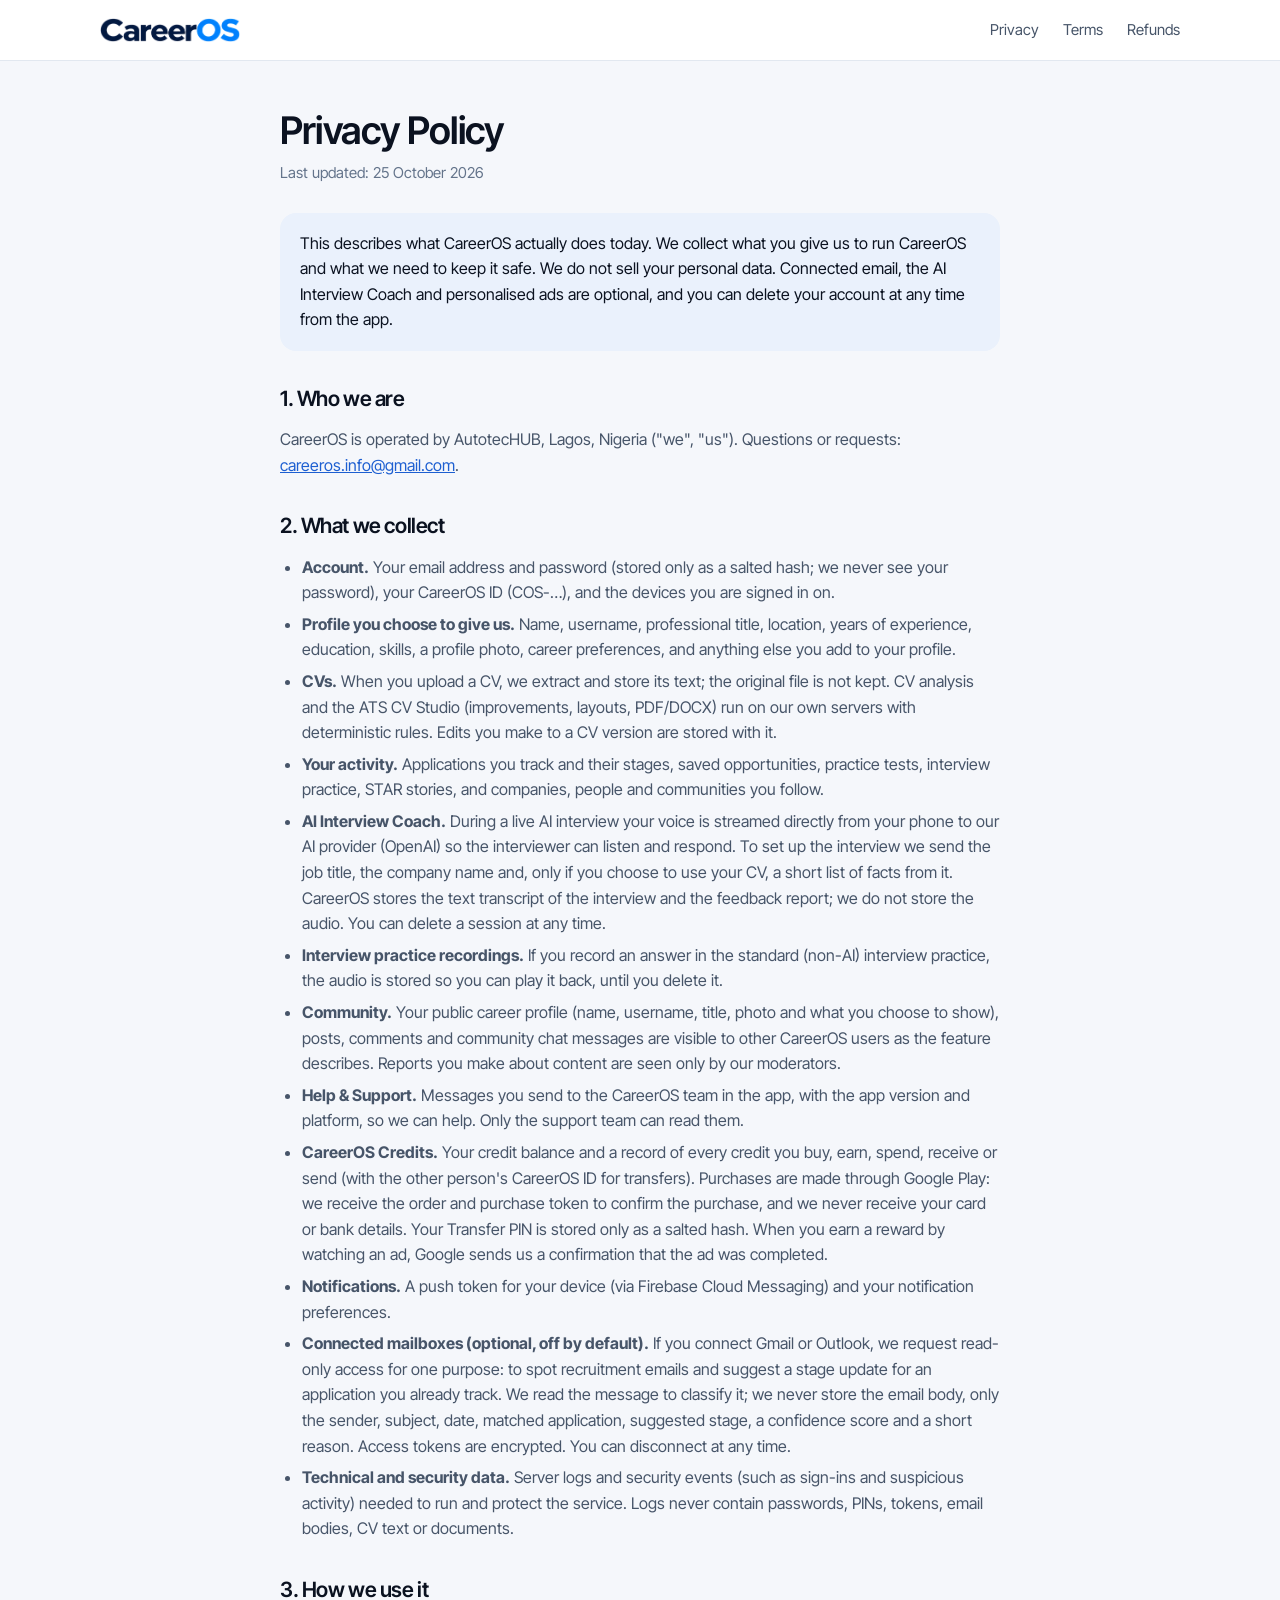
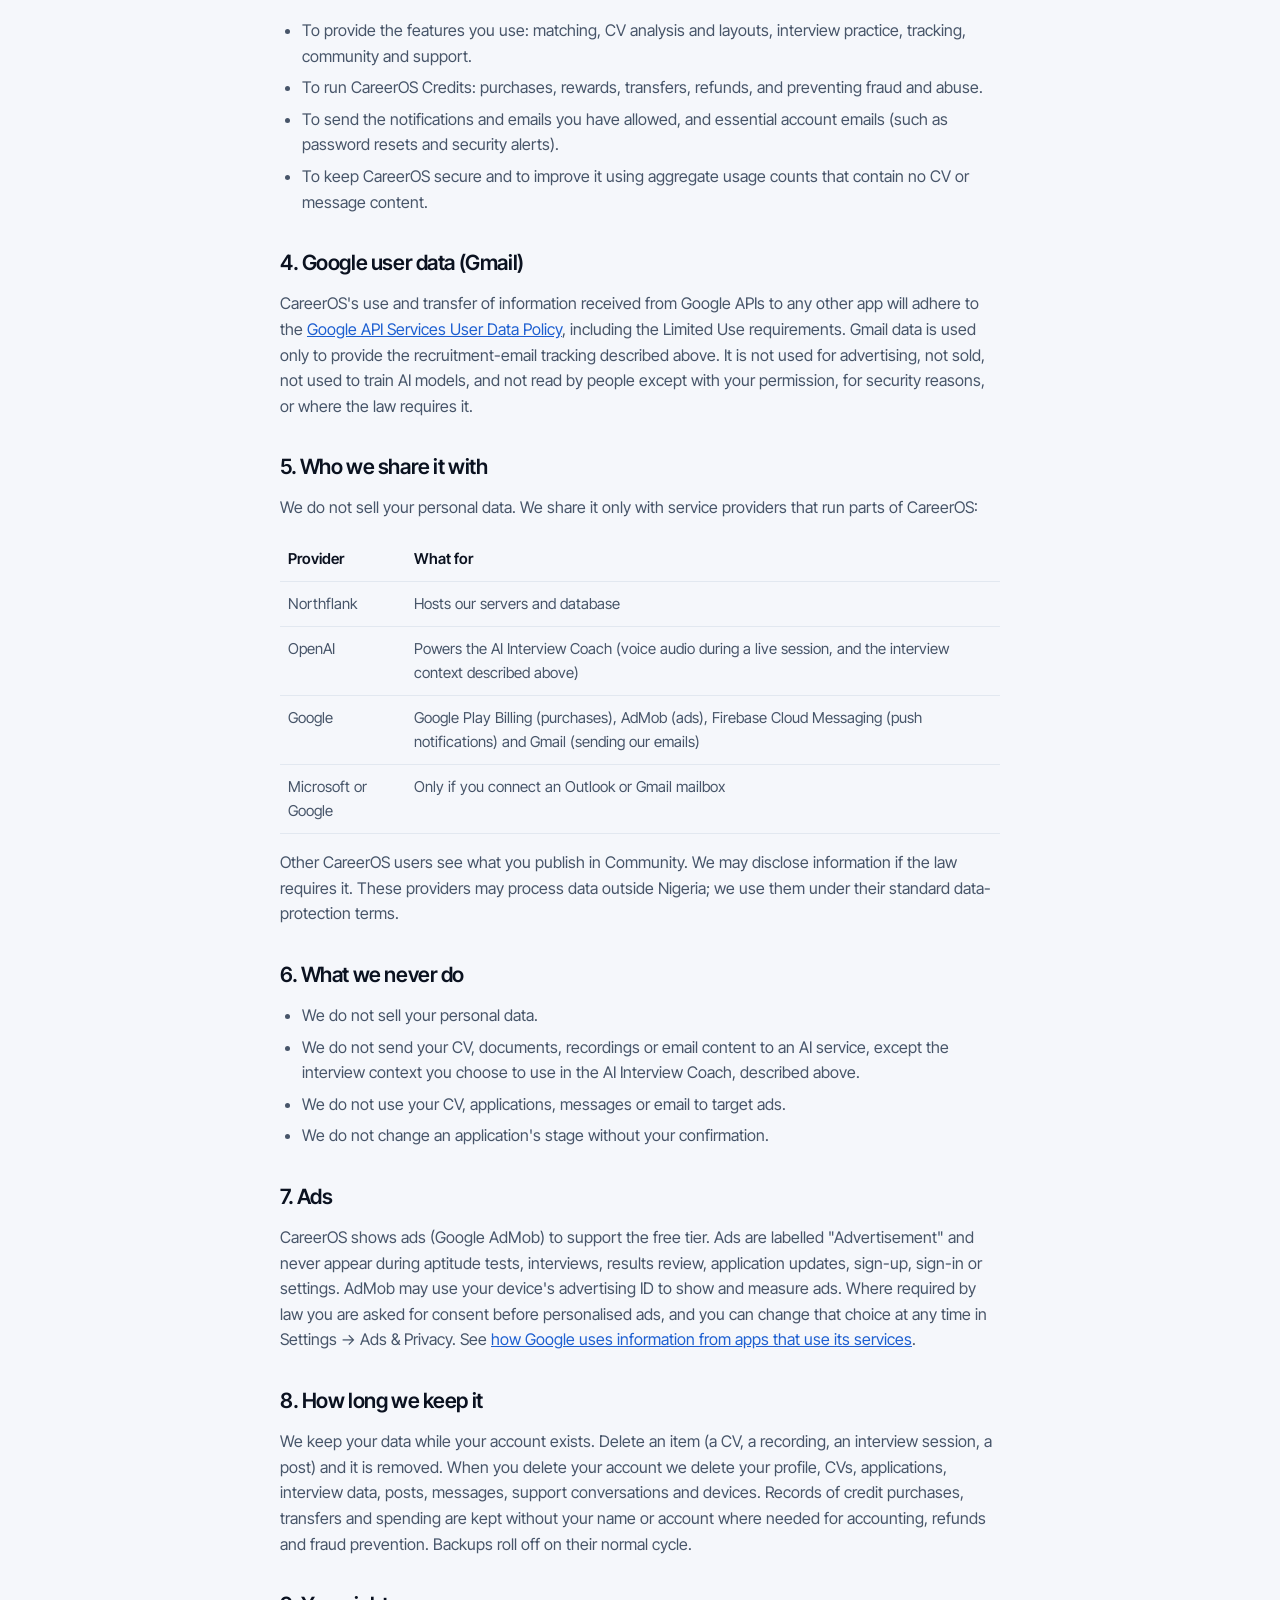
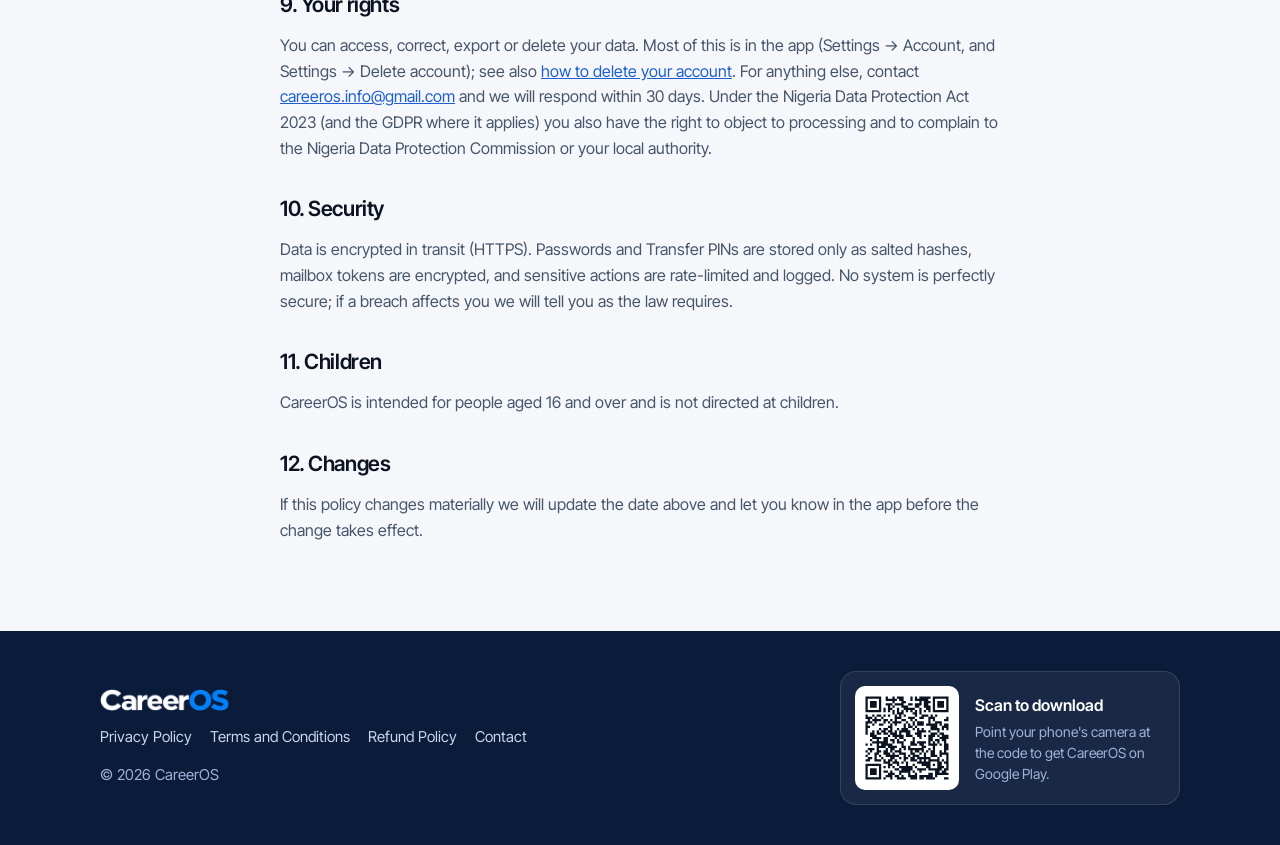
==== privacy.html @ 43f1c638 "Community, aptitude and interview prep; responsive layout; lighter images" ====
<!doctype html>
<html lang="en">
<head>
  <meta charset="utf-8">
  <meta name="viewport" content="width=device-width, initial-scale=1">
  <title>Privacy Policy | CareerOS</title>
  <meta name="description" content="How CareerOS collects, uses and protects your personal data.">
  <link rel="icon" href="assets/careeros-symbol.png">
  <link rel="preconnect" href="https://fonts.googleapis.com">
  <link rel="preconnect" href="https://fonts.gstatic.com" crossorigin>
  <link href="https://fonts.googleapis.com/css2?family=Inter+Tight:wght@400;500;600;700&display=swap" rel="stylesheet">
  <link rel="stylesheet" href="styles.css">
</head>
<body>
  <header class="site-header">
    <div class="wrap">
      <a class="brand" href="./"><img src="assets/careeros-wordmark.png" alt="CareerOS"></a>
      <nav class="nav">
        <a href="privacy.html">Privacy</a>
        <a href="terms.html">Terms</a>
        <a href="refund.html">Refunds</a>
      </nav>
    </div>
  </header>

  <main class="legal">
    <div class="wrap">
      <h1>Privacy Policy</h1>
      <p class="updated">Last updated: 25 October 2026</p>

      <div class="summary">
        <p>This describes what CareerOS actually does today. We collect what you give us to run CareerOS and what we need to keep it safe. We do not sell your personal data. Connected email, the AI Interview Coach and personalised ads are optional, and you can delete your account at any time from the app.</p>
      </div>

      <h2>1. Who we are</h2>
      <p>CareerOS is operated by AutotecHUB, Lagos, Nigeria ("we", "us"). Questions or requests: <a href="mailto:careeros.info@gmail.com">careeros.info@gmail.com</a>.</p>

      <h2>2. What we collect</h2>
      <ul>
        <li><strong>Account.</strong> Your email address and password (stored only as a salted hash; we never see your password), your CareerOS ID (COS-…), and the devices you are signed in on.</li>
        <li><strong>Profile you choose to give us.</strong> Name, username, professional title, location, years of experience, education, skills, a profile photo, career preferences, and anything else you add to your profile.</li>
        <li><strong>CVs.</strong> When you upload a CV, we extract and store its text; the original file is not kept. CV analysis and the ATS CV Studio (improvements, layouts, PDF/DOCX) run on our own servers with deterministic rules. Edits you make to a CV version are stored with it.</li>
        <li><strong>Your activity.</strong> Applications you track and their stages, saved opportunities, practice tests, interview practice, STAR stories, and companies, people and communities you follow.</li>
        <li><strong>AI Interview Coach.</strong> During a live AI interview your voice is streamed directly from your phone to our AI provider (OpenAI) so the interviewer can listen and respond. To set up the interview we send the job title, the company name and, only if you choose to use your CV, a short list of facts from it. CareerOS stores the text transcript of the interview and the feedback report; we do not store the audio. You can delete a session at any time.</li>
        <li><strong>Interview practice recordings.</strong> If you record an answer in the standard (non-AI) interview practice, the audio is stored so you can play it back, until you delete it.</li>
        <li><strong>Community.</strong> Your public career profile (name, username, title, photo and what you choose to show), posts, comments and community chat messages are visible to other CareerOS users as the feature describes. Reports you make about content are seen only by our moderators.</li>
        <li><strong>Help &amp; Support.</strong> Messages you send to the CareerOS team in the app, with the app version and platform, so we can help. Only the support team can read them.</li>
        <li><strong>CareerOS Credits.</strong> Your credit balance and a record of every credit you buy, earn, spend, receive or send (with the other person's CareerOS ID for transfers). Purchases are made through Google Play: we receive the order and purchase token to confirm the purchase, and we never receive your card or bank details. Your Transfer PIN is stored only as a salted hash. When you earn a reward by watching an ad, Google sends us a confirmation that the ad was completed.</li>
        <li><strong>Notifications.</strong> A push token for your device (via Firebase Cloud Messaging) and your notification preferences.</li>
        <li><strong>Connected mailboxes (optional, off by default).</strong> If you connect Gmail or Outlook, we request read-only access for one purpose: to spot recruitment emails and suggest a stage update for an application you already track. We read the message to classify it; we never store the email body, only the sender, subject, date, matched application, suggested stage, a confidence score and a short reason. Access tokens are encrypted. You can disconnect at any time.</li>
        <li><strong>Technical and security data.</strong> Server logs and security events (such as sign-ins and suspicious activity) needed to run and protect the service. Logs never contain passwords, PINs, tokens, email bodies, CV text or documents.</li>
      </ul>

      <h2>3. How we use it</h2>
      <ul>
        <li>To provide the features you use: matching, CV analysis and layouts, interview practice, tracking, community and support.</li>
        <li>To run CareerOS Credits: purchases, rewards, transfers, refunds, and preventing fraud and abuse.</li>
        <li>To send the notifications and emails you have allowed, and essential account emails (such as password resets and security alerts).</li>
        <li>To keep CareerOS secure and to improve it using aggregate usage counts that contain no CV or message content.</li>
      </ul>

      <h2>4. Google user data (Gmail)</h2>
      <p>CareerOS's use and transfer of information received from Google APIs to any other app will adhere to the <a href="https://developers.google.com/terms/api-services-user-data-policy">Google API Services User Data Policy</a>, including the Limited Use requirements. Gmail data is used only to provide the recruitment-email tracking described above. It is not used for advertising, not sold, not used to train AI models, and not read by people except with your permission, for security reasons, or where the law requires it.</p>

      <h2>5. Who we share it with</h2>
      <p>We do not sell your personal data. We share it only with service providers that run parts of CareerOS:</p>
      <table>
        <tr><th>Provider</th><th>What for</th></tr>
        <tr><td>Northflank</td><td>Hosts our servers and database</td></tr>
        <tr><td>OpenAI</td><td>Powers the AI Interview Coach (voice audio during a live session, and the interview context described above)</td></tr>
        <tr><td>Google</td><td>Google Play Billing (purchases), AdMob (ads), Firebase Cloud Messaging (push notifications) and Gmail (sending our emails)</td></tr>
        <tr><td>Microsoft or Google</td><td>Only if you connect an Outlook or Gmail mailbox</td></tr>
      </table>
      <p>Other CareerOS users see what you publish in Community. We may disclose information if the law requires it. These providers may process data outside Nigeria; we use them under their standard data-protection terms.</p>

      <h2>6. What we never do</h2>
      <ul>
        <li>We do not sell your personal data.</li>
        <li>We do not send your CV, documents, recordings or email content to an AI service, except the interview context you choose to use in the AI Interview Coach, described above.</li>
        <li>We do not use your CV, applications, messages or email to target ads.</li>
        <li>We do not change an application's stage without your confirmation.</li>
      </ul>

      <h2>7. Ads</h2>
      <p>CareerOS shows ads (Google AdMob) to support the free tier. Ads are labelled "Advertisement" and never appear during aptitude tests, interviews, results review, application updates, sign-up, sign-in or settings. AdMob may use your device's advertising ID to show and measure ads. Where required by law you are asked for consent before personalised ads, and you can change that choice at any time in Settings → Ads &amp; Privacy. See <a href="https://policies.google.com/technologies/partner-sites">how Google uses information from apps that use its services</a>.</p>

      <h2>8. How long we keep it</h2>
      <p>We keep your data while your account exists. Delete an item (a CV, a recording, an interview session, a post) and it is removed. When you delete your account we delete your profile, CVs, applications, interview data, posts, messages, support conversations and devices. Records of credit purchases, transfers and spending are kept without your name or account where needed for accounting, refunds and fraud prevention. Backups roll off on their normal cycle.</p>

      <h2>9. Your rights</h2>
      <p>You can access, correct, export or delete your data. Most of this is in the app (Settings → Account, and Settings → Delete account); see also <a href="https://p01--careeros-admin--szyhwlzghlw2.code.run/delete-account">how to delete your account</a>. For anything else, contact <a href="mailto:careeros.info@gmail.com">careeros.info@gmail.com</a> and we will respond within 30 days. Under the Nigeria Data Protection Act 2023 (and the GDPR where it applies) you also have the right to object to processing and to complain to the Nigeria Data Protection Commission or your local authority.</p>

      <h2>10. Security</h2>
      <p>Data is encrypted in transit (HTTPS). Passwords and Transfer PINs are stored only as salted hashes, mailbox tokens are encrypted, and sensitive actions are rate-limited and logged. No system is perfectly secure; if a breach affects you we will tell you as the law requires.</p>

      <h2>11. Children</h2>
      <p>CareerOS is intended for people aged 16 and over and is not directed at children.</p>

      <h2>12. Changes</h2>
      <p>If this policy changes materially we will update the date above and let you know in the app before the change takes effect.</p>
    </div>
  </main>

  <footer class="site-footer">
    <div class="wrap">
      <div class="footer-main">
        <img class="footer-logo" src="assets/careeros-wordmark-on-dark.png" alt="CareerOS">
        <nav>
          <a href="privacy.html">Privacy Policy</a>
          <a href="terms.html">Terms and Conditions</a>
          <a href="refund.html">Refund Policy</a>
          <a href="mailto:careeros.info@gmail.com">Contact</a>
        </nav>
        <span>&copy; 2026 CareerOS</span>
      </div>
      <a class="qr-panel" href="https://play.google.com/store/apps/details?id=com.careeros.careeros">
        <img src="assets/qr-google-play.svg" alt="QR code linking to CareerOS on Google Play" width="112" height="112">
        <span><strong>Scan to download</strong>Point your phone's camera at the code to get CareerOS on Google Play.</span>
      </a>
    </div>
  </footer>
</body>
</html>
---- styles.css ----
:root {
  --ink: #0B1220;
  --body: #475569;
  --muted: #64748B;
  --line: #E2E8F0;
  --surface: #FFFFFF;
  --bg: #F5F7FB;
  --blue: #1D5FD1;
  --navy: #0B1B3A;
  --tint: #EAF1FC;
  --radius: 16px;
  --phone-overhang: 64px;
}

* { box-sizing: border-box; }

html { -webkit-text-size-adjust: 100%; scroll-behavior: smooth; }

body {
  margin: 0;
  font-family: "Inter Tight", "Inter", system-ui, -apple-system, "Segoe UI", sans-serif;
  background: var(--bg);
  color: var(--body);
  font-size: 16px;
  line-height: 1.6;
}

img { max-width: 100%; height: auto; display: block; }

a { color: var(--blue); }

h1, h2, h3 { color: var(--ink); font-weight: 600; letter-spacing: -0.02em; line-height: 1.15; margin: 0; }

.wrap { max-width: 1120px; margin: 0 auto; padding: 0 20px; }

/* Header */
.site-header { background: rgba(255, 255, 255, 0.92); backdrop-filter: blur(8px); border-bottom: 1px solid var(--line); position: sticky; top: 0; z-index: 10; }
.site-header .wrap { display: flex; align-items: center; justify-content: space-between; height: 60px; gap: 16px; }
.brand img { height: 24px; width: auto; }
.nav { display: flex; gap: 24px; font-size: 15px; }
.nav a { color: var(--body); text-decoration: none; }
.nav a:hover { color: var(--ink); }

/* Official Google Play badge. The image carries its own transparent margin, so it is pulled left
   to line up with the text above it. */
.play-badge { display: inline-block; margin-left: -10px; line-height: 0; }
.play-badge img { height: 68px; width: auto; }

/* Hero */
.hero { background: linear-gradient(135deg, var(--navy) 0%, #12306B 55%, var(--blue) 100%); color: #fff; position: relative; z-index: 1; padding: 0; }
.hero .wrap { display: grid; grid-template-columns: 1.15fr 0.85fr; align-items: center; gap: 40px; padding-top: 72px; }
.hero h1 { color: #fff; font-size: clamp(34px, 4.6vw, 52px); max-width: 15ch; }
.hero p { color: #C9D6EE; font-size: 18px; margin: 16px 0 24px; max-width: 34ch; }
.hero-shot { align-self: end; justify-self: center; width: min(300px, 100%); margin-bottom: calc(-1 * var(--phone-overhang)); }
.hero + section { padding-top: calc(72px + var(--phone-overhang)); }

/* Phone frames */
.phone { overflow: hidden; background: #fff; aspect-ratio: 390 / 844; border-radius: 34px; border: 8px solid #0F1B33; }
.phone img { width: 100%; height: 100%; object-fit: cover; object-position: top; }
.hero-shot .phone { border-radius: 38px; border-width: 9px; box-shadow: 0 36px 72px rgba(4, 12, 32, 0.35), 0 0 0 1px rgba(255, 255, 255, 0.06); }
.phone.full { box-shadow: 0 16px 36px rgba(11, 18, 32, 0.12); }

/* Sections */
section { padding: 72px 0; }
.eyebrow { color: var(--blue); font-size: 13px; font-weight: 600; letter-spacing: 0.08em; text-transform: uppercase; margin: 0 0 8px; }
.section-title { font-size: clamp(26px, 3.2vw, 36px); max-width: 24ch; }
.section-lead { font-size: 17px; margin: 10px 0 0; }

.features { display: grid; grid-template-columns: repeat(3, 1fr); gap: 16px; margin-top: 32px; }
.feature { background: var(--surface); border: 1px solid var(--line); border-radius: var(--radius); padding: 22px; }
.feature h3 { font-size: 17px; margin-bottom: 6px; }
.feature p { margin: 0; font-size: 15px; }
.feature .icon { width: 40px; height: 40px; border-radius: 12px; background: var(--tint); display: grid; place-items: center; margin-bottom: 14px; }
.feature .icon svg { width: 22px; height: 22px; fill: none; stroke: var(--blue); stroke-width: 1.8; stroke-linecap: round; stroke-linejoin: round; }

/* App screens: a row on wide screens, a swipeable strip on phones. */
.showcase { background: var(--surface); border-top: 1px solid var(--line); border-bottom: 1px solid var(--line); }
.screens { display: grid; grid-template-columns: repeat(5, 1fr); gap: 20px; max-width: 1120px; margin: 36px auto 0; padding: 0 20px 8px; }
.screens figure { margin: 0; }
.screens figcaption { margin-top: 12px; text-align: center; font-size: 14px; font-weight: 500; color: var(--ink); }

.cta { text-align: center; }
.cta .section-title { margin: 0 auto; }
.cta .section-lead { margin: 10px auto 18px; }
.cta .play-badge { margin-left: 0; }

/* Footer */
.site-footer { background: var(--navy); color: #9FB3D9; padding: 40px 0; font-size: 15px; }
.site-footer .wrap { display: flex; flex-wrap: wrap; justify-content: space-between; gap: 28px; align-items: center; }
.footer-main { display: flex; flex-direction: column; gap: 14px; }
.footer-logo { height: 22px; width: auto; align-self: flex-start; }
.site-footer nav { display: flex; flex-wrap: wrap; gap: 8px 18px; }
.site-footer a { color: #C9D6EE; text-decoration: none; }
.site-footer a:hover { color: #fff; }

.qr-panel { display: flex; align-items: center; gap: 16px; background: rgba(255, 255, 255, 0.06); border: 1px solid rgba(255, 255, 255, 0.12); border-radius: var(--radius); padding: 14px 18px 14px 14px; max-width: 340px; }
.qr-panel img { width: 104px; height: 104px; background: #fff; border-radius: 10px; padding: 6px; flex: none; }
.qr-panel span { font-size: 14px; line-height: 1.5; color: #9FB3D9; }
.qr-panel strong { display: block; color: #fff; font-size: 16px; font-weight: 600; margin-bottom: 4px; }
.site-footer a.qr-panel:hover { border-color: rgba(255, 255, 255, 0.28); }

/* Legal pages */
.legal { padding: 48px 0 72px; }
.legal .wrap { max-width: 760px; }
.legal h1 { font-size: clamp(28px, 4vw, 38px); }
.legal .updated { color: var(--muted); font-size: 15px; margin: 8px 0 28px; }
.legal h2 { font-size: 21px; margin: 36px 0 10px; }
.legal h3 { font-size: 17px; margin: 22px 0 6px; }
.legal p, .legal li { color: var(--body); }
.legal ul { padding-left: 22px; }
.legal li { margin: 6px 0; }
.legal .summary { background: var(--tint); border-radius: var(--radius); padding: 18px 20px; }
.legal .summary p { color: var(--ink); margin: 0; }
.legal table { width: 100%; border-collapse: collapse; margin: 12px 0; font-size: 15px; }
.legal th, .legal td { text-align: left; vertical-align: top; border-bottom: 1px solid var(--line); padding: 10px 8px; }
.legal th { color: var(--ink); font-weight: 600; }

@media (max-width: 960px) {
  .features { grid-template-columns: repeat(2, 1fr); }
  .screens { display: flex; overflow-x: auto; scroll-snap-type: x mandatory; scroll-padding: 0 20px; gap: 16px; -webkit-overflow-scrolling: touch; scrollbar-width: none; }
  .screens::-webkit-scrollbar { display: none; }
  .screens figure { flex: 0 0 200px; scroll-snap-align: start; }
}

@media (max-width: 700px) {
  :root { --phone-overhang: 48px; }
  body { font-size: 15px; }
  .nav { display: none; }
  section { padding: 52px 0; }
  .hero .wrap { grid-template-columns: 1fr; padding-top: 40px; gap: 28px; text-align: center; }
  .hero h1 { font-size: 32px; margin: 0 auto; }
  .hero p { font-size: 16px; margin: 12px auto 20px; }
  .hero .play-badge { margin-left: 0; }
  .play-badge img { height: 58px; }
  .hero-shot { width: 210px; }
  .hero-shot .phone { border-radius: 30px; border-width: 7px; }
  .hero + section { padding-top: calc(48px + var(--phone-overhang)); }
  .features { grid-template-columns: 1fr; gap: 12px; margin-top: 24px; }
  .feature { display: grid; grid-template-columns: 40px 1fr; column-gap: 14px; padding: 16px; }
  .feature .icon { grid-row: span 2; margin: 0; }
  .feature h3 { margin: 0 0 2px; font-size: 16px; }
  .feature p { font-size: 14px; }
  .screens { margin-top: 28px; }
  .screens figure { flex-basis: 168px; }
  .phone { border-radius: 26px; border-width: 6px; }
  .site-footer .wrap { flex-direction: column; align-items: stretch; }
  .qr-panel { max-width: none; }
}
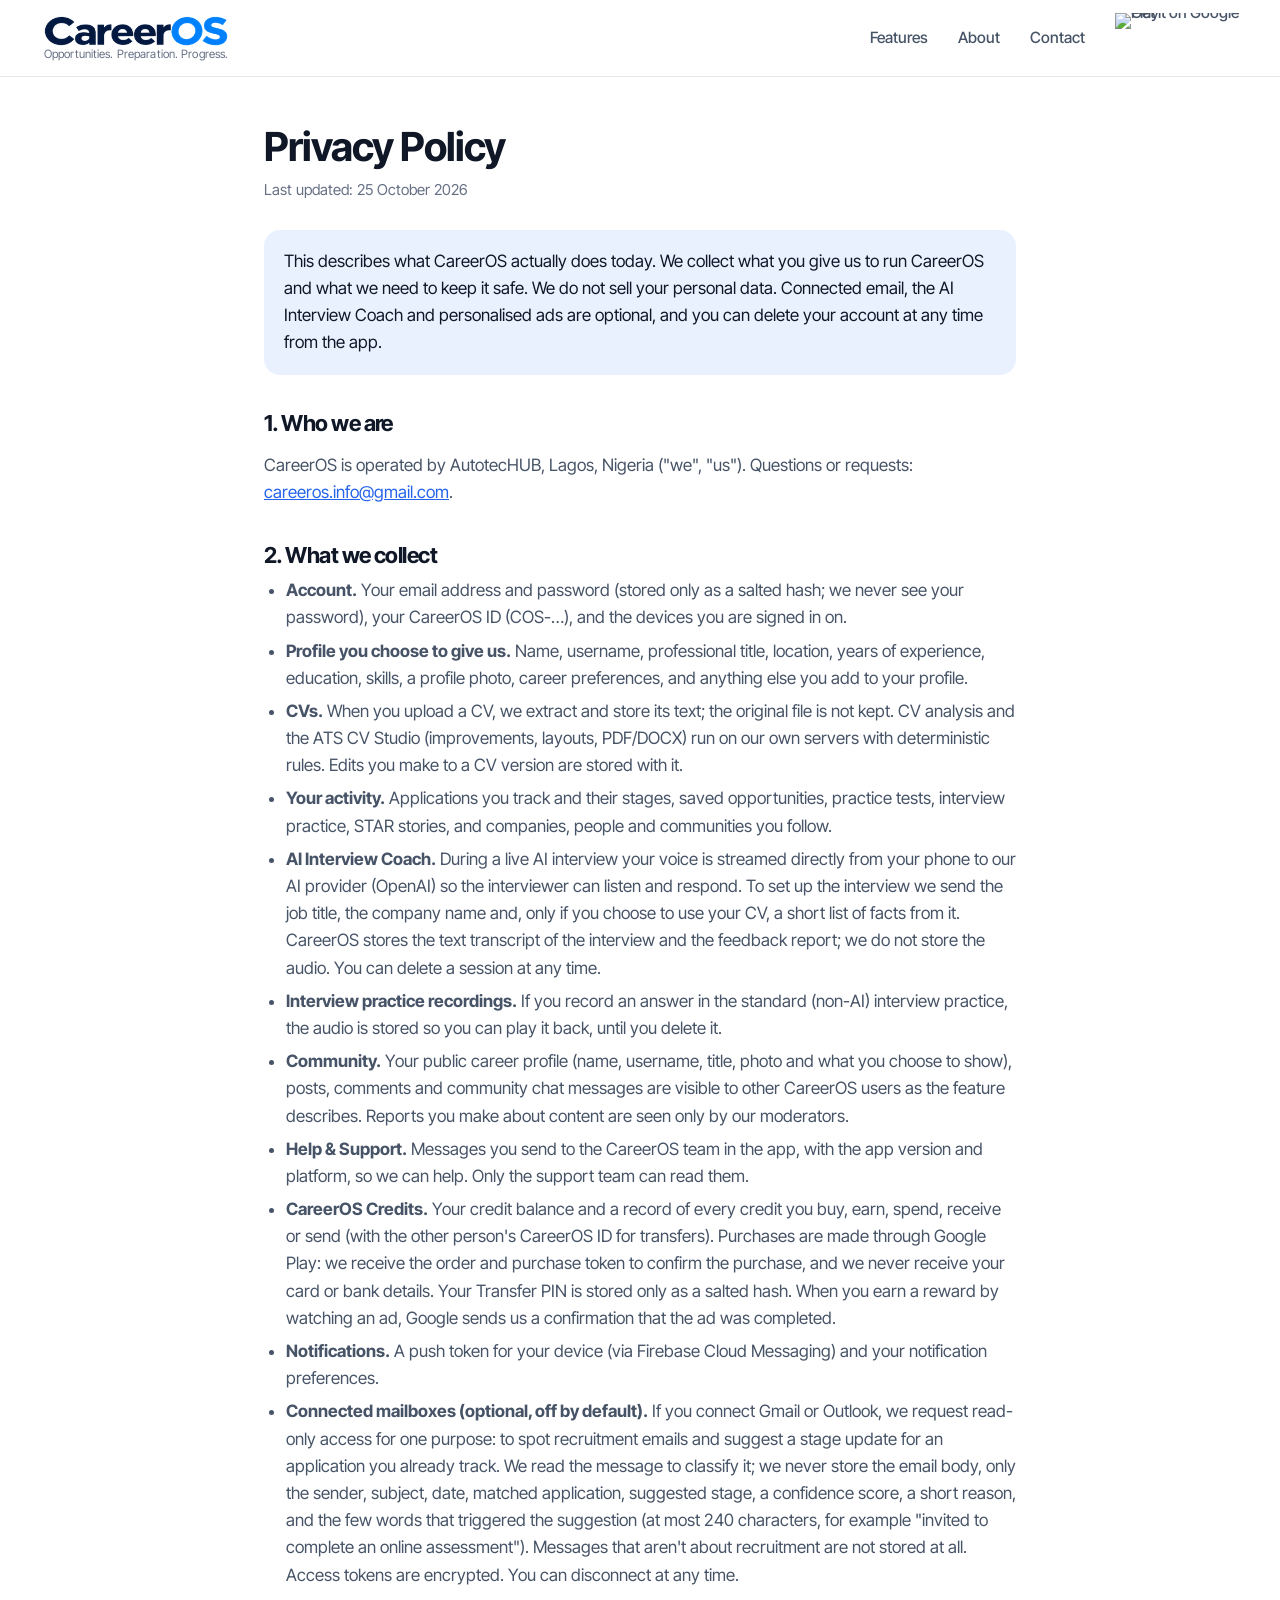
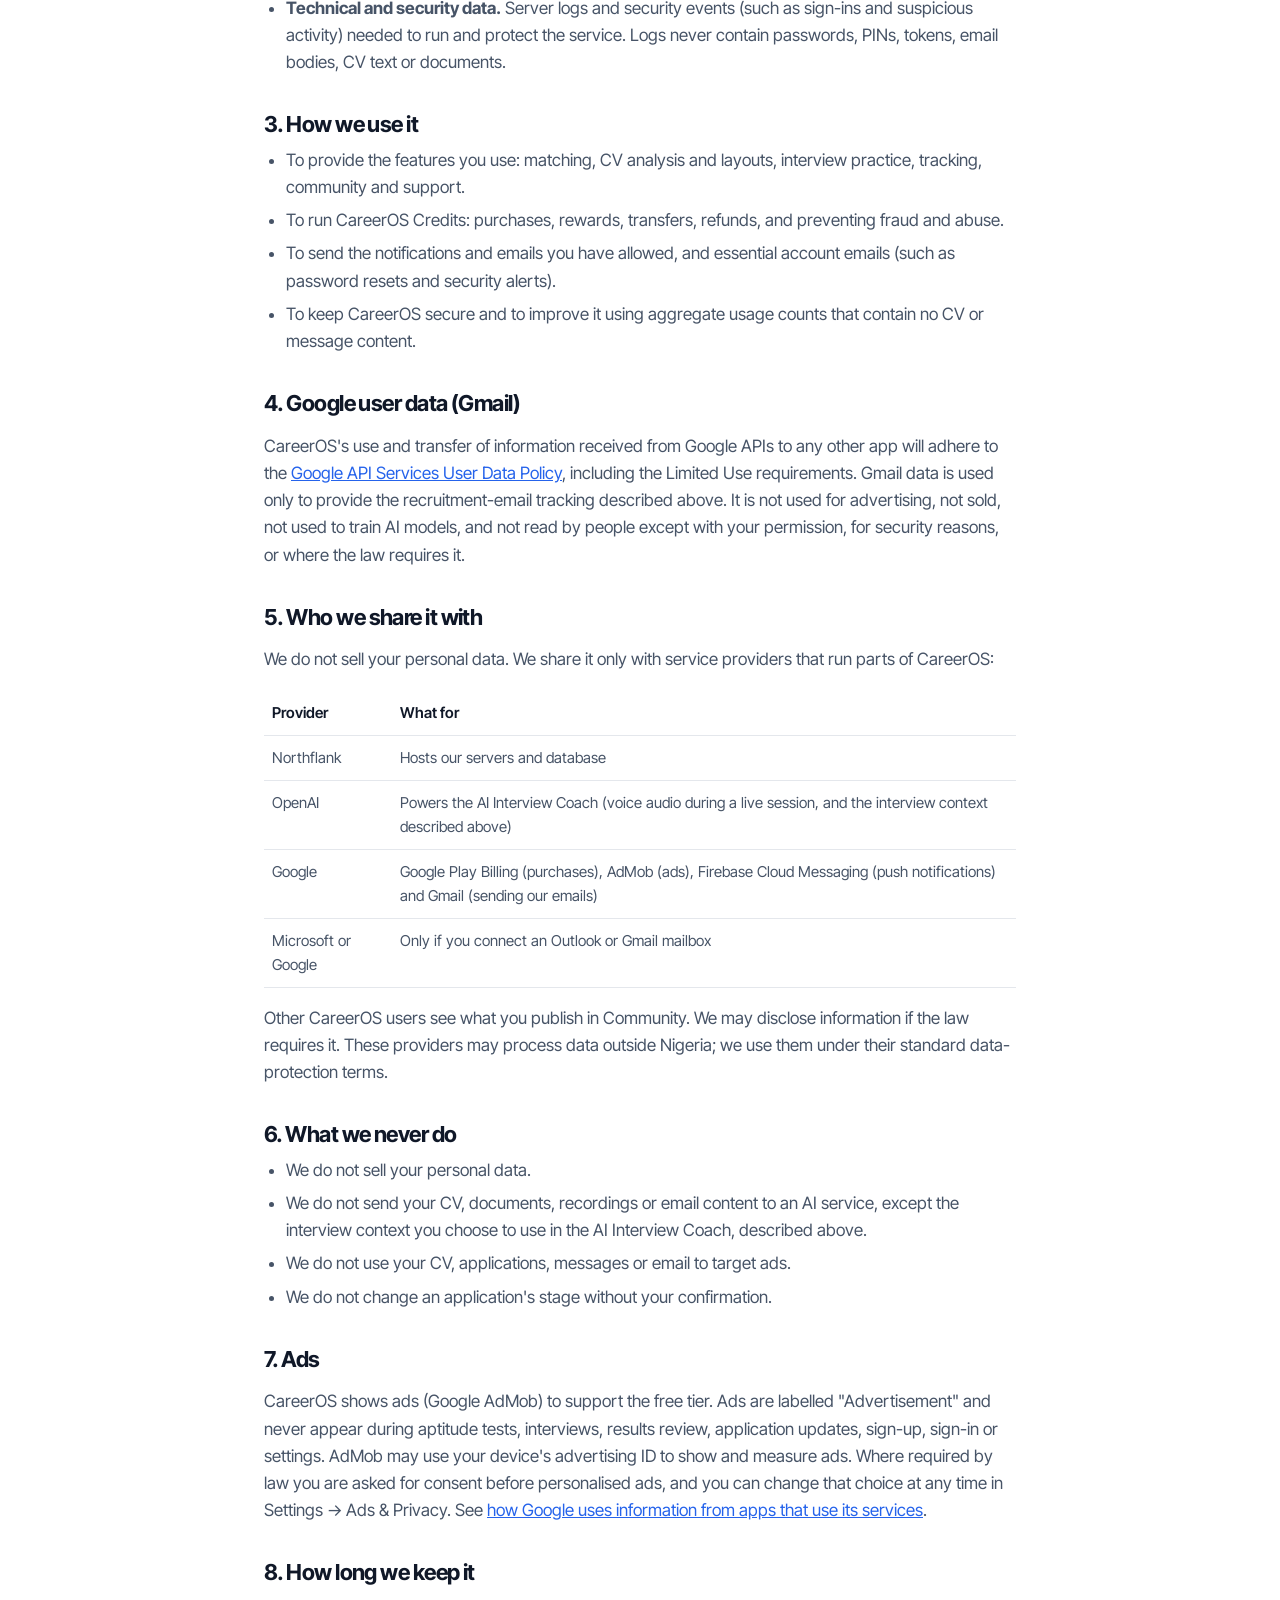
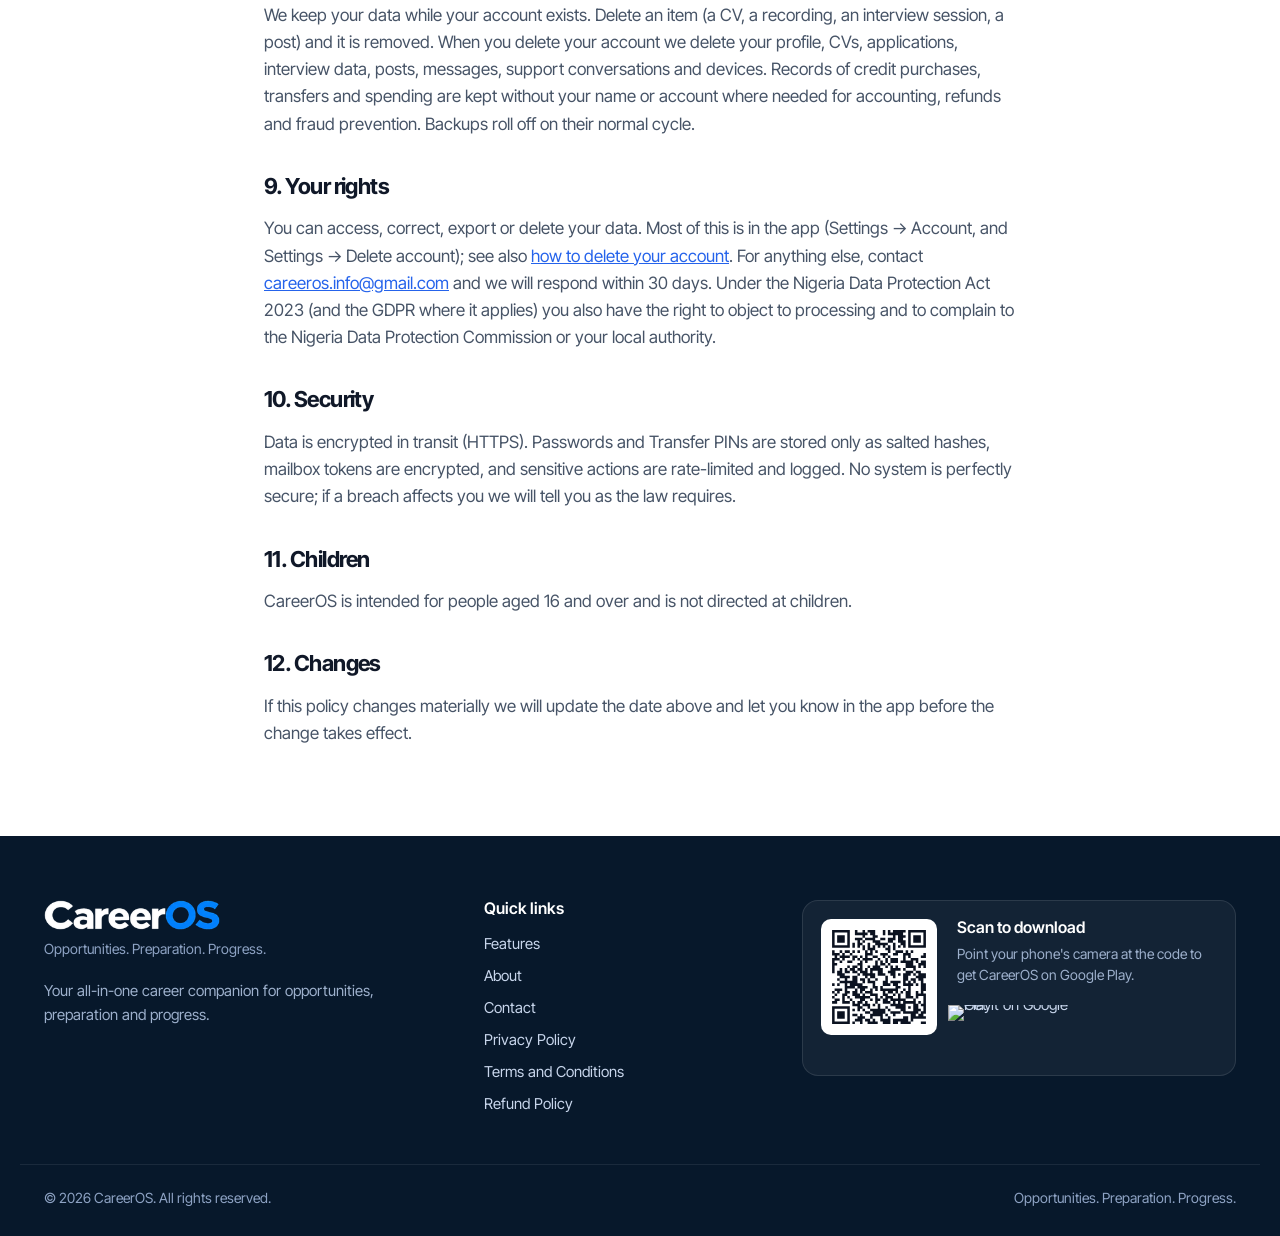
==== commit ea74bb1b: "Redesign the landing page to the approved reference Blue-field hero with the real Home screen, six-f" ====
--- a/privacy.html
+++ b/privacy.html
@@ -8,22 +8,31 @@
   <link rel="icon" href="assets/careeros-symbol.png">
   <link rel="preconnect" href="https://fonts.googleapis.com">
   <link rel="preconnect" href="https://fonts.gstatic.com" crossorigin>
-  <link href="https://fonts.googleapis.com/css2?family=Inter+Tight:wght@400;500;600;700&display=swap" rel="stylesheet">
+  <link href="https://fonts.googleapis.com/css2?family=Inter+Tight:wght@400;500;600;700;800&display=swap" rel="stylesheet">
   <link rel="stylesheet" href="styles.css">
 </head>
 <body>
-  <header class="site-header">
+  <a class="skip-link" href="#main">Skip to content</a>
+
+  <header class="site-header" data-nav>
     <div class="wrap">
-      <a class="brand" href="./"><img src="assets/careeros-wordmark.png" alt="CareerOS"></a>
-      <nav class="nav">
-        <a href="privacy.html">Privacy</a>
-        <a href="terms.html">Terms</a>
-        <a href="refund.html">Refunds</a>
+      <a class="brand" href="./" aria-label="CareerOS home">
+        <img src="assets/careeros-wordmark.png" alt="CareerOS" width="328" height="56">
+        <span class="brand-tagline">Opportunities. Preparation. Progress.</span>
+      </a>
+      <button class="nav-toggle" type="button" aria-expanded="false" aria-controls="site-nav" aria-label="Open menu">
+        <span></span><span></span><span></span>
+      </button>
+      <nav class="nav" id="site-nav" aria-label="Main">
+        <a href="./#features">Features</a>
+        <a href="./#about">About</a>
+        <a href="mailto:careeros.info@gmail.com">Contact</a>
+        <a class="nav-badge" href="https://play.google.com/store/apps/details?id=com.careeros.careeros"><img src="https://play.google.com/intl/en_us/badges/static/images/badges/en_badge_web_generic.png" alt="Get it on Google Play" width="646" height="250"></a>
       </nav>
     </div>
   </header>
 
-  <main class="legal">
+  <main class="legal" id="main">
     <div class="wrap">
       <h1>Privacy Policy</h1>
       <p class="updated">Last updated: 25 October 2026</p>
@@ -47,7 +56,7 @@
         <li><strong>Help &amp; Support.</strong> Messages you send to the CareerOS team in the app, with the app version and platform, so we can help. Only the support team can read them.</li>
         <li><strong>CareerOS Credits.</strong> Your credit balance and a record of every credit you buy, earn, spend, receive or send (with the other person's CareerOS ID for transfers). Purchases are made through Google Play: we receive the order and purchase token to confirm the purchase, and we never receive your card or bank details. Your Transfer PIN is stored only as a salted hash. When you earn a reward by watching an ad, Google sends us a confirmation that the ad was completed.</li>
         <li><strong>Notifications.</strong> A push token for your device (via Firebase Cloud Messaging) and your notification preferences.</li>
-        <li><strong>Connected mailboxes (optional, off by default).</strong> If you connect Gmail or Outlook, we request read-only access for one purpose: to spot recruitment emails and suggest a stage update for an application you already track. We read the message to classify it; we never store the email body, only the sender, subject, date, matched application, suggested stage, a confidence score and a short reason. Access tokens are encrypted. You can disconnect at any time.</li>
+        <li><strong>Connected mailboxes (optional, off by default).</strong> If you connect Gmail or Outlook, we request read-only access for one purpose: to spot recruitment emails and suggest a stage update for an application you already track. We read the message to classify it; we never store the email body, only the sender, subject, date, matched application, suggested stage, a confidence score, a short reason, and the few words that triggered the suggestion (at most 240 characters, for example "invited to complete an online assessment"). Messages that aren't about recruitment are not stored at all. Access tokens are encrypted. You can disconnect at any time.</li>
         <li><strong>Technical and security data.</strong> Server logs and security events (such as sign-ins and suspicious activity) needed to run and protect the service. Logs never contain passwords, PINs, tokens, email bodies, CV text or documents.</li>
       </ul>
 
@@ -102,22 +111,36 @@
   </main>
 
   <footer class="site-footer">
-    <div class="wrap">
-      <div class="footer-main">
-        <img class="footer-logo" src="assets/careeros-wordmark-on-dark.png" alt="CareerOS">
-        <nav>
-          <a href="privacy.html">Privacy Policy</a>
-          <a href="terms.html">Terms and Conditions</a>
-          <a href="refund.html">Refund Policy</a>
-          <a href="mailto:careeros.info@gmail.com">Contact</a>
-        </nav>
-        <span>&copy; 2026 CareerOS</span>
+    <div class="wrap footer-grid">
+      <div class="footer-brand">
+        <img class="footer-logo" src="assets/careeros-wordmark-on-dark.png" alt="CareerOS" width="281" height="48">
+        <p class="footer-tagline">Opportunities. Preparation. Progress.</p>
+        <p>Your all-in-one career companion for opportunities, preparation and progress.</p>
       </div>
-      <a class="qr-panel" href="https://play.google.com/store/apps/details?id=com.careeros.careeros">
-        <img src="assets/qr-google-play.svg" alt="QR code linking to CareerOS on Google Play" width="112" height="112">
-        <span><strong>Scan to download</strong>Point your phone's camera at the code to get CareerOS on Google Play.</span>
-      </a>
+      <nav class="footer-links" aria-label="Quick links">
+        <h2>Quick links</h2>
+        <a href="./#features">Features</a>
+        <a href="./#about">About</a>
+        <a href="mailto:careeros.info@gmail.com">Contact</a>
+        <a href="privacy.html">Privacy Policy</a>
+        <a href="terms.html">Terms and Conditions</a>
+        <a href="refund.html">Refund Policy</a>
+      </nav>
+      <div class="qr-card">
+        <a class="qr-code" href="https://play.google.com/store/apps/details?id=com.careeros.careeros"><img src="assets/qr-google-play.svg" alt="QR code linking to CareerOS on Google Play" width="112" height="112" loading="lazy"></a>
+        <div>
+          <h2>Scan to download</h2>
+          <p>Point your phone's camera at the code to get CareerOS on Google Play.</p>
+          <a class="play-badge" href="https://play.google.com/store/apps/details?id=com.careeros.careeros"><img src="https://play.google.com/intl/en_us/badges/static/images/badges/en_badge_web_generic.png" alt="Get it on Google Play" width="646" height="250" loading="lazy"></a>
+        </div>
+      </div>
+    </div>
+    <div class="wrap footer-bottom">
+      <span>&copy; <span data-year>2026</span> CareerOS. All rights reserved.</span>
+      <span>Opportunities. Preparation. Progress.</span>
     </div>
   </footer>
+
+  <script src="site.js" defer></script>
 </body>
 </html>
--- a/styles.css
+++ b/styles.css
@@ -1,15 +1,29 @@
 :root {
-  --ink: #0B1220;
-  --body: #475569;
-  --muted: #64748B;
-  --line: #E2E8F0;
+  --navy: #0B1F33;
+  --navy-deep: #07182B;
+  --blue: #2563EB;
+  --blue-tech: #0B74E5;
+  --bg: #F7F9FC;
   --surface: #FFFFFF;
-  --bg: #F5F7FB;
-  --blue: #1D5FD1;
-  --navy: #0B1B3A;
-  --tint: #EAF1FC;
+  --ink: #101828;
+  --body: #475467;
+  --muted: #667085;
+  --line: #E4E7EC;
+  --tint: #EAF1FE;
+
+  --c-blue: #2563EB;
+  --c-green: #16A34A;
+  --c-violet: #7C5CF0;
+  --c-orange: #F08A24;
+  --c-coral: #EF5B4C;
+  --c-cyan: #0EA5C6;
+
   --radius: 16px;
-  --phone-overhang: 64px;
+  --radius-sm: 12px;
+  --shadow-sm: 0 1px 2px rgba(16, 24, 40, 0.04), 0 2px 8px rgba(16, 24, 40, 0.04);
+  --shadow-md: 0 4px 10px rgba(16, 24, 40, 0.06), 0 14px 32px rgba(16, 24, 40, 0.08);
+  --wrap: 1240px;
+  --gutter: 24px;
 }
 
 * { box-sizing: border-box; }
@@ -21,93 +35,172 @@
   font-family: "Inter Tight", "Inter", system-ui, -apple-system, "Segoe UI", sans-serif;
   background: var(--bg);
   color: var(--body);
-  font-size: 16px;
+  font-size: 17px;
   line-height: 1.6;
+  overflow-x: hidden;
 }
 
 img { max-width: 100%; height: auto; display: block; }
-
 a { color: var(--blue); }
-
-h1, h2, h3 { color: var(--ink); font-weight: 600; letter-spacing: -0.02em; line-height: 1.15; margin: 0; }
-
-.wrap { max-width: 1120px; margin: 0 auto; padding: 0 20px; }
-
-/* Header */
-.site-header { background: rgba(255, 255, 255, 0.92); backdrop-filter: blur(8px); border-bottom: 1px solid var(--line); position: sticky; top: 0; z-index: 10; }
-.site-header .wrap { display: flex; align-items: center; justify-content: space-between; height: 60px; gap: 16px; }
-.brand img { height: 24px; width: auto; }
-.nav { display: flex; gap: 24px; font-size: 15px; }
+ul { list-style: none; margin: 0; padding: 0; }
+
+h1, h2, h3 { color: var(--ink); font-weight: 700; letter-spacing: -0.025em; line-height: 1.12; margin: 0; }
+
+:focus-visible { outline: 3px solid var(--blue-tech); outline-offset: 3px; border-radius: 6px; }
+
+.wrap { max-width: var(--wrap); margin: 0 auto; padding: 0 var(--gutter); }
+
+.skip-link { position: absolute; left: 12px; top: -48px; z-index: 50; background: var(--navy); color: #fff; padding: 10px 14px; border-radius: 10px; text-decoration: none; }
+.skip-link:focus { top: 12px; }
+
+/* Official Google Play badge. The image carries its own transparent margin. */
+.play-badge { display: inline-block; line-height: 0; margin-left: -9px; border-radius: 12px; }
+.play-badge img { height: 66px; width: auto; }
+
+/* ---------------------------------------------------------------- Header */
+.site-header { position: relative; z-index: 20; background: var(--surface); border-bottom: 1px solid var(--line); }
+.site-header .wrap { display: flex; align-items: center; justify-content: space-between; gap: 20px; min-height: 76px; }
+.brand { display: flex; flex-direction: column; gap: 3px; text-decoration: none; }
+.brand img { height: 30px; width: auto; }
+.brand-tagline { font-size: 11.5px; color: var(--muted); letter-spacing: 0.01em; line-height: 1; }
+.nav { display: flex; align-items: center; gap: 30px; font-size: 15.5px; font-weight: 500; }
 .nav a { color: var(--body); text-decoration: none; }
 .nav a:hover { color: var(--ink); }
-
-/* Official Google Play badge. The image carries its own transparent margin, so it is pulled left
-   to line up with the text above it. */
-.play-badge { display: inline-block; margin-left: -10px; line-height: 0; }
-.play-badge img { height: 68px; width: auto; }
-
-/* Hero */
-.hero { background: linear-gradient(135deg, var(--navy) 0%, #12306B 55%, var(--blue) 100%); color: #fff; position: relative; z-index: 1; padding: 0; }
-.hero .wrap { display: grid; grid-template-columns: 1.15fr 0.85fr; align-items: center; gap: 40px; padding-top: 72px; }
-.hero h1 { color: #fff; font-size: clamp(34px, 4.6vw, 52px); max-width: 15ch; }
-.hero p { color: #C9D6EE; font-size: 18px; margin: 16px 0 24px; max-width: 34ch; }
-.hero-shot { align-self: end; justify-self: center; width: min(300px, 100%); margin-bottom: calc(-1 * var(--phone-overhang)); }
-.hero + section { padding-top: calc(72px + var(--phone-overhang)); }
-
-/* Phone frames */
-.phone { overflow: hidden; background: #fff; aspect-ratio: 390 / 844; border-radius: 34px; border: 8px solid #0F1B33; }
+.nav-badge { line-height: 0; margin-right: -8px; }
+.nav-badge img { height: 50px; width: auto; }
+.nav-toggle { display: none; }
+
+/* On the landing page the header sits on the hero, its links over the blue field. */
+.home .site-header { position: absolute; inset: 0 0 auto 0; background: transparent; border: 0; }
+.home .nav a:not(.nav-badge) { color: #fff; }
+.home .nav a:not(.nav-badge):hover { color: #DCE8FF; }
+
+/* ---------------------------------------------------------------- Hero */
+.hero { position: relative; overflow: hidden; background: linear-gradient(180deg, #F3F7FE 0%, var(--bg) 100%); padding: 128px 0 120px; }
+.hero-field { position: absolute; top: 0; right: 0; width: 100%; height: 100%; }
+.hero-grid { position: relative; display: grid; grid-template-columns: minmax(0, 1.02fr) minmax(0, 1fr); align-items: center; gap: 32px; }
+
+.eyebrow-pill { display: inline-block; margin: 0 0 22px; padding: 6px 14px; border-radius: 999px; background: var(--tint); color: var(--blue); font-size: 13px; font-weight: 700; letter-spacing: 0.06em; text-transform: uppercase; }
+.hero h1 { font-size: clamp(40px, 5.6vw, 76px); font-weight: 800; letter-spacing: -0.035em; line-height: 1.02; color: var(--navy); }
+.hero h1 span { display: block; }
+.hero h1 .accent { color: var(--blue); position: relative; width: max-content; max-width: 100%; }
+.swoosh { position: absolute; left: 0; bottom: -0.2em; width: 92%; height: 0.24em; overflow: visible; }
+.swoosh path { fill: none; stroke: var(--blue); stroke-width: 5; stroke-linecap: round; }
+.swoosh path + path { stroke-width: 3; opacity: 0.55; }
+.hero-lead { font-size: clamp(17px, 1.5vw, 20px); color: var(--body); margin: 34px 0 28px; max-width: 26em; }
+
+.proof { display: flex; align-items: center; gap: 14px; margin-top: 26px; }
+.proof p { margin: 0; font-size: 15px; line-height: 1.45; color: var(--body); }
+.proof p span { display: block; }
+.proof-icons { display: flex; }
+.pi { width: 40px; height: 40px; border-radius: 50%; border: 3px solid #fff; display: grid; place-items: center; box-shadow: var(--shadow-sm); }
+.pi + .pi { margin-left: -10px; }
+.pi svg { width: 18px; height: 18px; fill: none; stroke: #fff; stroke-width: 2; stroke-linecap: round; stroke-linejoin: round; }
+
+.blue { background: var(--c-blue); }
+.green { background: var(--c-green); }
+.violet { background: var(--c-violet); }
+.orange { background: var(--c-orange); }
+.coral { background: var(--c-coral); }
+.cyan { background: var(--c-cyan); }
+
+/* Hero visual: the tilted phone with the benefit cards beside it. */
+.hero-visual { position: relative; display: flex; align-items: center; justify-content: center; gap: 28px; min-height: 560px; }
+.phone { position: relative; overflow: hidden; background: #fff; aspect-ratio: 390 / 844; border-radius: 40px; border: 9px solid #0E1726; box-shadow: 0 0 0 1px rgba(255, 255, 255, 0.08), 0 30px 60px rgba(7, 24, 43, 0.28); }
 .phone img { width: 100%; height: 100%; object-fit: cover; object-position: top; }
-.hero-shot .phone { border-radius: 38px; border-width: 9px; box-shadow: 0 36px 72px rgba(4, 12, 32, 0.35), 0 0 0 1px rgba(255, 255, 255, 0.06); }
-.phone.full { box-shadow: 0 16px 36px rgba(11, 18, 32, 0.12); }
-
-/* Sections */
-section { padding: 72px 0; }
-.eyebrow { color: var(--blue); font-size: 13px; font-weight: 600; letter-spacing: 0.08em; text-transform: uppercase; margin: 0 0 8px; }
-.section-title { font-size: clamp(26px, 3.2vw, 36px); max-width: 24ch; }
-.section-lead { font-size: 17px; margin: 10px 0 0; }
-
-.features { display: grid; grid-template-columns: repeat(3, 1fr); gap: 16px; margin-top: 32px; }
-.feature { background: var(--surface); border: 1px solid var(--line); border-radius: var(--radius); padding: 22px; }
-.feature h3 { font-size: 17px; margin-bottom: 6px; }
-.feature p { margin: 0; font-size: 15px; }
-.feature .icon { width: 40px; height: 40px; border-radius: 12px; background: var(--tint); display: grid; place-items: center; margin-bottom: 14px; }
-.feature .icon svg { width: 22px; height: 22px; fill: none; stroke: var(--blue); stroke-width: 1.8; stroke-linecap: round; stroke-linejoin: round; }
-
-/* App screens: a row on wide screens, a swipeable strip on phones. */
-.showcase { background: var(--surface); border-top: 1px solid var(--line); border-bottom: 1px solid var(--line); }
-.screens { display: grid; grid-template-columns: repeat(5, 1fr); gap: 20px; max-width: 1120px; margin: 36px auto 0; padding: 0 20px 8px; }
-.screens figure { margin: 0; }
-.screens figcaption { margin-top: 12px; text-align: center; font-size: 14px; font-weight: 500; color: var(--ink); }
-
-.cta { text-align: center; }
-.cta .section-title { margin: 0 auto; }
-.cta .section-lead { margin: 10px auto 18px; }
-.cta .play-badge { margin-left: 0; }
-
-/* Footer */
-.site-footer { background: var(--navy); color: #9FB3D9; padding: 40px 0; font-size: 15px; }
-.site-footer .wrap { display: flex; flex-wrap: wrap; justify-content: space-between; gap: 28px; align-items: center; }
-.footer-main { display: flex; flex-direction: column; gap: 14px; }
-.footer-logo { height: 22px; width: auto; align-self: flex-start; }
-.site-footer nav { display: flex; flex-wrap: wrap; gap: 8px 18px; }
-.site-footer a { color: #C9D6EE; text-decoration: none; }
+.hero-phone { width: min(318px, 100%); transform: rotate(7deg); border-width: 11px; border-radius: 46px; box-shadow: 0 0 0 1px rgba(255, 255, 255, 0.1), 0 40px 80px rgba(4, 16, 40, 0.45); flex: none; }
+
+.float-cards { display: flex; flex-direction: column; gap: 18px; }
+.float-card { display: flex; align-items: center; gap: 12px; background: var(--surface); border-radius: 14px; padding: 14px 18px 14px 14px; box-shadow: 0 12px 30px rgba(7, 24, 43, 0.22); font-size: 15px; font-weight: 600; line-height: 1.25; color: var(--navy); }
+.hero .float-card:nth-child(2) { margin-left: 22px; }
+.fc-icon { width: 40px; height: 40px; border-radius: 10px; display: grid; place-items: center; flex: none; }
+.fc-icon svg { width: 21px; height: 21px; fill: none; stroke: #fff; stroke-width: 2; stroke-linecap: round; stroke-linejoin: round; }
+
+.spark { position: absolute; width: 40px; height: 40px; }
+.spark path { fill: none; stroke: #8BC2FF; stroke-width: 3; stroke-linecap: round; }
+.spark-a { top: 2%; left: 4%; }
+.hero-arrow { position: absolute; right: 2%; bottom: -2%; width: 110px; height: 74px; }
+.hero-arrow path { fill: none; stroke: #fff; stroke-width: 3; stroke-linecap: round; stroke-linejoin: round; opacity: 0.85; }
+
+@media (prefers-reduced-motion: no-preference) {
+  .hero .float-card { animation: float 7s ease-in-out infinite; }
+  .hero .float-card:nth-child(2) { animation-delay: -2.3s; }
+  .hero .float-card:nth-child(3) { animation-delay: -4.6s; }
+}
+@keyframes float { 0%, 100% { transform: translateY(0); } 50% { transform: translateY(-6px); } }
+
+/* ---------------------------------------------------------------- Sections */
+.section-head { display: flex; align-items: flex-end; justify-content: space-between; gap: 32px; margin-bottom: 40px; }
+.eyebrow { color: var(--blue); font-size: 14px; font-weight: 700; letter-spacing: 0.08em; text-transform: uppercase; margin: 0 0 10px; }
+.section-title { font-size: clamp(30px, 3.6vw, 46px); }
+.section-lead { margin: 0; font-size: 17px; max-width: 30em; }
+
+/* Features: a white sheet that rises over the hero. */
+.features { position: relative; z-index: 2; margin-top: -40px; background: var(--surface); border-radius: 36px 36px 0 0; padding: 80px 0 104px; }
+.script-note { margin: 0 4% 6px 0; font-family: "Caveat", cursive; font-weight: 600; font-size: 27px; line-height: 1.05; color: var(--blue); transform: rotate(-7deg); text-align: center; }
+.feature-grid { display: grid; grid-template-columns: repeat(3, 1fr); gap: 22px; }
+.feature { background: var(--surface); border: 1px solid var(--line); border-radius: var(--radius); padding: 26px 26px 28px; box-shadow: var(--shadow-sm); transition: transform 0.2s ease, box-shadow 0.2s ease; }
+.feature h3 { font-size: 20px; margin: 18px 0 8px; }
+.feature p { margin: 0; font-size: 16px; }
+.f-icon { width: 48px; height: 48px; border-radius: var(--radius-sm); display: grid; place-items: center; }
+.f-icon svg { width: 24px; height: 24px; fill: none; stroke: #fff; stroke-width: 1.9; stroke-linecap: round; stroke-linejoin: round; }
+@media (hover: hover) and (prefers-reduced-motion: no-preference) {
+  .feature:hover { transform: translateY(-3px); box-shadow: var(--shadow-md); }
+}
+
+/* App showcase */
+.showcase { padding: 96px 0 104px; background: var(--bg); }
+.screens { display: grid; grid-template-columns: repeat(4, 1fr); gap: 32px; max-width: var(--wrap); margin: 0 auto; padding: 0 var(--gutter); }
+.screen { text-align: center; }
+.screen-stage { position: relative; padding: 0 12%; }
+.screen-stage::before { content: ""; position: absolute; inset: 9% 0 -2% 0; border-radius: 28px; opacity: 0.16; }
+.stage-green::before { background: var(--c-green); }
+.stage-blue::before { background: var(--c-blue); }
+.stage-cyan::before { background: var(--c-cyan); }
+.stage-violet::before { background: var(--c-violet); }
+.screen .phone { border-width: 8px; border-radius: 34px; box-shadow: 0 20px 40px rgba(7, 24, 43, 0.18); }
+.screen h3 { font-size: 19px; margin: 26px 0 6px; }
+.screen p { margin: 0 auto; font-size: 15.5px; max-width: 24ch; }
+
+/* Final call to action */
+.cta { padding: 0 0 96px; background: var(--bg); }
+.cta-panel { position: relative; overflow: hidden; display: grid; grid-template-columns: minmax(0, 1fr) minmax(0, 1fr); align-items: center; gap: 24px; min-height: 340px; padding: 56px 64px; border-radius: 28px; background: radial-gradient(120% 140% at 100% 0%, #3B82F6 0%, rgba(59, 130, 246, 0) 55%), linear-gradient(115deg, var(--navy) 0%, #12357F 45%, var(--blue) 100%); color: #DCE8FF; }
+.cta-copy h2 { color: #fff; font-size: clamp(30px, 3.4vw, 44px); }
+.cta-copy p { margin: 12px 0 26px; font-size: 19px; color: #DCE8FF; }
+.cta-visual { position: relative; align-self: stretch; display: flex; align-items: center; justify-content: center; gap: 22px; min-height: 260px; }
+.cta-phone { width: 210px; transform: rotate(-6deg) translateY(30%); margin: -56px 0 -56px; flex: none; }
+.cta-cards { gap: 14px; }
+.cta-cards .float-card { padding: 10px 16px 10px 10px; font-size: 14.5px; box-shadow: 0 10px 26px rgba(4, 16, 40, 0.3); }
+.cta-cards .fc-icon { width: 34px; height: 34px; border-radius: 9px; }
+.cta-cards .fc-icon svg { width: 18px; height: 18px; }
+.cta-cards .float-card:nth-child(2) { margin-left: 20px; }
+
+/* ---------------------------------------------------------------- Footer */
+.site-footer { background: var(--navy-deep); color: #9DB0CC; font-size: 15px; padding: 64px 0 0; }
+.site-footer a { color: #C8D6EC; text-decoration: none; }
 .site-footer a:hover { color: #fff; }
-
-.qr-panel { display: flex; align-items: center; gap: 16px; background: rgba(255, 255, 255, 0.06); border: 1px solid rgba(255, 255, 255, 0.12); border-radius: var(--radius); padding: 14px 18px 14px 14px; max-width: 340px; }
-.qr-panel img { width: 104px; height: 104px; background: #fff; border-radius: 10px; padding: 6px; flex: none; }
-.qr-panel span { font-size: 14px; line-height: 1.5; color: #9FB3D9; }
-.qr-panel strong { display: block; color: #fff; font-size: 16px; font-weight: 600; margin-bottom: 4px; }
-.site-footer a.qr-panel:hover { border-color: rgba(255, 255, 255, 0.28); }
-
-/* Legal pages */
-.legal { padding: 48px 0 72px; }
-.legal .wrap { max-width: 760px; }
-.legal h1 { font-size: clamp(28px, 4vw, 38px); }
+.footer-grid { display: grid; grid-template-columns: 1.15fr 0.8fr 1.25fr; gap: 40px; align-items: start; }
+.footer-logo { height: 30px; width: auto; }
+.footer-brand p { margin: 0; max-width: 30em; }
+.footer-brand .footer-tagline { margin: 8px 0 18px; color: #8EA3C4; font-size: 14px; }
+.footer-links { display: flex; flex-direction: column; gap: 8px; }
+.site-footer h2 { color: #fff; font-size: 16px; font-weight: 600; letter-spacing: 0; margin: 0 0 6px; }
+.qr-card { display: flex; gap: 20px; align-items: flex-start; background: rgba(255, 255, 255, 0.05); border: 1px solid rgba(255, 255, 255, 0.1); border-radius: var(--radius); padding: 18px; }
+.qr-code { flex: none; line-height: 0; }
+.qr-code img { width: 116px; height: 116px; background: #fff; border-radius: 10px; padding: 6px; }
+.qr-card p { margin: 0 0 8px; font-size: 14px; line-height: 1.5; }
+.qr-card .play-badge img { height: 52px; }
+.footer-bottom { display: flex; flex-wrap: wrap; justify-content: space-between; gap: 8px 24px; margin-top: 48px; padding-top: 22px; padding-bottom: 26px; border-top: 1px solid rgba(255, 255, 255, 0.08); font-size: 14px; color: #8EA3C4; }
+
+/* ---------------------------------------------------------------- Legal pages */
+.legal { padding: 48px 0 72px; background: var(--surface); }
+.legal .wrap { max-width: 800px; }
+.legal h1 { font-size: clamp(30px, 4vw, 40px); }
 .legal .updated { color: var(--muted); font-size: 15px; margin: 8px 0 28px; }
-.legal h2 { font-size: 21px; margin: 36px 0 10px; }
-.legal h3 { font-size: 17px; margin: 22px 0 6px; }
+.legal h2 { font-size: 22px; margin: 36px 0 10px; }
+.legal h3 { font-size: 18px; margin: 22px 0 6px; }
 .legal p, .legal li { color: var(--body); }
-.legal ul { padding-left: 22px; }
+.legal ul { list-style: disc; padding-left: 22px; }
 .legal li { margin: 6px 0; }
 .legal .summary { background: var(--tint); border-radius: var(--radius); padding: 18px 20px; }
 .legal .summary p { color: var(--ink); margin: 0; }
@@ -115,34 +208,107 @@
 .legal th, .legal td { text-align: left; vertical-align: top; border-bottom: 1px solid var(--line); padding: 10px 8px; }
 .legal th { color: var(--ink); font-weight: 600; }
 
-@media (max-width: 960px) {
-  .features { grid-template-columns: repeat(2, 1fr); }
-  .screens { display: flex; overflow-x: auto; scroll-snap-type: x mandatory; scroll-padding: 0 20px; gap: 16px; -webkit-overflow-scrolling: touch; scrollbar-width: none; }
+/* ---------------------------------------------------------------- Responsive */
+@media (max-width: 1180px) {
+  .hero-grid { grid-template-columns: minmax(0, 1fr) minmax(0, 1fr); }
+  .hero-phone { width: 260px; }
+  .float-card { font-size: 14px; padding: 12px 14px 12px 12px; }
+  .screens { gap: 22px; }
+  .screen-stage { padding: 0 8%; }
+  .cta-panel { padding: 48px; }
+  .cta-cards { display: none; }
+}
+
+@media (max-width: 1024px) {
+  .hero { padding: 120px 0 104px; }
+  .hero-visual { flex-direction: column; gap: 22px; min-height: 0; }
+  .hero-phone { width: 250px; }
+  .float-cards { flex-direction: row; flex-wrap: wrap; justify-content: center; gap: 10px; }
+  .hero .float-card:nth-child(2) { margin-left: 0; }
+  .hero-arrow, .spark-a { display: none; }
+  .feature-grid { grid-template-columns: repeat(2, 1fr); }
+  .screens { display: flex; overflow-x: auto; scroll-snap-type: x mandatory; scroll-padding: 0 var(--gutter); gap: 20px; padding-bottom: 12px; scrollbar-width: none; }
   .screens::-webkit-scrollbar { display: none; }
-  .screens figure { flex: 0 0 200px; scroll-snap-align: start; }
-}
-
-@media (max-width: 700px) {
-  :root { --phone-overhang: 48px; }
-  body { font-size: 15px; }
-  .nav { display: none; }
-  section { padding: 52px 0; }
-  .hero .wrap { grid-template-columns: 1fr; padding-top: 40px; gap: 28px; text-align: center; }
-  .hero h1 { font-size: 32px; margin: 0 auto; }
-  .hero p { font-size: 16px; margin: 12px auto 20px; }
-  .hero .play-badge { margin-left: 0; }
+  .screen { flex: 0 0 248px; scroll-snap-align: start; }
+  .footer-grid { grid-template-columns: 1fr 1fr; }
+  .qr-card { grid-column: 1 / -1; max-width: 520px; }
+}
+
+/* Phones and small tablets: hamburger menu, stacked hero, the blue field moves behind the phone. */
+@media (max-width: 860px) {
+  :root { --gutter: 16px; }
+  body { font-size: 16px; }
+  .site-header .wrap { min-height: 64px; }
+  .brand img { height: 26px; }
+  .brand-tagline { font-size: 10.5px; }
+
+  .nav-toggle { display: inline-flex; flex-direction: column; justify-content: center; gap: 5px; width: 44px; height: 44px; padding: 0 11px; border: 1px solid var(--line); border-radius: 12px; background: var(--surface); cursor: pointer; }
+  .nav-toggle span { display: block; height: 2px; background: var(--navy); border-radius: 2px; transition: transform 0.2s ease, opacity 0.2s ease; }
+  .nav-open .nav-toggle span:nth-child(1) { transform: translateY(7px) rotate(45deg); }
+  .nav-open .nav-toggle span:nth-child(2) { opacity: 0; }
+  .nav-open .nav-toggle span:nth-child(3) { transform: translateY(-7px) rotate(-45deg); }
+
+  .nav { display: none; position: absolute; top: calc(100% - 4px); left: var(--gutter); right: var(--gutter); flex-direction: column; align-items: stretch; gap: 0; padding: 8px; background: var(--surface); border: 1px solid var(--line); border-radius: var(--radius); box-shadow: var(--shadow-md); }
+  .nav-open .nav { display: flex; }
+  .nav a, .home .nav a:not(.nav-badge) { color: var(--ink); padding: 12px 12px; border-radius: 10px; font-size: 16px; }
+  .nav a:hover, .home .nav a:not(.nav-badge):hover { background: var(--bg); color: var(--ink); }
+  .nav .nav-badge { padding: 4px 0 0; margin: 0; align-self: flex-start; }
+  .nav .nav-badge:hover { background: none; }
+
+  .hero { padding: 92px 0 0; background: var(--bg); }
+  .hero-field { display: none; }
+  .hero-grid { grid-template-columns: 1fr; gap: 36px; }
+  .eyebrow-pill { font-size: 12px; margin-bottom: 18px; }
+  .hero h1 { font-size: clamp(38px, 10.5vw, 56px); }
+  .hero-lead { margin: 28px 0 22px; }
+  .proof { margin-top: 18px; }
+  .pi { width: 36px; height: 36px; }
+
+  .hero-visual { margin: 0 calc(-1 * var(--gutter)); padding: 44px var(--gutter) 88px; background: radial-gradient(90% 60% at 80% 10%, #3B82F6 0%, rgba(59, 130, 246, 0) 70%), linear-gradient(160deg, var(--blue-tech) 0%, var(--blue) 50%, #1739A6 100%); border-radius: 60% 40% 0 0 / 44px 44px 0 0; }
+  .hero-phone { width: min(250px, 66vw); transform: rotate(4deg); }
+
+  .features { margin-top: -40px; border-radius: 28px 28px 0 0; padding: 56px 0 64px; }
+  .section-head { flex-direction: column; align-items: flex-start; gap: 14px; margin-bottom: 28px; }
+  .script-note { display: none; }
+  .feature-grid { gap: 14px; }
+  .feature { padding: 20px; }
+  .feature h3 { margin: 14px 0 6px; font-size: 18px; }
+  .feature p { font-size: 15px; }
+
+  .showcase { padding: 56px 0 64px; }
+  .br-wide { display: none; }
+  .screen { flex-basis: 72%; max-width: 280px; }
+  .screen h3 { margin-top: 20px; font-size: 18px; }
+
+  .cta { padding-bottom: 56px; }
+  .cta-panel { grid-template-columns: 1fr; padding: 40px 24px 0; border-radius: 22px; text-align: left; }
+  .cta-copy p { font-size: 17px; }
+  .cta-visual { min-height: 0; height: 210px; overflow: hidden; margin: 0 -24px; }
+  .cta-phone { width: 200px; transform: rotate(-5deg); margin: 0; align-self: flex-start; }
+
+  .site-footer { padding-top: 48px; }
+  .footer-grid { grid-template-columns: 1fr; gap: 32px; }
+  .qr-card { max-width: none; }
+  .footer-bottom { flex-direction: column; margin-top: 36px; }
+}
+
+@media (max-width: 640px) {
+  .feature-grid { grid-template-columns: 1fr; }
+  .feature { display: grid; grid-template-columns: 48px 1fr; column-gap: 16px; padding: 18px; }
+  .feature .f-icon { grid-row: span 2; }
+  .feature h3 { margin: 0 0 4px; }
+}
+
+@media (max-width: 400px) {
+  .proof p span { display: inline; }
+  .float-card { font-size: 13px; padding: 10px 12px 10px 10px; gap: 9px; }
+  .fc-icon { width: 32px; height: 32px; border-radius: 9px; }
+  .fc-icon svg { width: 17px; height: 17px; }
   .play-badge img { height: 58px; }
-  .hero-shot { width: 210px; }
-  .hero-shot .phone { border-radius: 30px; border-width: 7px; }
-  .hero + section { padding-top: calc(48px + var(--phone-overhang)); }
-  .features { grid-template-columns: 1fr; gap: 12px; margin-top: 24px; }
-  .feature { display: grid; grid-template-columns: 40px 1fr; column-gap: 14px; padding: 16px; }
-  .feature .icon { grid-row: span 2; margin: 0; }
-  .feature h3 { margin: 0 0 2px; font-size: 16px; }
-  .feature p { font-size: 14px; }
-  .screens { margin-top: 28px; }
-  .screens figure { flex-basis: 168px; }
-  .phone { border-radius: 26px; border-width: 6px; }
-  .site-footer .wrap { flex-direction: column; align-items: stretch; }
-  .qr-panel { max-width: none; }
-}
+  .qr-card { flex-direction: column; }
+}
+
+@media (prefers-reduced-motion: reduce) {
+  html { scroll-behavior: auto; }
+  * { transition: none !important; animation: none !important; }
+}
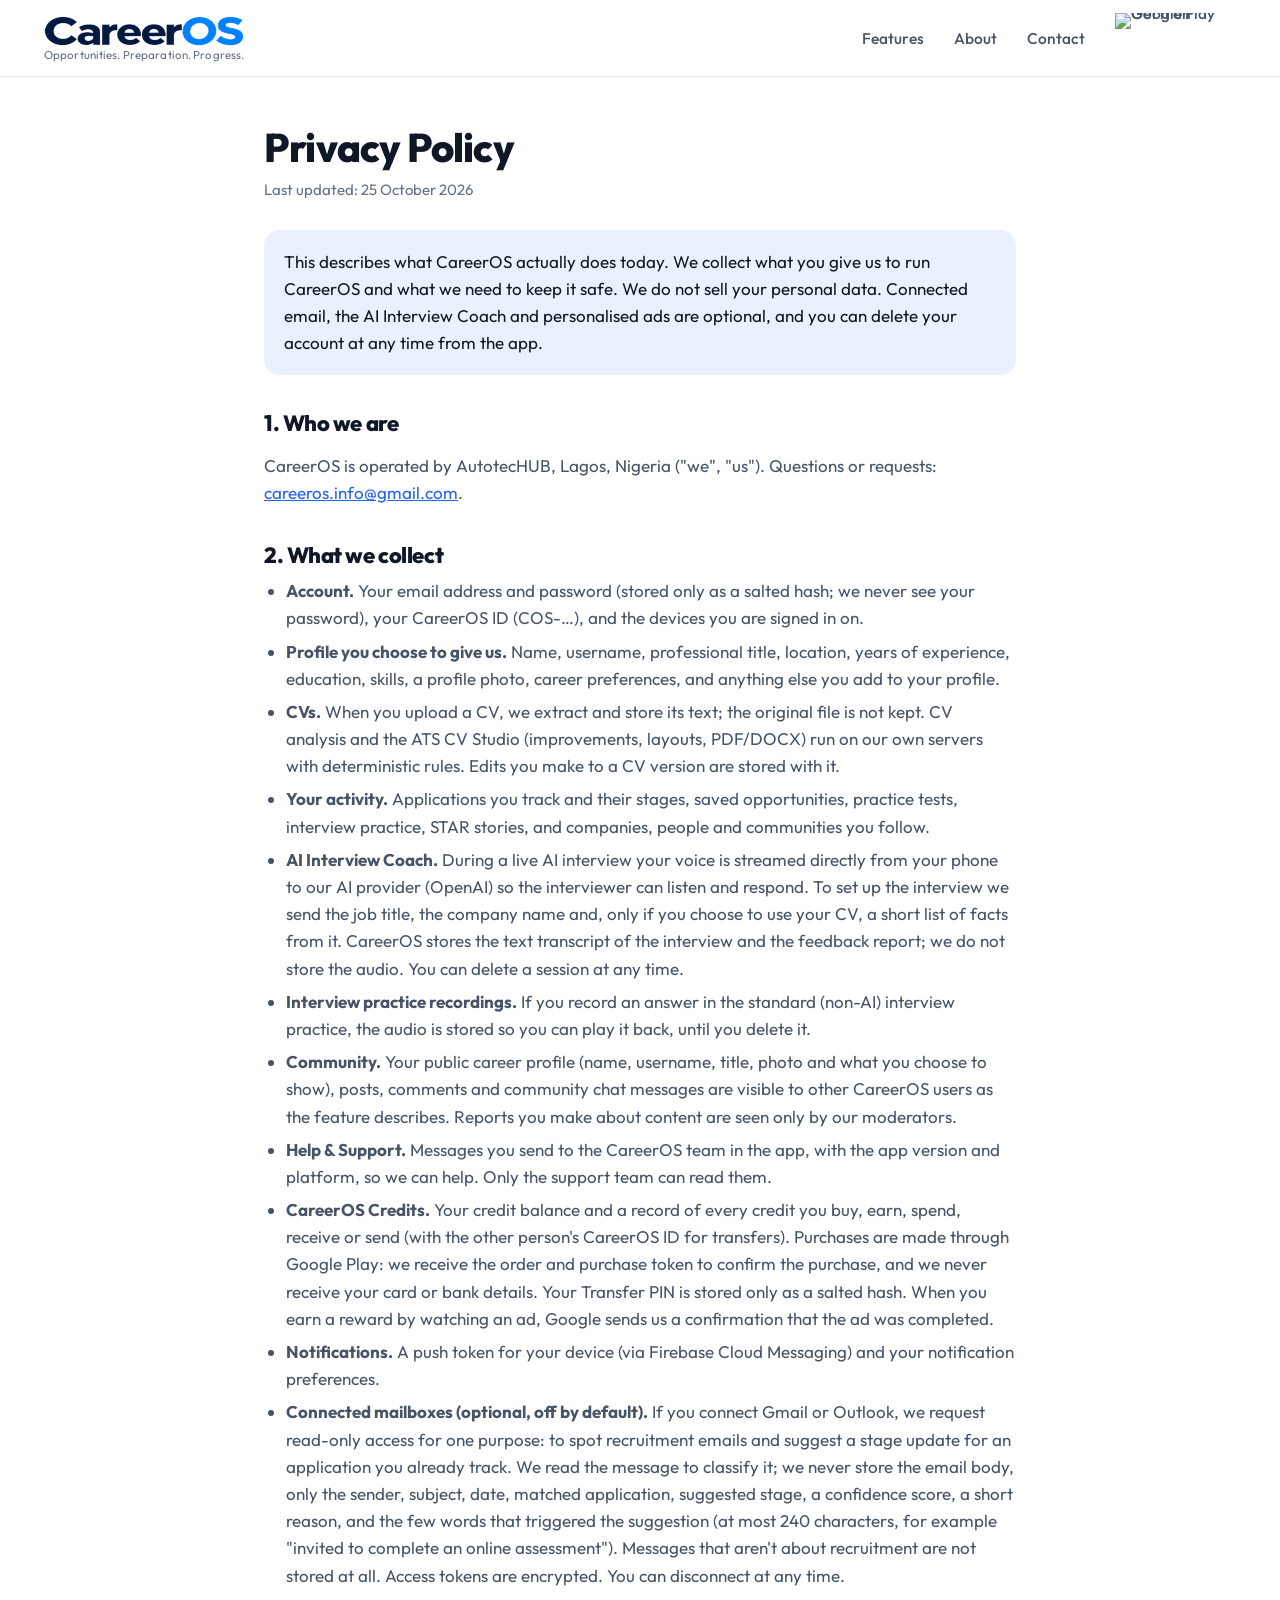
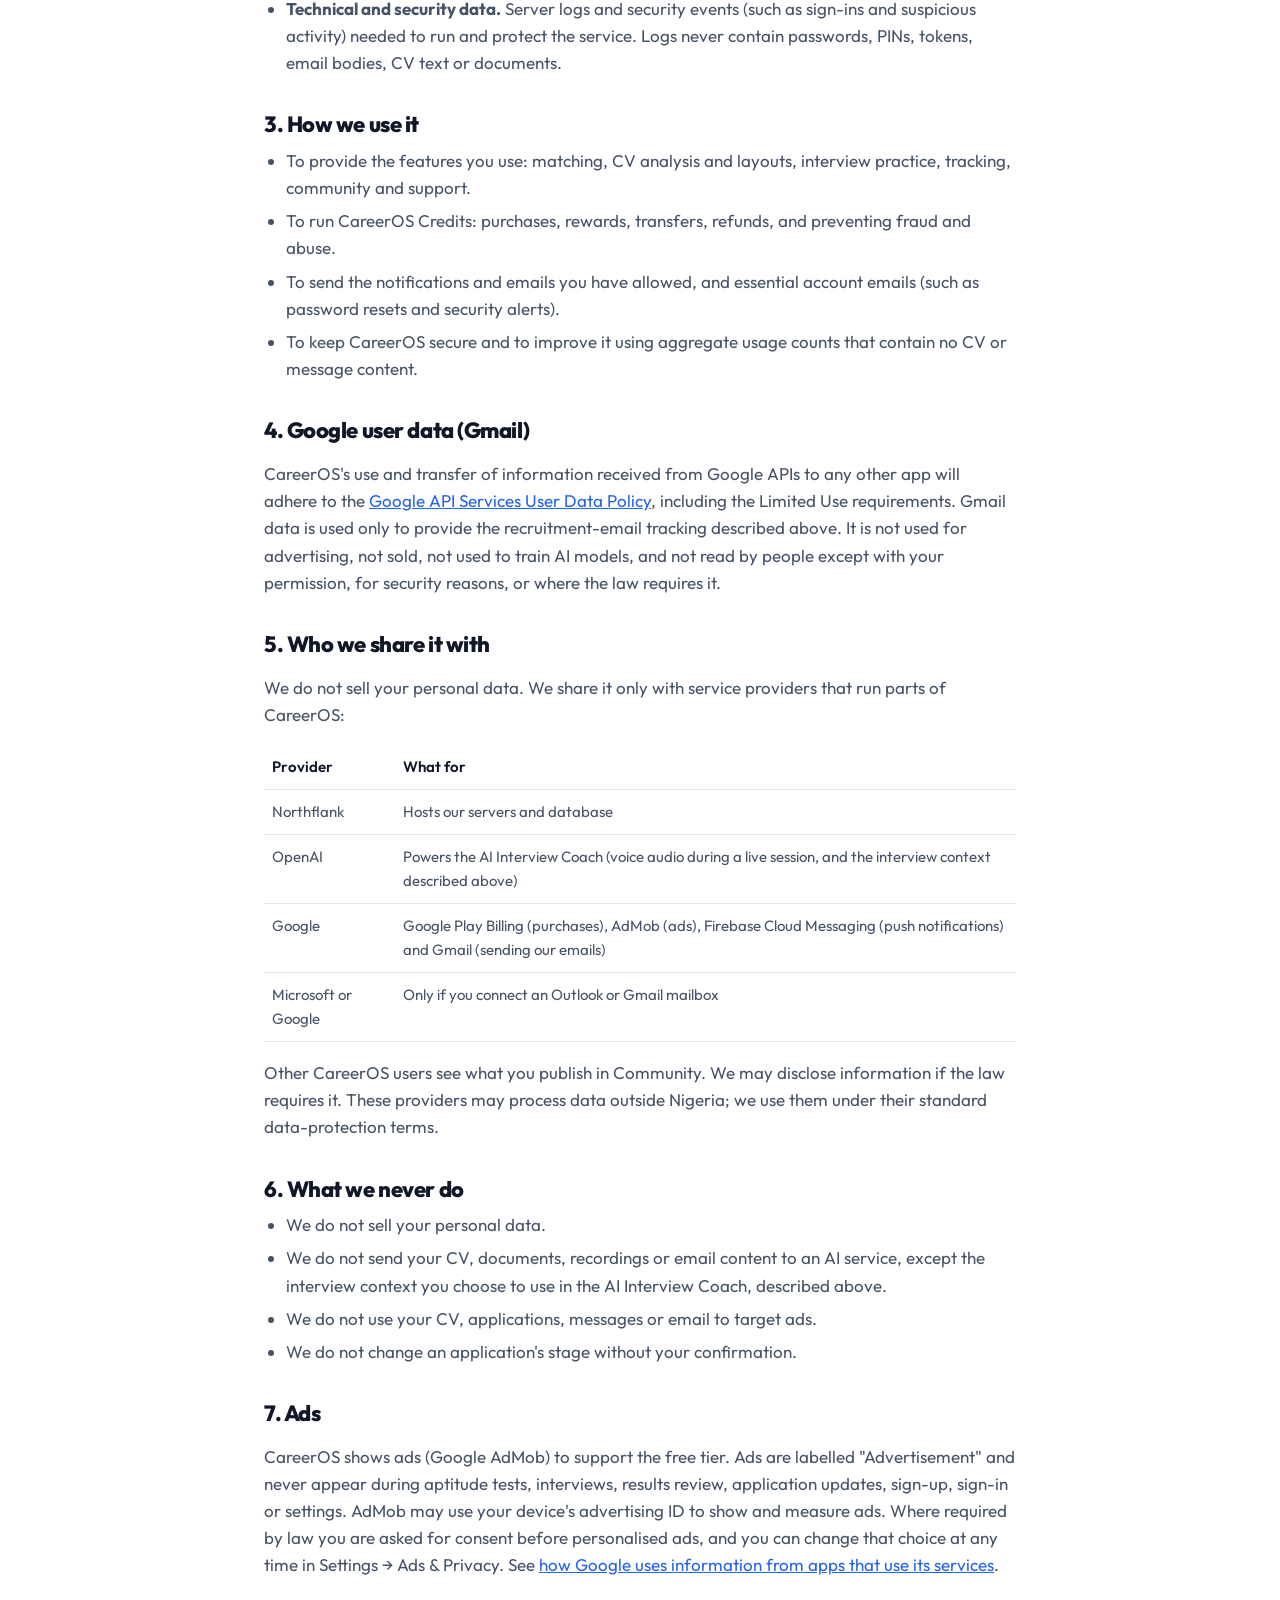
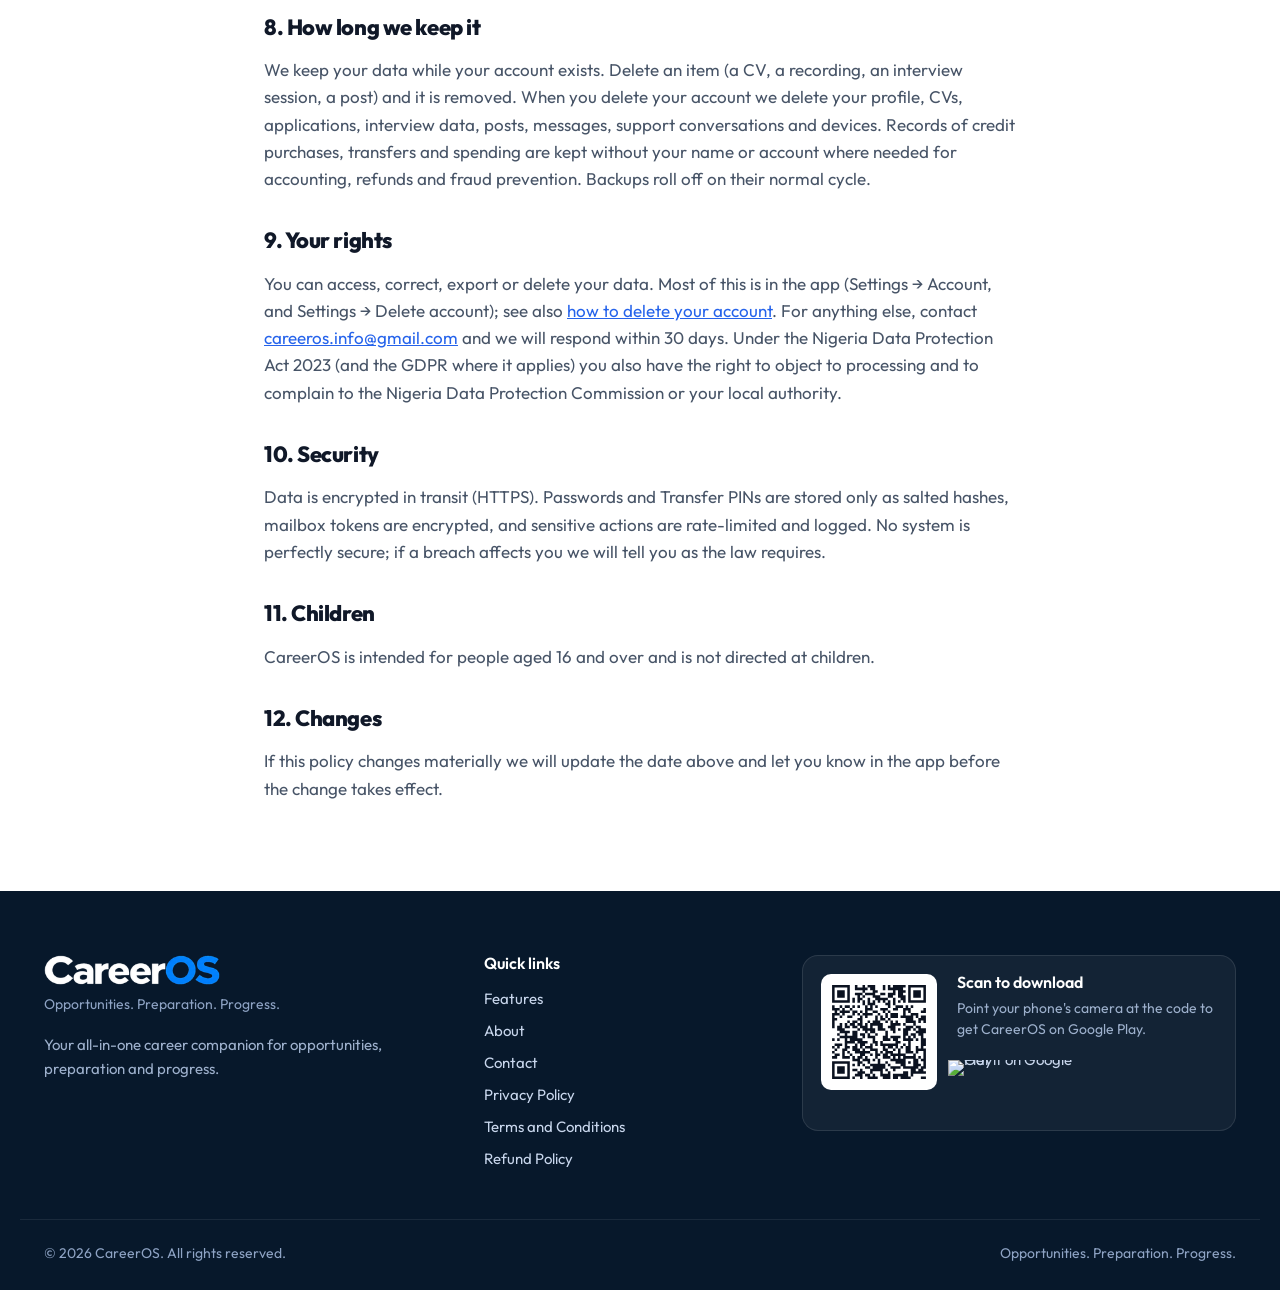
==== commit 1435e73b: "Outfit typography + redesigned SEO pages" ====
--- a/privacy.html
+++ b/privacy.html
@@ -8,7 +8,7 @@
   <link rel="icon" href="assets/careeros-symbol.png">
   <link rel="preconnect" href="https://fonts.googleapis.com">
   <link rel="preconnect" href="https://fonts.gstatic.com" crossorigin>
-  <link href="https://fonts.googleapis.com/css2?family=Inter+Tight:wght@400;500;600;700;800&display=swap" rel="stylesheet">
+  <link href="https://fonts.googleapis.com/css2?family=Outfit:wght@300..800&display=swap" rel="stylesheet">
   <link rel="stylesheet" href="styles.css">
 </head>
 <body>
--- a/styles.css
+++ b/styles.css
@@ -32,7 +32,7 @@
 
 body {
   margin: 0;
-  font-family: "Inter Tight", "Inter", system-ui, -apple-system, "Segoe UI", sans-serif;
+  font-family: "Outfit", system-ui, -apple-system, "Segoe UI", sans-serif;
   background: var(--bg);
   color: var(--body);
   font-size: 17px;
@@ -44,7 +44,7 @@
 a { color: var(--blue); }
 ul { list-style: none; margin: 0; padding: 0; }
 
-h1, h2, h3 { color: var(--ink); font-weight: 700; letter-spacing: -0.025em; line-height: 1.12; margin: 0; }
+h1, h2, h3 { color: var(--ink); font-weight: 800; letter-spacing: -0.02em; line-height: 1.12; margin: 0; }
 
 :focus-visible { outline: 3px solid var(--blue-tech); outline-offset: 3px; border-radius: 6px; }
 
@@ -80,7 +80,7 @@
 .hero-field { position: absolute; top: 0; right: 0; width: 100%; height: 100%; }
 .hero-grid { position: relative; display: grid; grid-template-columns: minmax(0, 1.02fr) minmax(0, 1fr); align-items: center; gap: 32px; }
 
-.eyebrow-pill { display: inline-block; margin: 0 0 22px; padding: 6px 14px; border-radius: 999px; background: var(--tint); color: var(--blue); font-size: 13px; font-weight: 700; letter-spacing: 0.06em; text-transform: uppercase; }
+.eyebrow-pill { display: inline-block; margin: 0 0 22px; padding: 6px 14px; border-radius: 999px; background: var(--tint); color: var(--blue); font-size: 12.5px; font-weight: 700; letter-spacing: 0.12em; text-transform: uppercase; }
 .hero h1 { font-size: clamp(40px, 5.6vw, 76px); font-weight: 800; letter-spacing: -0.035em; line-height: 1.02; color: var(--navy); }
 .hero h1 span { display: block; }
 .hero h1 .accent { color: var(--blue); position: relative; width: max-content; max-width: 100%; }
@@ -131,7 +131,7 @@
 
 /* ---------------------------------------------------------------- Sections */
 .section-head { display: flex; align-items: flex-end; justify-content: space-between; gap: 32px; margin-bottom: 40px; }
-.eyebrow { color: var(--blue); font-size: 14px; font-weight: 700; letter-spacing: 0.08em; text-transform: uppercase; margin: 0 0 10px; }
+.eyebrow { color: var(--blue); font-size: 12.5px; font-weight: 700; letter-spacing: 0.12em; text-transform: uppercase; margin: 0 0 10px; }
 .section-title { font-size: clamp(30px, 3.6vw, 46px); }
 .section-lead { margin: 0; font-size: 17px; max-width: 30em; }
 
@@ -312,3 +312,75 @@
   html { scroll-behavior: auto; }
   * { transition: none !important; animation: none !important; }
 }
+
+/* ---------------------------------------------------------------- FAQ */
+.faq { padding: 96px 0 24px; }
+.faq-list { display: grid; gap: 12px; max-width: 880px; }
+.faq-item { background: var(--surface); border: 1px solid var(--line); border-radius: var(--radius-sm); box-shadow: var(--shadow-sm); }
+.faq-item summary { cursor: pointer; list-style: none; padding: 18px 52px 18px 20px; position: relative; color: var(--ink); font-weight: 600; font-size: 17px; }
+.faq-item summary::-webkit-details-marker { display: none; }
+.faq-item summary::after { content: "+"; position: absolute; right: 20px; top: 50%; transform: translateY(-50%); color: var(--blue); font-size: 22px; font-weight: 500; }
+.faq-item[open] summary::after { content: "2"; }
+.faq-item p { margin: 0; padding: 0 20px 18px; line-height: 1.6; }
+@media (max-width: 640px) { .faq { padding: 64px 0 8px; } .faq-item summary { font-size: 16px; } }
+
+/* ---------------------------------------------------------------- Listing & guide pages */
+.sub .site-header .wrap { display: flex; align-items: center; justify-content: space-between; gap: 16px; padding-top: 14px; padding-bottom: 14px; }
+.sub .brand img { height: 34px; width: auto; }
+.sub-nav { display: flex; align-items: center; gap: 22px; font-weight: 600; font-size: 15px; }
+.sub-nav .nav-badge img { height: 40px; width: auto; }
+.listing-main { padding: 28px 0 72px; }
+.crumbs { font-size: 13.5px; color: var(--muted); margin-bottom: 18px; display: flex; flex-wrap: wrap; gap: 6px; }
+.crumbs a { color: var(--muted); text-decoration: none; }
+.crumbs a:hover { color: var(--blue); text-decoration: underline; }
+.listing, .hub-head, .guide { max-width: 860px; }
+.listing { background: var(--surface); border: 1px solid var(--line); border-radius: var(--radius); box-shadow: var(--shadow-sm); padding: 28px; }
+.listing .eyebrow, .guide .eyebrow { margin: 0 0 6px; }
+.listing h1, .hub-head h1, .guide h1 { font-size: clamp(26px, 3.4vw, 38px); color: var(--navy); }
+.listing-sub { margin: 8px 0 0; font-size: 17px; color: var(--body); }
+.listing-cta { margin-top: 18px; }
+.btn { display: inline-flex; align-items: center; justify-content: center; min-height: 44px; padding: 10px 18px; border-radius: 12px; font-weight: 700; text-decoration: none; border: 1px solid var(--line); color: var(--ink); background: var(--surface); }
+.btn-primary { background: var(--blue); border-color: var(--blue); color: #fff; }
+.btn-primary:hover { background: #1D4FD8; }
+.facts { display: grid; grid-template-columns: repeat(auto-fill, minmax(180px, 1fr)); gap: 12px 20px; margin: 24px 0; padding: 18px 0; border-top: 1px solid var(--line); border-bottom: 1px solid var(--line); }
+.facts dt { font-size: 12.5px; text-transform: uppercase; letter-spacing: 0.06em; color: var(--muted); font-weight: 700; }
+.facts dd { margin: 4px 0 0; color: var(--ink); font-weight: 600; }
+.prose { line-height: 1.7; color: var(--body); overflow-wrap: anywhere; }
+.prose h2 { font-size: 21px; margin: 28px 0 10px; color: var(--navy); }
+.prose h3 { font-size: 17px; margin: 20px 0 8px; }
+.prose ul, .prose ol { padding-left: 22px; margin: 10px 0 14px; }
+.prose ul { list-style: disc; }
+.prose ol { list-style: decimal; }
+.prose li { margin: 4px 0; }
+.prose .lead { font-size: 18px; color: var(--ink); }
+.source { margin: 24px 0 0; font-size: 13.5px; color: var(--muted); }
+.app-box { max-width: 860px; margin-top: 24px; display: flex; gap: 16px; align-items: flex-start; background: var(--tint); border-radius: var(--radius); padding: 22px; }
+.app-box h2 { font-size: 19px; color: var(--navy); }
+.app-box p { margin: 6px 0 0; }
+.app-actions { display: flex; flex-wrap: wrap; align-items: center; gap: 12px; margin-top: 12px !important; }
+.app-actions .play-badge img { height: 46px; width: auto; }
+.hub-head p { font-size: 17px; }
+.hub-title { font-size: 20px; margin: 32px 0 14px; color: var(--navy); }
+.chips { list-style: none; padding: 0; margin: 0; display: flex; flex-wrap: wrap; gap: 10px; }
+.chips li { background: var(--surface); border: 1px solid var(--line); border-radius: 999px; padding: 8px 14px; }
+.chips a { text-decoration: none; font-weight: 600; }
+.chips span { color: var(--muted); font-size: 13px; margin-left: 4px; }
+.cards { list-style: none; padding: 0; margin: 0; display: grid; grid-template-columns: repeat(auto-fill, minmax(280px, 1fr)); gap: 14px; }
+.card a { display: block; height: 100%; background: var(--surface); border: 1px solid var(--line); border-radius: var(--radius-sm); padding: 16px 18px; text-decoration: none; box-shadow: var(--shadow-sm); }
+.card a:hover { border-color: var(--blue); }
+.card h3 { font-size: 16.5px; color: var(--ink); line-height: 1.3; }
+.card p { margin: 6px 0 0; font-size: 14px; color: var(--body); }
+.card .due { color: var(--c-orange); font-weight: 600; font-size: 13px; }
+.guide { padding-bottom: 8px; }
+.guide .prose { font-size: 17px; }
+.guide-meta { color: var(--muted); font-size: 14px; margin: 10px 0 24px; }
+.note { background: var(--surface); border-left: 4px solid var(--blue); padding: 12px 16px; border-radius: 8px; margin: 20px 0; }
+@media (max-width: 720px) {
+  .sub .sub-nav { position: static; display: flex; flex-direction: row; align-items: center; gap: 14px; padding: 0; background: none; border: 0; box-shadow: none; }
+  .sub .sub-nav a { padding: 6px 0; font-size: 14px; font-weight: 600; }
+  .sub .sub-nav a:hover { background: none; color: var(--blue); }
+  .sub .sub-nav .nav-badge { display: none; }
+  .sub .brand img { height: 28px; }
+  .listing { padding: 20px 16px; }
+  .app-box { flex-direction: column; }
+}
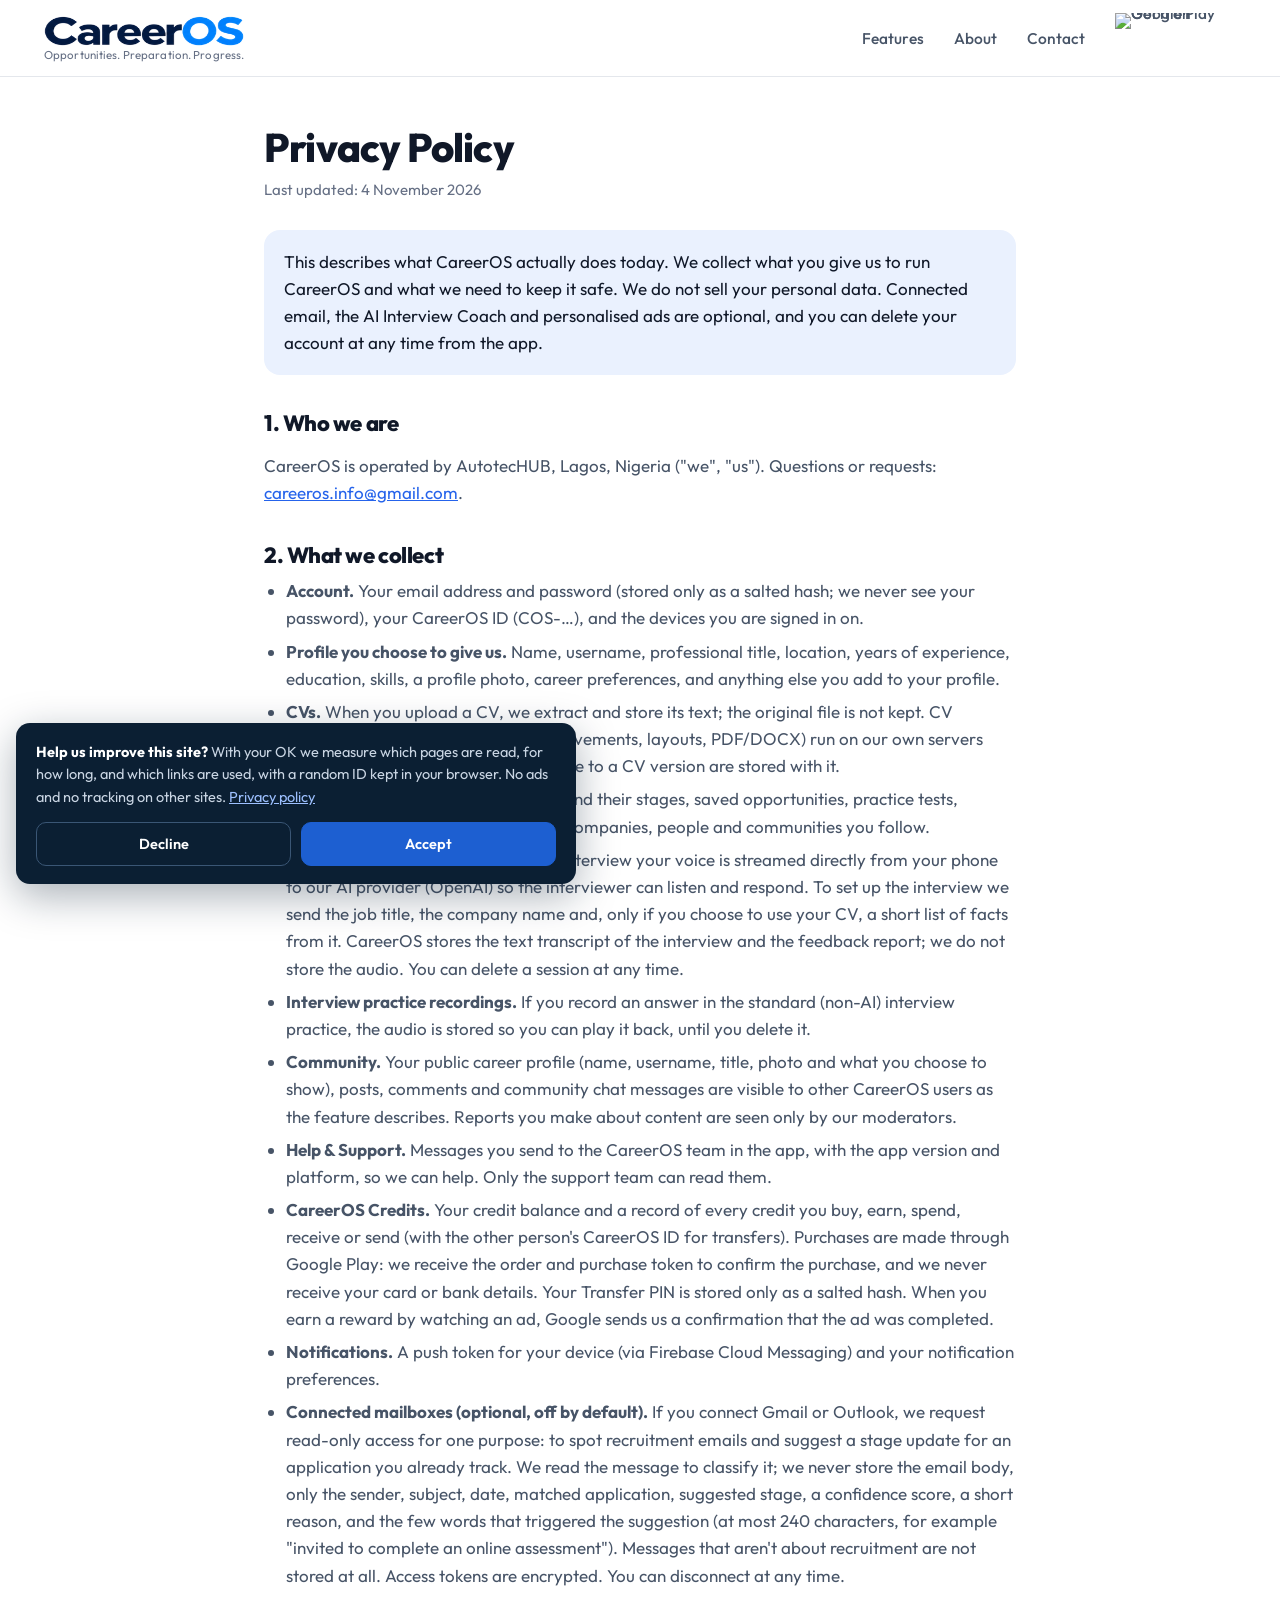
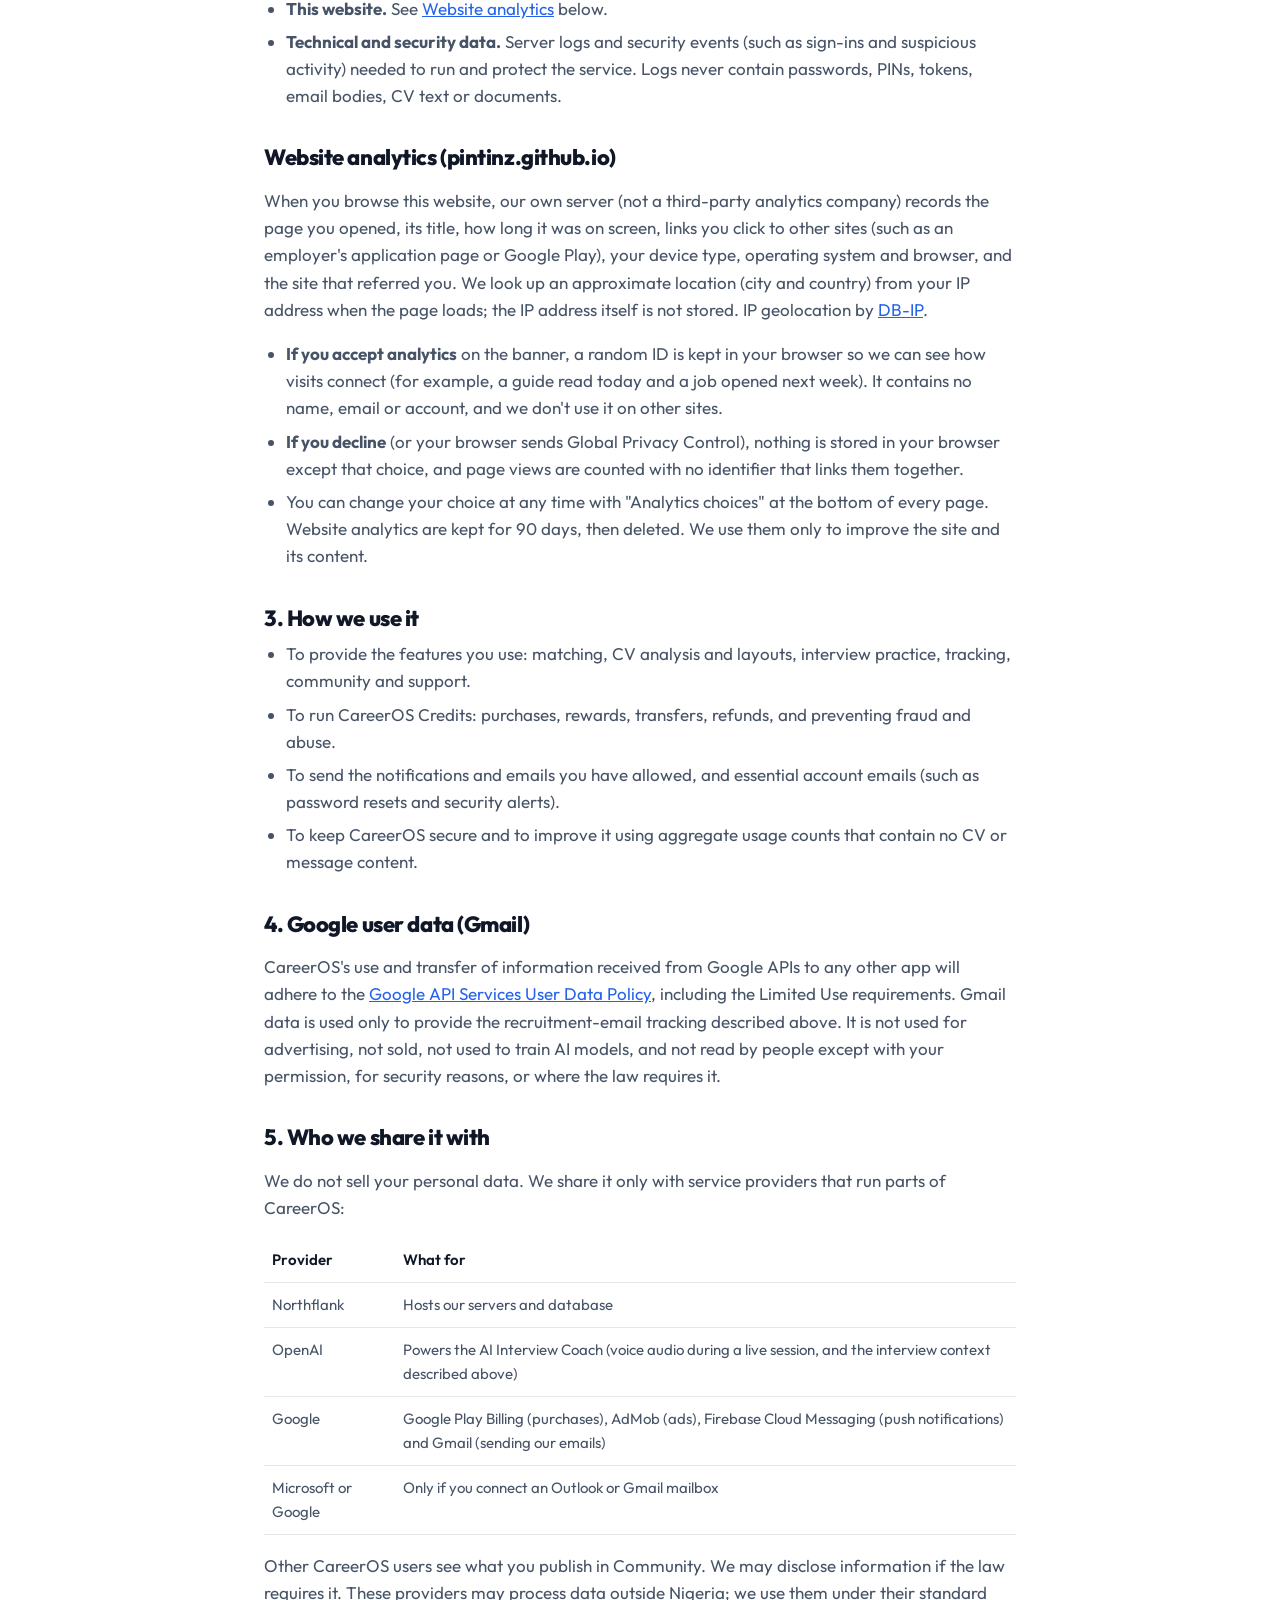
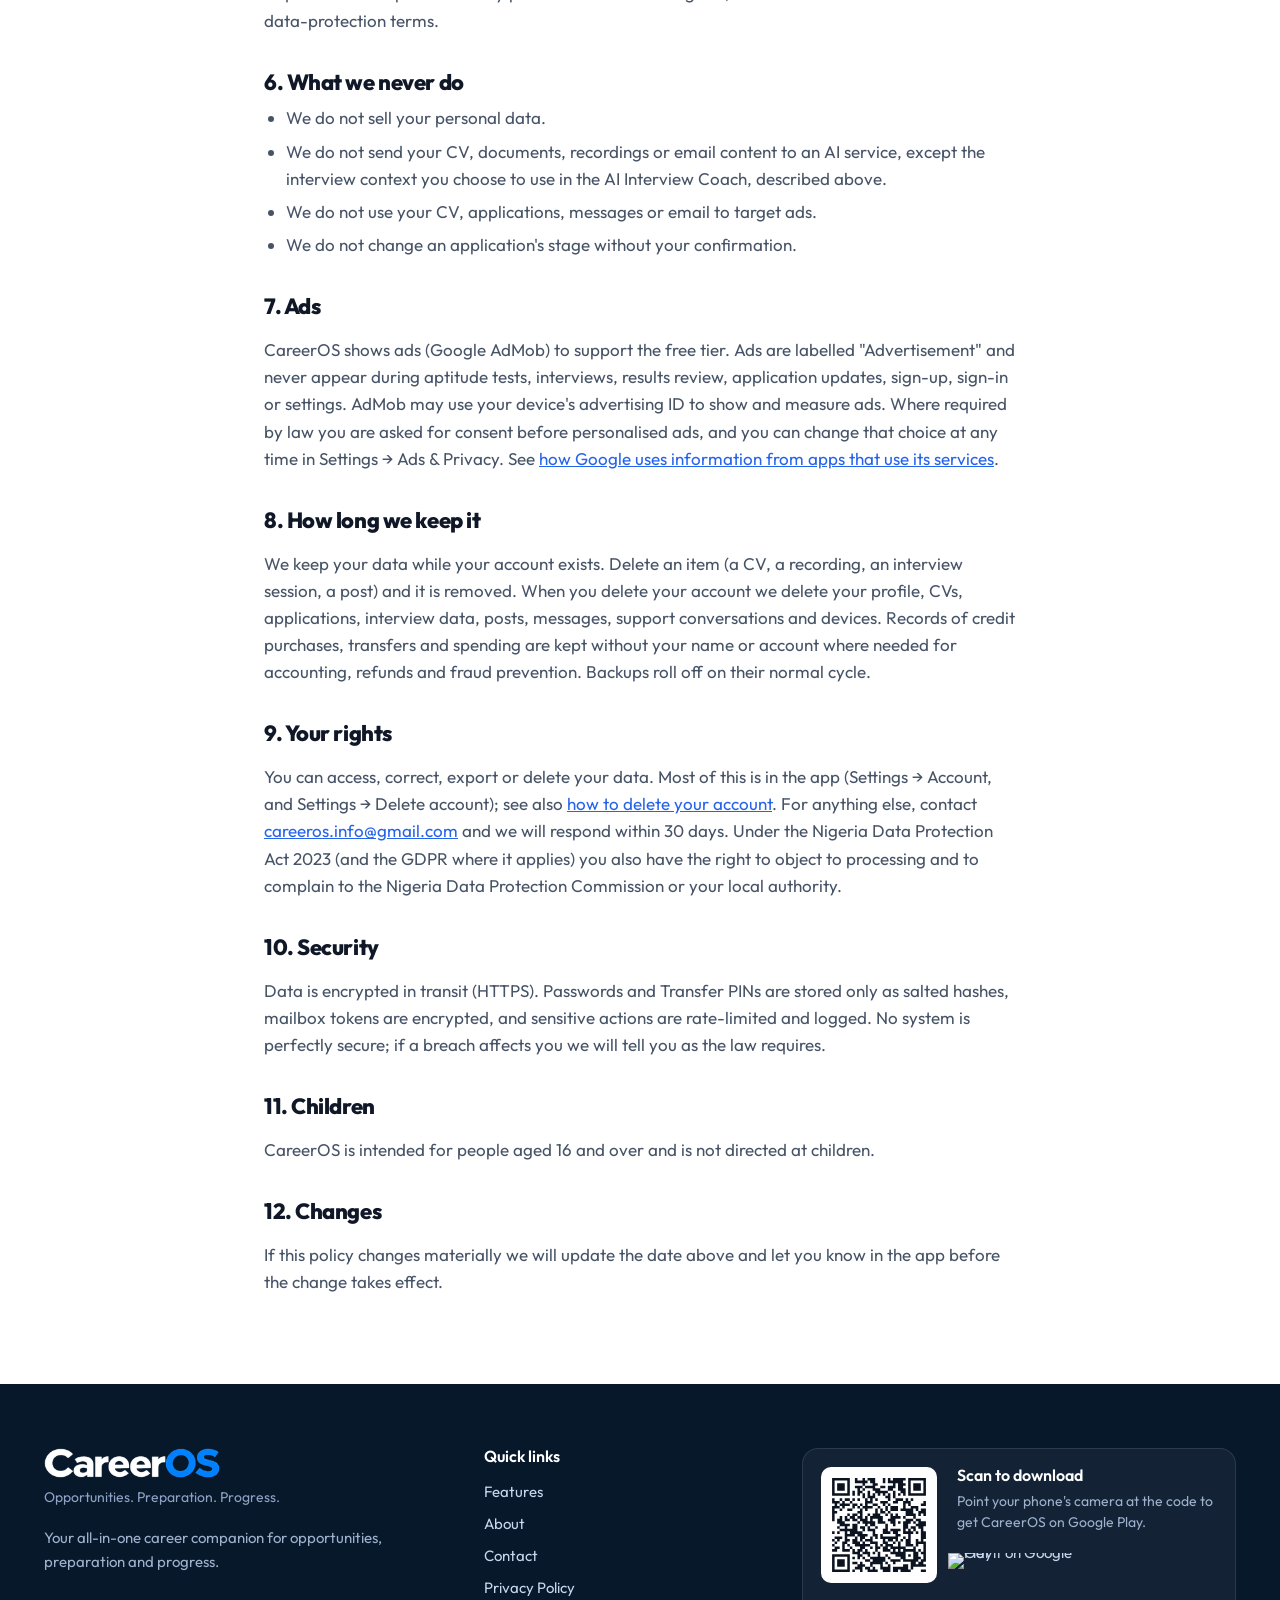
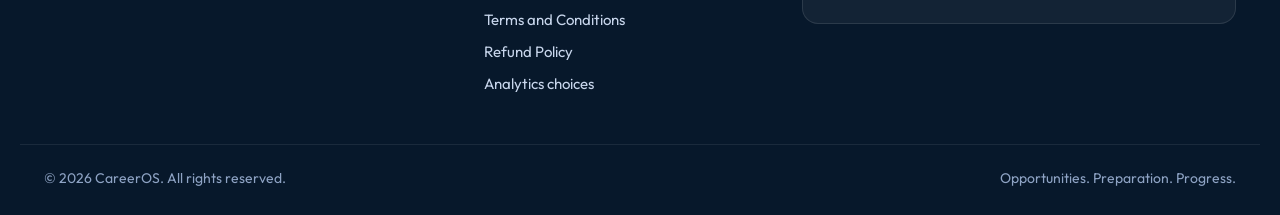
==== commit 315d2c54: "Retry API fetches during backend restarts" ====
--- a/privacy.html
+++ b/privacy.html
@@ -35,7 +35,7 @@
   <main class="legal" id="main">
     <div class="wrap">
       <h1>Privacy Policy</h1>
-      <p class="updated">Last updated: 25 October 2026</p>
+      <p class="updated">Last updated: 4 November 2026</p>
 
       <div class="summary">
         <p>This describes what CareerOS actually does today. We collect what you give us to run CareerOS and what we need to keep it safe. We do not sell your personal data. Connected email, the AI Interview Coach and personalised ads are optional, and you can delete your account at any time from the app.</p>
@@ -57,7 +57,16 @@
         <li><strong>CareerOS Credits.</strong> Your credit balance and a record of every credit you buy, earn, spend, receive or send (with the other person's CareerOS ID for transfers). Purchases are made through Google Play: we receive the order and purchase token to confirm the purchase, and we never receive your card or bank details. Your Transfer PIN is stored only as a salted hash. When you earn a reward by watching an ad, Google sends us a confirmation that the ad was completed.</li>
         <li><strong>Notifications.</strong> A push token for your device (via Firebase Cloud Messaging) and your notification preferences.</li>
         <li><strong>Connected mailboxes (optional, off by default).</strong> If you connect Gmail or Outlook, we request read-only access for one purpose: to spot recruitment emails and suggest a stage update for an application you already track. We read the message to classify it; we never store the email body, only the sender, subject, date, matched application, suggested stage, a confidence score, a short reason, and the few words that triggered the suggestion (at most 240 characters, for example "invited to complete an online assessment"). Messages that aren't about recruitment are not stored at all. Access tokens are encrypted. You can disconnect at any time.</li>
+        <li><strong>This website.</strong> See <a href="#website-analytics">Website analytics</a> below.</li>
         <li><strong>Technical and security data.</strong> Server logs and security events (such as sign-ins and suspicious activity) needed to run and protect the service. Logs never contain passwords, PINs, tokens, email bodies, CV text or documents.</li>
+      </ul>
+
+      <h2 id="website-analytics">Website analytics (pintinz.github.io)</h2>
+      <p>When you browse this website, our own server (not a third-party analytics company) records the page you opened, its title, how long it was on screen, links you click to other sites (such as an employer's application page or Google Play), your device type, operating system and browser, and the site that referred you. We look up an approximate location (city and country) from your IP address when the page loads; the IP address itself is not stored. IP geolocation by <a href="https://db-ip.com">DB-IP</a>.</p>
+      <ul>
+        <li><strong>If you accept analytics</strong> on the banner, a random ID is kept in your browser so we can see how visits connect (for example, a guide read today and a job opened next week). It contains no name, email or account, and we don't use it on other sites.</li>
+        <li><strong>If you decline</strong> (or your browser sends Global Privacy Control), nothing is stored in your browser except that choice, and page views are counted with no identifier that links them together.</li>
+        <li>You can change your choice at any time with "Analytics choices" at the bottom of every page. Website analytics are kept for 90 days, then deleted. We use them only to improve the site and its content.</li>
       </ul>
 
       <h2>3. How we use it</h2>
@@ -125,6 +134,7 @@
         <a href="privacy.html">Privacy Policy</a>
         <a href="terms.html">Terms and Conditions</a>
         <a href="refund.html">Refund Policy</a>
+        <a href="#" class="consent-link" data-consent-settings hidden>Analytics choices</a>
       </nav>
       <div class="qr-card">
         <a class="qr-code" href="https://play.google.com/store/apps/details?id=com.careeros.careeros"><img src="assets/qr-google-play.svg" alt="QR code linking to CareerOS on Google Play" width="112" height="112" loading="lazy"></a>
--- a/styles.css
+++ b/styles.css
@@ -384,3 +384,18 @@
   .listing { padding: 20px 16px; }
   .app-box { flex-direction: column; }
 }
+
+/* ---------------------------------------------------------------- Analytics consent (site.js) */
+.consent { position: fixed; z-index: 60; left: 16px; right: 16px; bottom: 16px; max-width: 560px; margin: 0 auto 0 0;
+  padding: 18px 20px; border-radius: 14px; background: #0B1F33; color: #C9D5E3; font-size: 14.5px; line-height: 1.55;
+  box-shadow: 0 12px 40px rgba(11, 31, 51, 0.35); }
+.consent p { margin: 0; }
+.consent strong { color: #fff; }
+.consent a { color: #9DC0FF; }
+.consent-actions { display: flex; gap: 10px; margin-top: 14px; }
+.consent-actions button { flex: 1; min-height: 44px; border-radius: 10px; font: inherit; font-weight: 600; cursor: pointer;
+  border: 1px solid #3A5675; background: transparent; color: #fff; }
+.consent-actions button[data-choice="yes"] { background: #1D5FD1; border-color: #1D5FD1; }
+.consent-actions button:hover { border-color: #fff; }
+.consent-actions button:focus-visible { outline: 3px solid #9DC0FF; outline-offset: 2px; }
+.consent-link { background: none; border: 0; padding: 0; font: inherit; color: inherit; text-decoration: underline; cursor: pointer; }
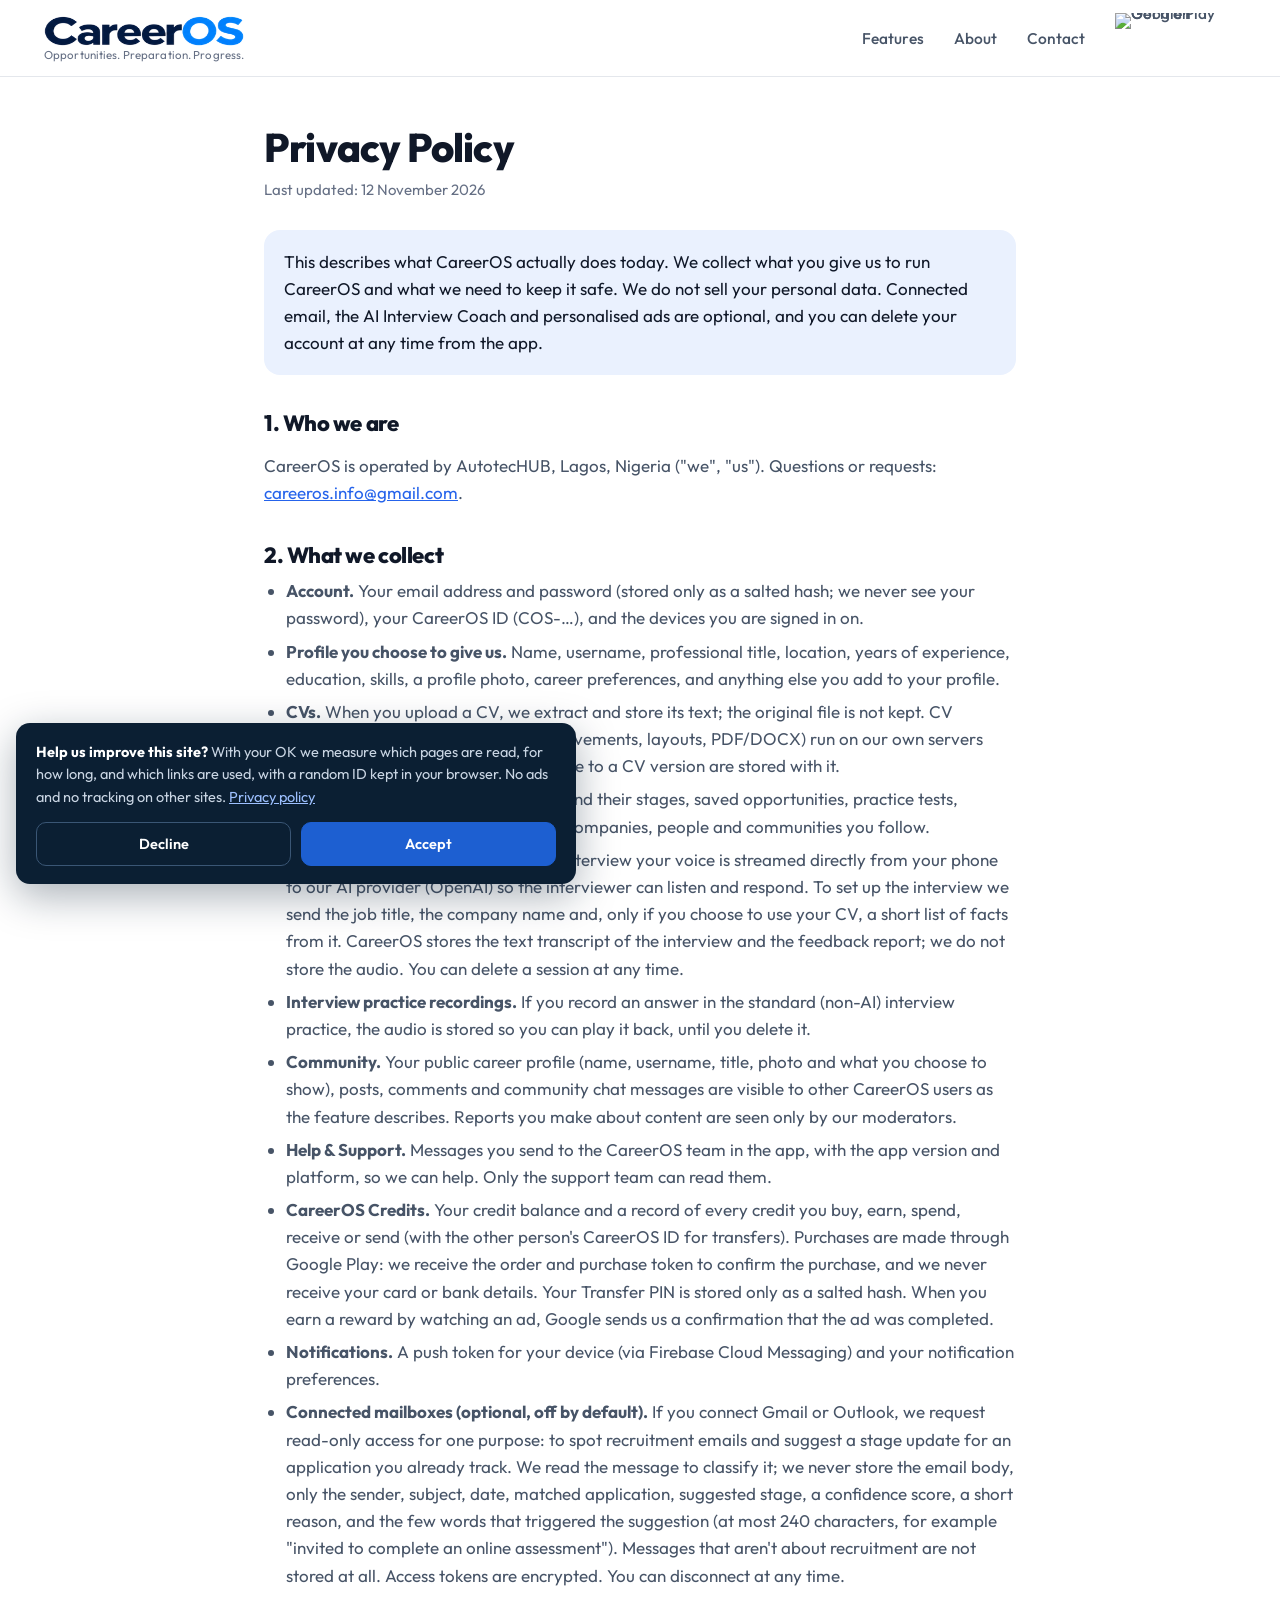
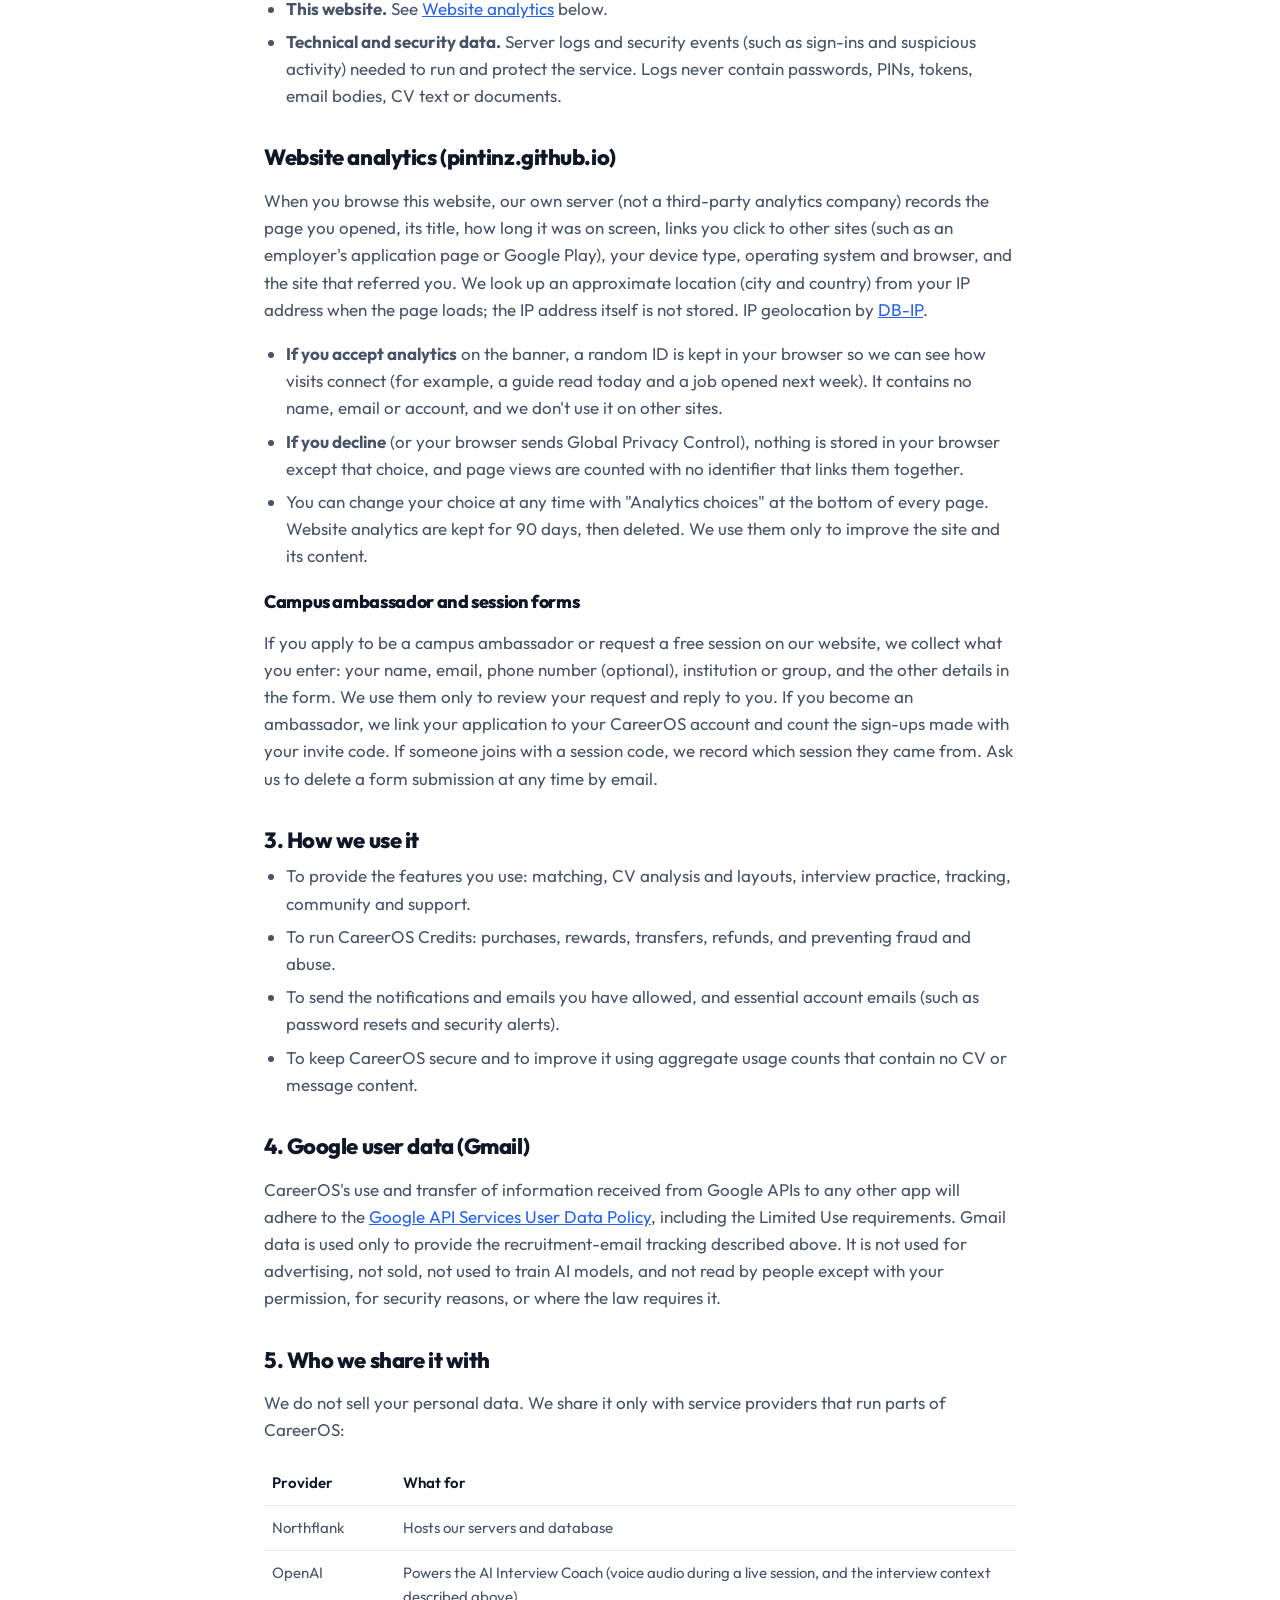
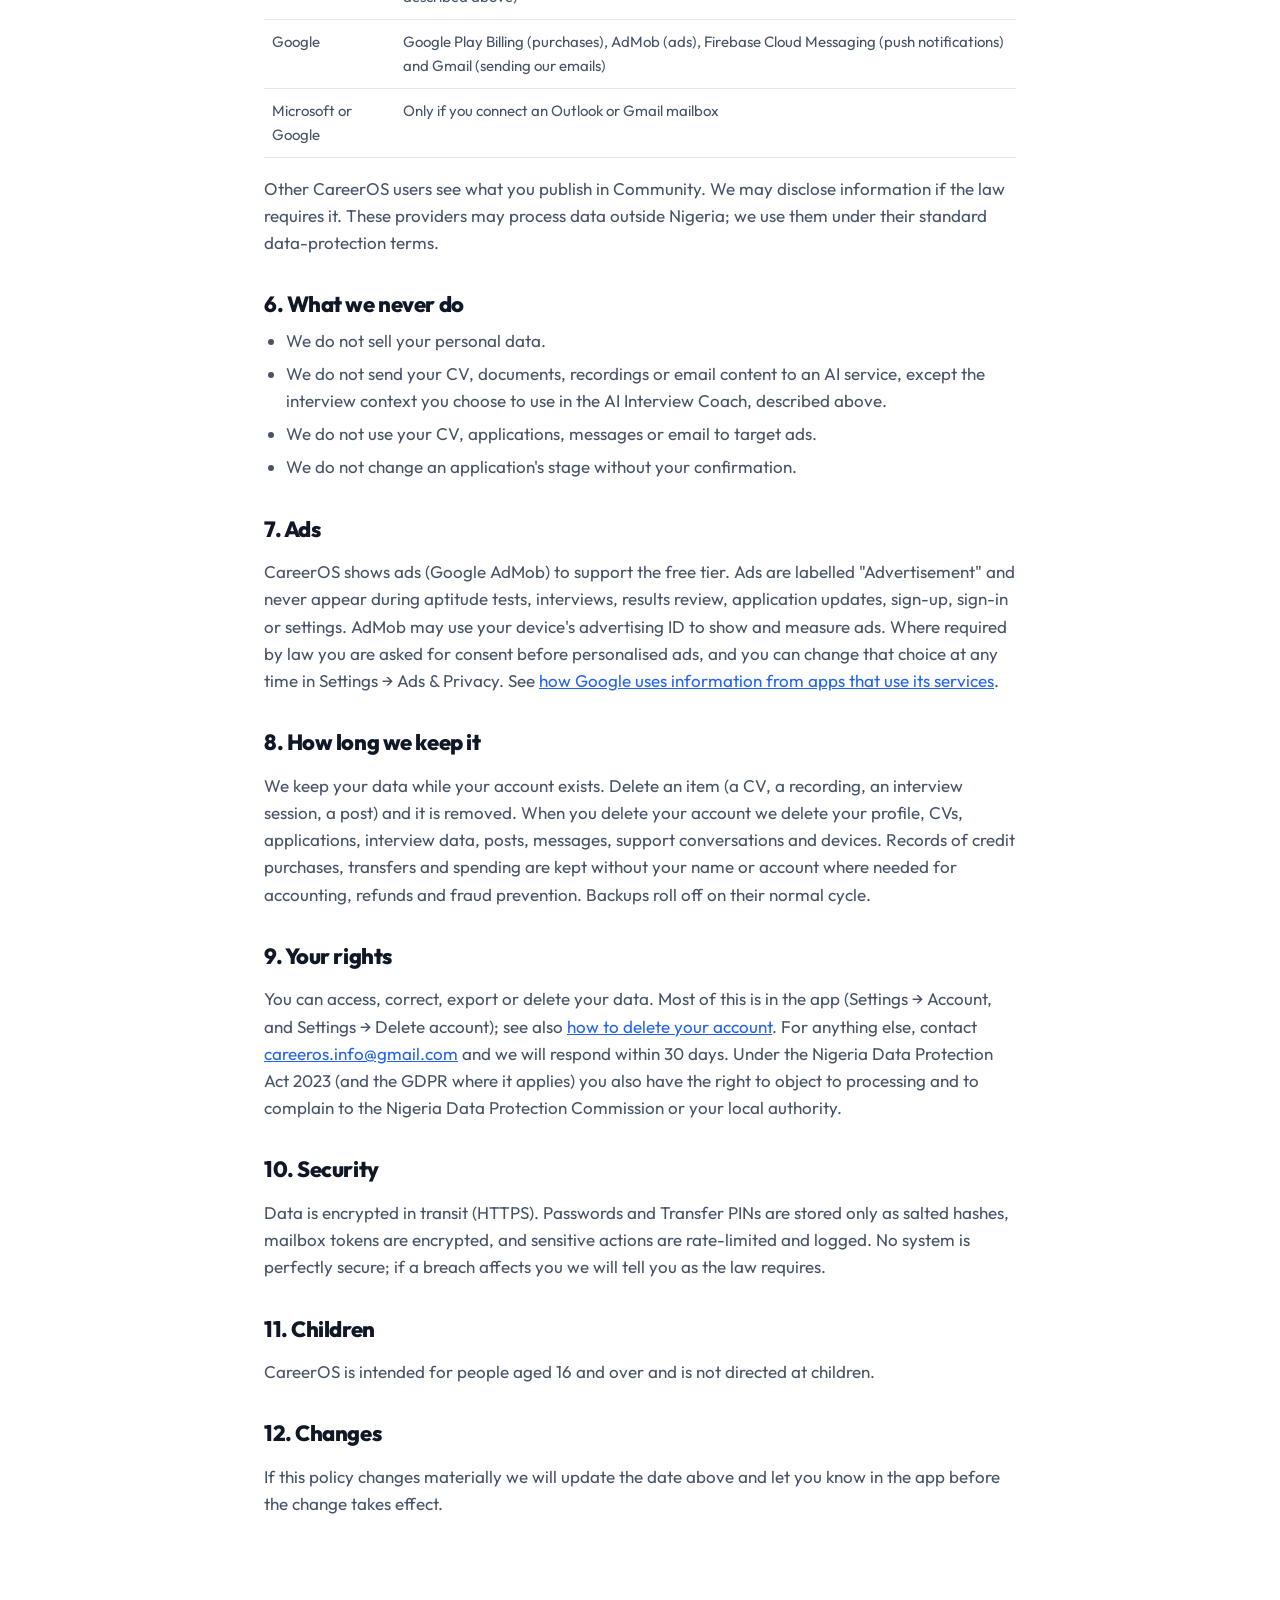
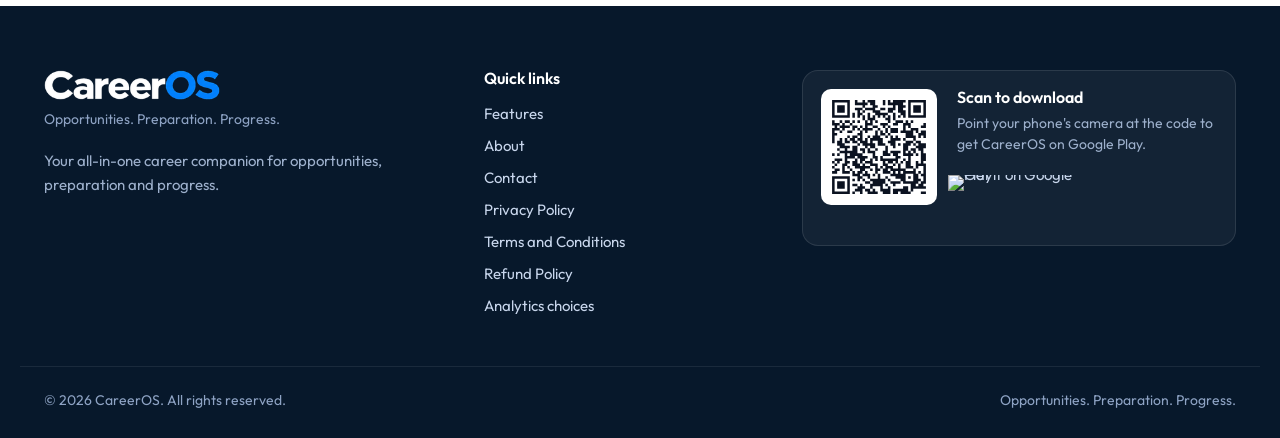
==== commit 15f6fdff: "Campus ambassadors and free career sessions pages Co-Authored-By: Claude Opus 5.5 <noreply@anthropic" ====
--- a/privacy.html
+++ b/privacy.html
@@ -35,7 +35,7 @@
   <main class="legal" id="main">
     <div class="wrap">
       <h1>Privacy Policy</h1>
-      <p class="updated">Last updated: 4 November 2026</p>
+      <p class="updated">Last updated: 12 November 2026</p>
 
       <div class="summary">
         <p>This describes what CareerOS actually does today. We collect what you give us to run CareerOS and what we need to keep it safe. We do not sell your personal data. Connected email, the AI Interview Coach and personalised ads are optional, and you can delete your account at any time from the app.</p>
@@ -68,6 +68,9 @@
         <li><strong>If you decline</strong> (or your browser sends Global Privacy Control), nothing is stored in your browser except that choice, and page views are counted with no identifier that links them together.</li>
         <li>You can change your choice at any time with "Analytics choices" at the bottom of every page. Website analytics are kept for 90 days, then deleted. We use them only to improve the site and its content.</li>
       </ul>
+
+      <h3>Campus ambassador and session forms</h3>
+      <p>If you apply to be a campus ambassador or request a free session on our website, we collect what you enter: your name, email, phone number (optional), institution or group, and the other details in the form. We use them only to review your request and reply to you. If you become an ambassador, we link your application to your CareerOS account and count the sign-ups made with your invite code. If someone joins with a session code, we record which session they came from. Ask us to delete a form submission at any time by email.</p>
 
       <h2>3. How we use it</h2>
       <ul>
--- a/styles.css
+++ b/styles.css
@@ -266,6 +266,10 @@
 
   .hero-visual { margin: 0 calc(-1 * var(--gutter)); padding: 44px var(--gutter) 88px; background: radial-gradient(90% 60% at 80% 10%, #3B82F6 0%, rgba(59, 130, 246, 0) 70%), linear-gradient(160deg, var(--blue-tech) 0%, var(--blue) 50%, #1739A6 100%); border-radius: 60% 40% 0 0 / 44px 44px 0 0; }
   .hero-phone { width: min(250px, 66vw); transform: rotate(4deg); }
+  /* The three benefit cards sit as one even row under the phone instead of wrapping 2 + 1. */
+  .hero .float-cards { display: grid; grid-template-columns: repeat(3, minmax(0, 1fr)); gap: 8px; width: 100%; max-width: 420px; }
+  .hero .float-card { flex-direction: column; justify-content: flex-start; gap: 8px; padding: 12px 6px; text-align: center; font-size: 13px; line-height: 1.2; animation: none; }
+  .hero .float-card br { display: none; }
 
   .features { margin-top: -40px; border-radius: 28px 28px 0 0; padding: 56px 0 64px; }
   .section-head { flex-direction: column; align-items: flex-start; gap: 14px; margin-bottom: 28px; }
@@ -277,7 +281,10 @@
 
   .showcase { padding: 56px 0 64px; }
   .br-wide { display: none; }
-  .screen { flex-basis: 72%; max-width: 280px; }
+  /* Smaller phones so one and a half show at once: it reads as a swipeable row, not a wall. */
+  .screen { flex-basis: 58%; max-width: 230px; }
+  .screen-stage { padding: 0 6%; }
+  .screen .phone { border-width: 6px; border-radius: 26px; }
   .screen h3 { margin-top: 20px; font-size: 18px; }
 
   .cta { padding-bottom: 56px; }
@@ -288,6 +295,8 @@
 
   .site-footer { padding-top: 48px; }
   .footer-grid { grid-template-columns: 1fr; gap: 32px; }
+  .footer-links { display: grid; grid-template-columns: 1fr 1fr; gap: 10px 16px; }
+  .footer-links h2 { grid-column: 1 / -1; }
   .qr-card { max-width: none; }
   .footer-bottom { flex-direction: column; margin-top: 36px; }
 }
@@ -297,6 +306,9 @@
   .feature { display: grid; grid-template-columns: 48px 1fr; column-gap: 16px; padding: 18px; }
   .feature .f-icon { grid-row: span 2; }
   .feature h3 { margin: 0 0 4px; }
+  /* A QR code is no use on the phone that is showing it: keep just the store badge. */
+  .qr-card { background: none; border: 0; padding: 0; }
+  .qr-card .qr-code, .qr-card h2, .qr-card p { display: none; }
 }
 
 @media (max-width: 400px) {
@@ -320,7 +332,7 @@
 .faq-item summary { cursor: pointer; list-style: none; padding: 18px 52px 18px 20px; position: relative; color: var(--ink); font-weight: 600; font-size: 17px; }
 .faq-item summary::-webkit-details-marker { display: none; }
 .faq-item summary::after { content: "+"; position: absolute; right: 20px; top: 50%; transform: translateY(-50%); color: var(--blue); font-size: 22px; font-weight: 500; }
-.faq-item[open] summary::after { content: "2"; }
+.faq-item[open] summary::after { content: "\2212"; }
 .faq-item p { margin: 0; padding: 0 20px 18px; line-height: 1.6; }
 @media (max-width: 640px) { .faq { padding: 64px 0 8px; } .faq-item summary { font-size: 16px; } }
 
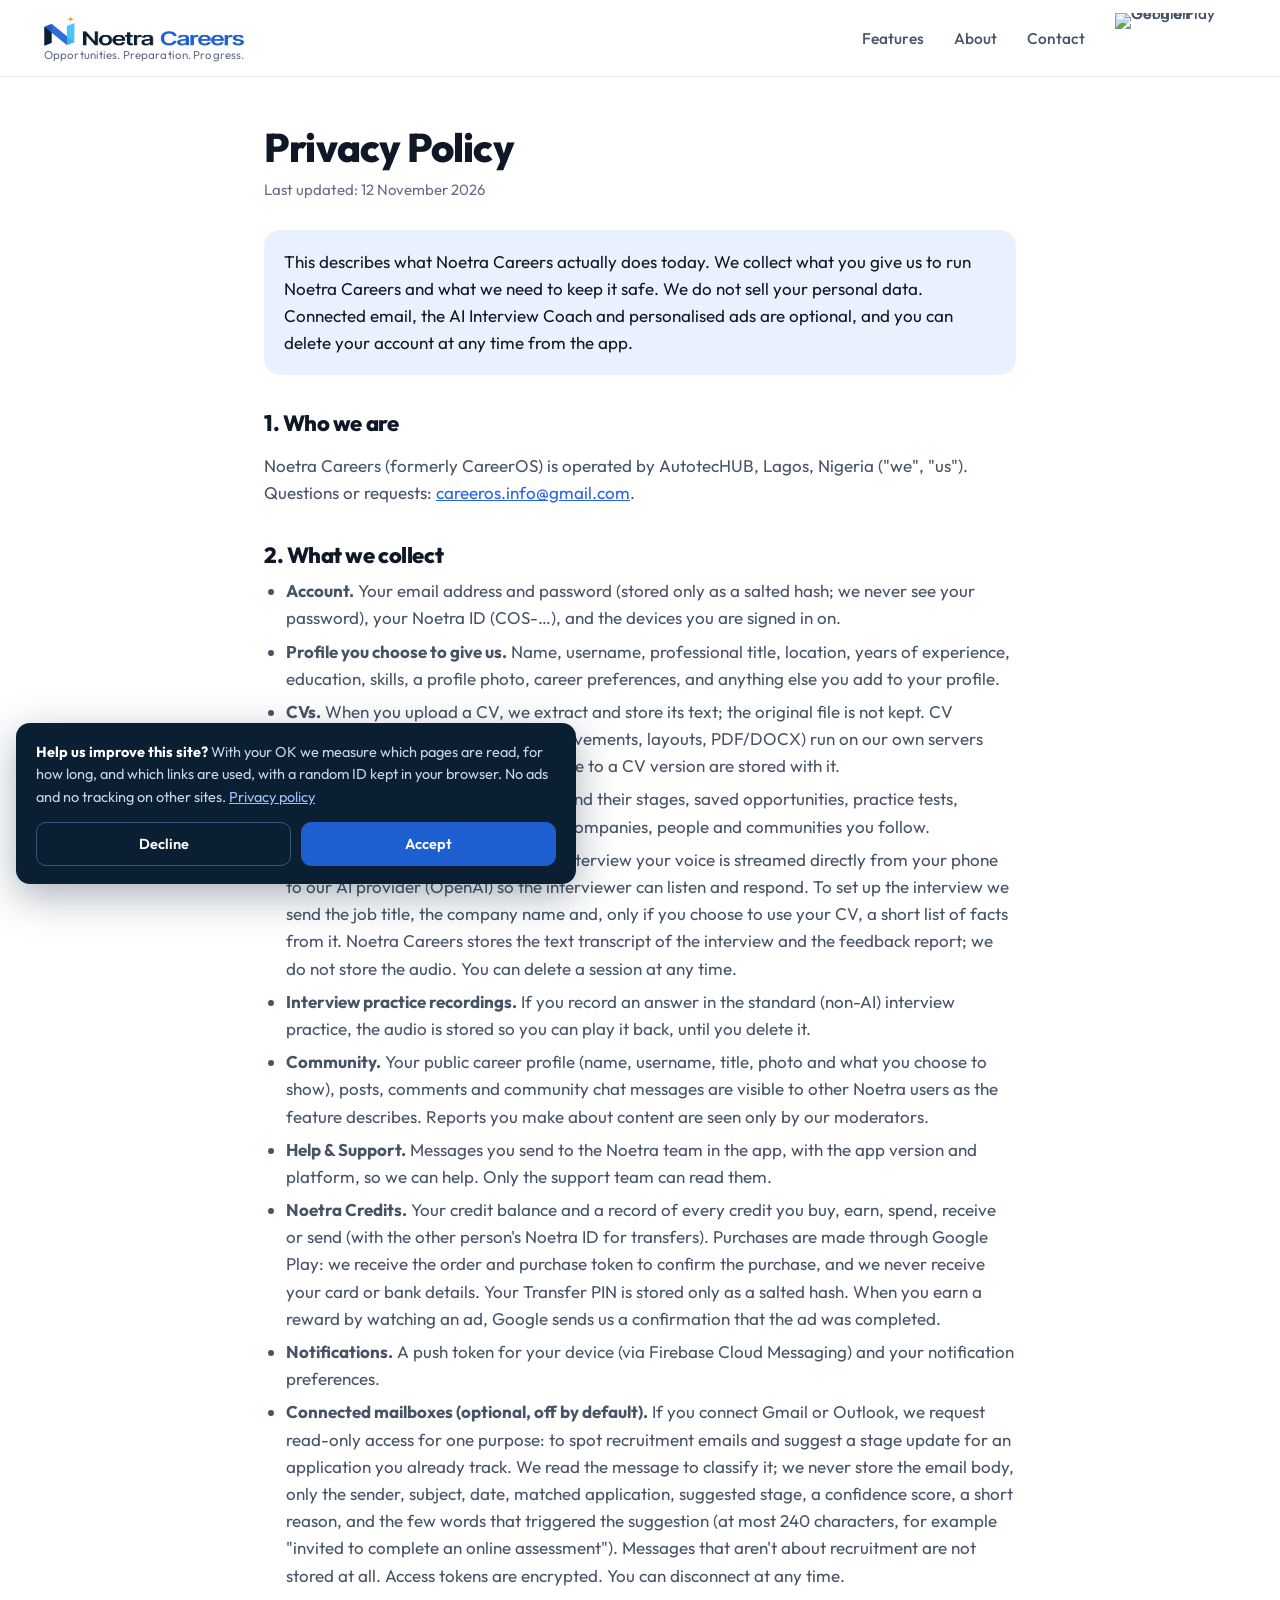
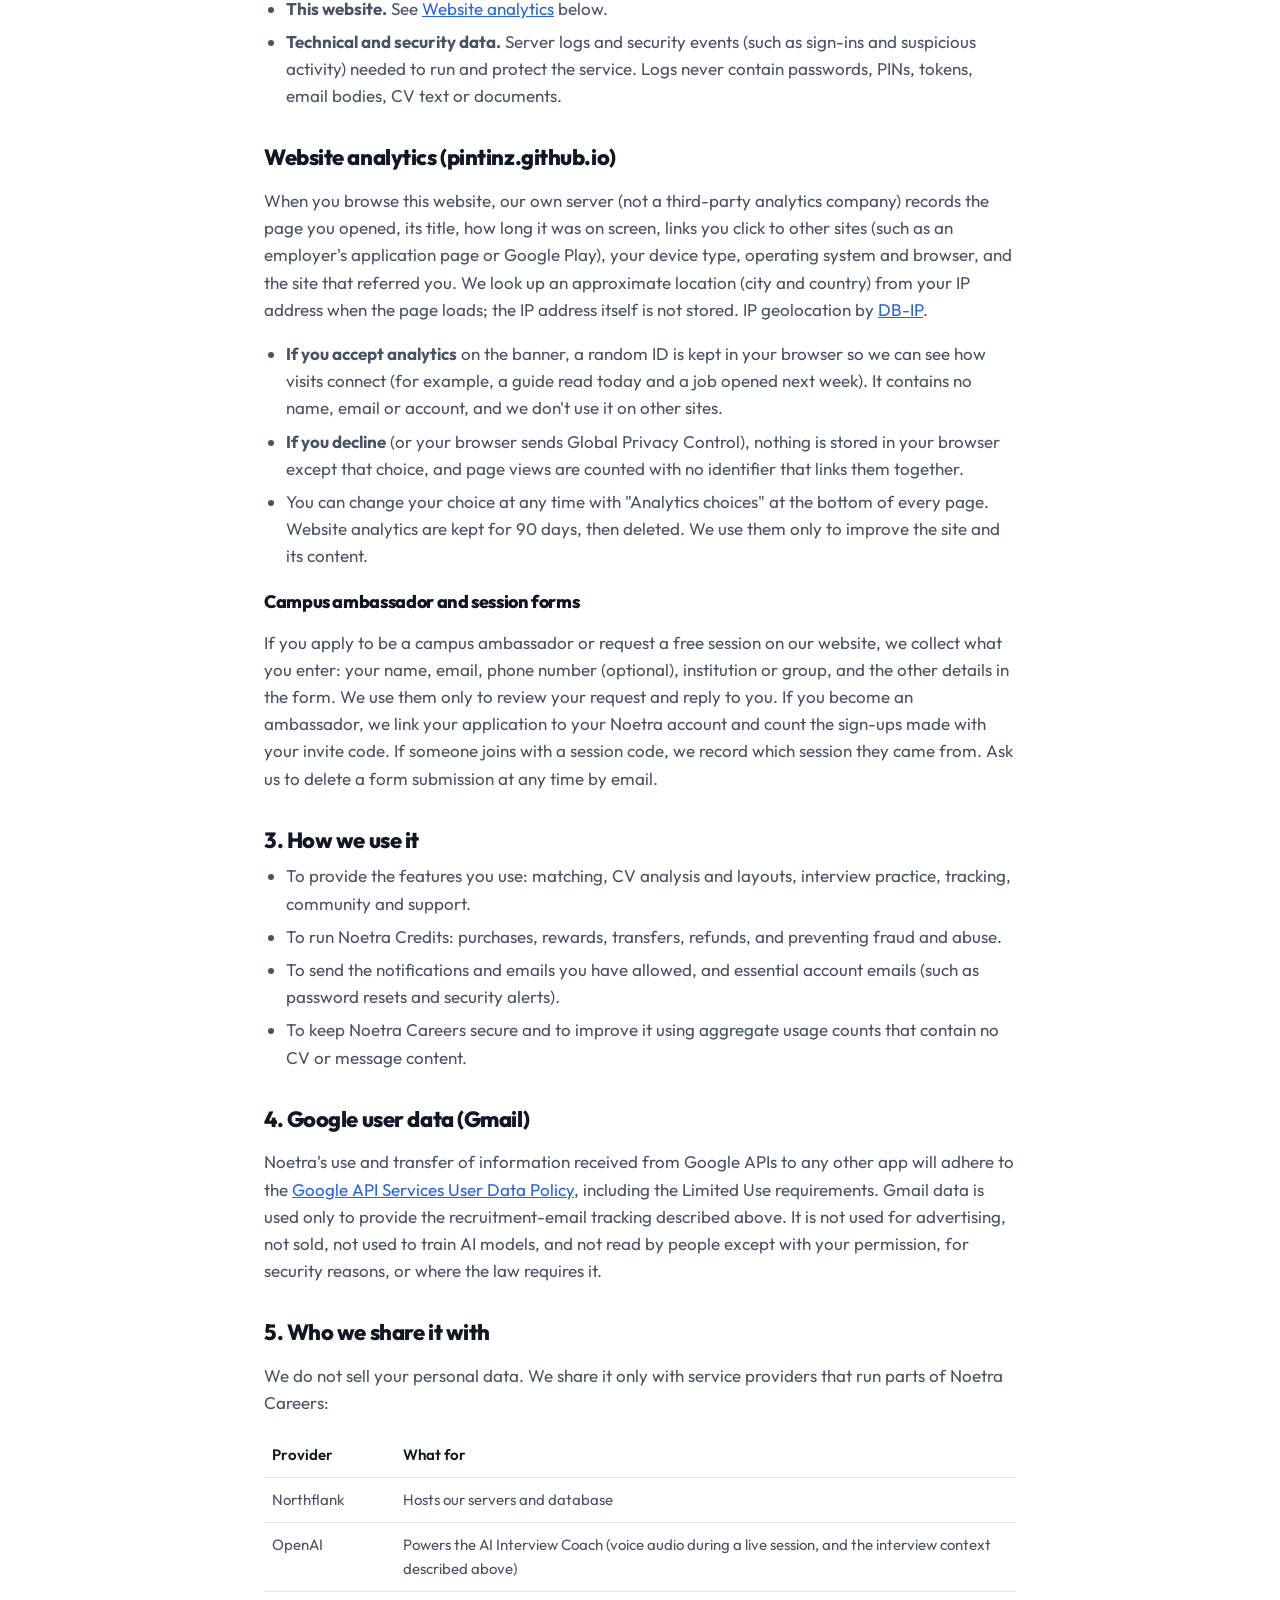
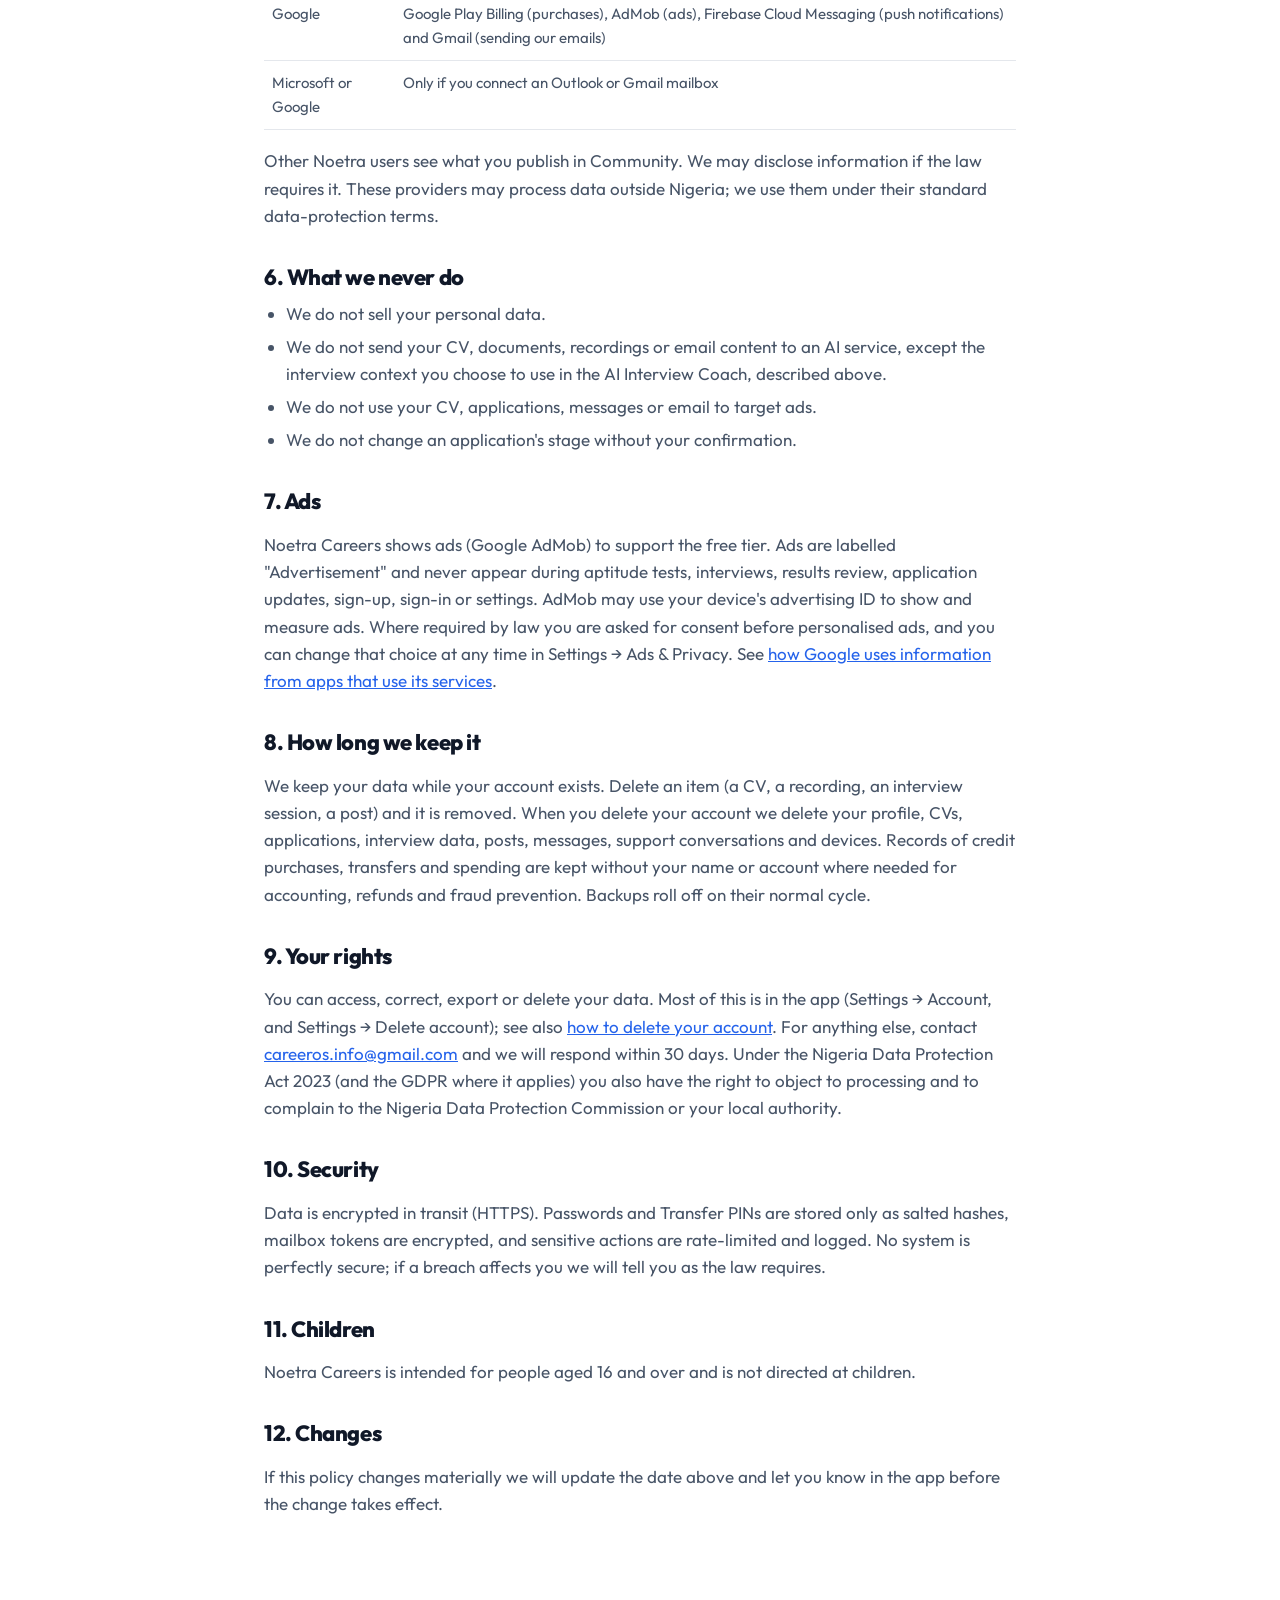
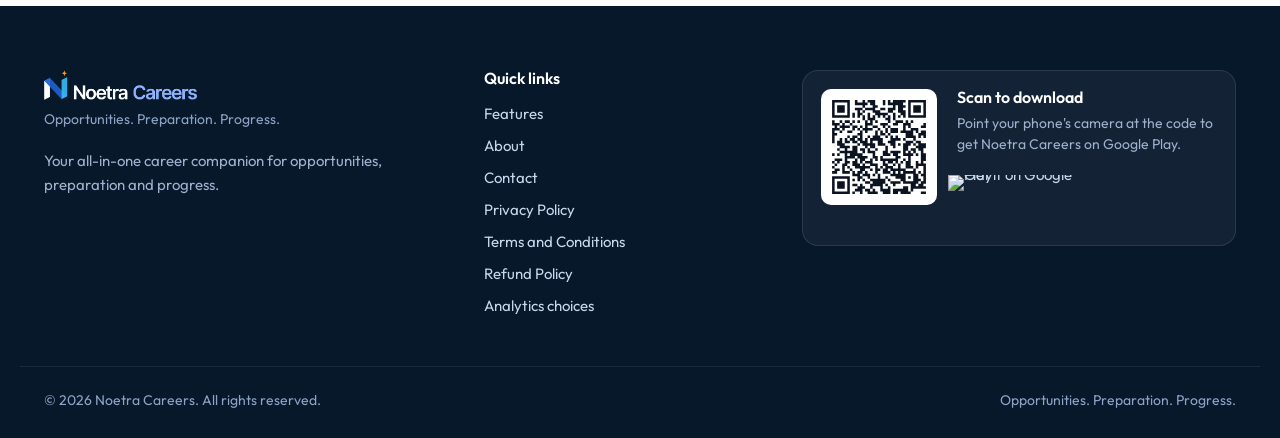
==== commit a96e3cd6: "Rebrand to Noetra Careers (formerly CareerOS)" ====
--- a/privacy.html
+++ b/privacy.html
@@ -3,8 +3,8 @@
 <head>
   <meta charset="utf-8">
   <meta name="viewport" content="width=device-width, initial-scale=1">
-  <title>Privacy Policy | CareerOS</title>
-  <meta name="description" content="How CareerOS collects, uses and protects your personal data.">
+  <title>Privacy Policy | Noetra Careers</title>
+  <meta name="description" content="How Noetra Careers collects, uses and protects your personal data.">
   <link rel="icon" href="assets/careeros-symbol.png">
   <link rel="preconnect" href="https://fonts.googleapis.com">
   <link rel="preconnect" href="https://fonts.gstatic.com" crossorigin>
@@ -16,8 +16,8 @@
 
   <header class="site-header" data-nav>
     <div class="wrap">
-      <a class="brand" href="./" aria-label="CareerOS home">
-        <img src="assets/careeros-wordmark.png" alt="CareerOS" width="328" height="56">
+      <a class="brand" href="./" aria-label="Noetra Careers home">
+        <img src="assets/careeros-wordmark.png" alt="Noetra Careers" width="286" height="56">
         <span class="brand-tagline">Opportunities. Preparation. Progress.</span>
       </a>
       <button class="nav-toggle" type="button" aria-expanded="false" aria-controls="site-nav" aria-label="Open menu">
@@ -38,23 +38,23 @@
       <p class="updated">Last updated: 12 November 2026</p>
 
       <div class="summary">
-        <p>This describes what CareerOS actually does today. We collect what you give us to run CareerOS and what we need to keep it safe. We do not sell your personal data. Connected email, the AI Interview Coach and personalised ads are optional, and you can delete your account at any time from the app.</p>
+        <p>This describes what Noetra Careers actually does today. We collect what you give us to run Noetra Careers and what we need to keep it safe. We do not sell your personal data. Connected email, the AI Interview Coach and personalised ads are optional, and you can delete your account at any time from the app.</p>
       </div>
 
       <h2>1. Who we are</h2>
-      <p>CareerOS is operated by AutotecHUB, Lagos, Nigeria ("we", "us"). Questions or requests: <a href="mailto:careeros.info@gmail.com">careeros.info@gmail.com</a>.</p>
+      <p>Noetra Careers (formerly CareerOS) is operated by AutotecHUB, Lagos, Nigeria ("we", "us"). Questions or requests: <a href="mailto:careeros.info@gmail.com">careeros.info@gmail.com</a>.</p>
 
       <h2>2. What we collect</h2>
       <ul>
-        <li><strong>Account.</strong> Your email address and password (stored only as a salted hash; we never see your password), your CareerOS ID (COS-…), and the devices you are signed in on.</li>
+        <li><strong>Account.</strong> Your email address and password (stored only as a salted hash; we never see your password), your Noetra ID (COS-…), and the devices you are signed in on.</li>
         <li><strong>Profile you choose to give us.</strong> Name, username, professional title, location, years of experience, education, skills, a profile photo, career preferences, and anything else you add to your profile.</li>
         <li><strong>CVs.</strong> When you upload a CV, we extract and store its text; the original file is not kept. CV analysis and the ATS CV Studio (improvements, layouts, PDF/DOCX) run on our own servers with deterministic rules. Edits you make to a CV version are stored with it.</li>
         <li><strong>Your activity.</strong> Applications you track and their stages, saved opportunities, practice tests, interview practice, STAR stories, and companies, people and communities you follow.</li>
-        <li><strong>AI Interview Coach.</strong> During a live AI interview your voice is streamed directly from your phone to our AI provider (OpenAI) so the interviewer can listen and respond. To set up the interview we send the job title, the company name and, only if you choose to use your CV, a short list of facts from it. CareerOS stores the text transcript of the interview and the feedback report; we do not store the audio. You can delete a session at any time.</li>
+        <li><strong>AI Interview Coach.</strong> During a live AI interview your voice is streamed directly from your phone to our AI provider (OpenAI) so the interviewer can listen and respond. To set up the interview we send the job title, the company name and, only if you choose to use your CV, a short list of facts from it. Noetra Careers stores the text transcript of the interview and the feedback report; we do not store the audio. You can delete a session at any time.</li>
         <li><strong>Interview practice recordings.</strong> If you record an answer in the standard (non-AI) interview practice, the audio is stored so you can play it back, until you delete it.</li>
-        <li><strong>Community.</strong> Your public career profile (name, username, title, photo and what you choose to show), posts, comments and community chat messages are visible to other CareerOS users as the feature describes. Reports you make about content are seen only by our moderators.</li>
-        <li><strong>Help &amp; Support.</strong> Messages you send to the CareerOS team in the app, with the app version and platform, so we can help. Only the support team can read them.</li>
-        <li><strong>CareerOS Credits.</strong> Your credit balance and a record of every credit you buy, earn, spend, receive or send (with the other person's CareerOS ID for transfers). Purchases are made through Google Play: we receive the order and purchase token to confirm the purchase, and we never receive your card or bank details. Your Transfer PIN is stored only as a salted hash. When you earn a reward by watching an ad, Google sends us a confirmation that the ad was completed.</li>
+        <li><strong>Community.</strong> Your public career profile (name, username, title, photo and what you choose to show), posts, comments and community chat messages are visible to other Noetra users as the feature describes. Reports you make about content are seen only by our moderators.</li>
+        <li><strong>Help &amp; Support.</strong> Messages you send to the Noetra team in the app, with the app version and platform, so we can help. Only the support team can read them.</li>
+        <li><strong>Noetra Credits.</strong> Your credit balance and a record of every credit you buy, earn, spend, receive or send (with the other person's Noetra ID for transfers). Purchases are made through Google Play: we receive the order and purchase token to confirm the purchase, and we never receive your card or bank details. Your Transfer PIN is stored only as a salted hash. When you earn a reward by watching an ad, Google sends us a confirmation that the ad was completed.</li>
         <li><strong>Notifications.</strong> A push token for your device (via Firebase Cloud Messaging) and your notification preferences.</li>
         <li><strong>Connected mailboxes (optional, off by default).</strong> If you connect Gmail or Outlook, we request read-only access for one purpose: to spot recruitment emails and suggest a stage update for an application you already track. We read the message to classify it; we never store the email body, only the sender, subject, date, matched application, suggested stage, a confidence score, a short reason, and the few words that triggered the suggestion (at most 240 characters, for example "invited to complete an online assessment"). Messages that aren't about recruitment are not stored at all. Access tokens are encrypted. You can disconnect at any time.</li>
         <li><strong>This website.</strong> See <a href="#website-analytics">Website analytics</a> below.</li>
@@ -70,21 +70,21 @@
       </ul>
 
       <h3>Campus ambassador and session forms</h3>
-      <p>If you apply to be a campus ambassador or request a free session on our website, we collect what you enter: your name, email, phone number (optional), institution or group, and the other details in the form. We use them only to review your request and reply to you. If you become an ambassador, we link your application to your CareerOS account and count the sign-ups made with your invite code. If someone joins with a session code, we record which session they came from. Ask us to delete a form submission at any time by email.</p>
+      <p>If you apply to be a campus ambassador or request a free session on our website, we collect what you enter: your name, email, phone number (optional), institution or group, and the other details in the form. We use them only to review your request and reply to you. If you become an ambassador, we link your application to your Noetra account and count the sign-ups made with your invite code. If someone joins with a session code, we record which session they came from. Ask us to delete a form submission at any time by email.</p>
 
       <h2>3. How we use it</h2>
       <ul>
         <li>To provide the features you use: matching, CV analysis and layouts, interview practice, tracking, community and support.</li>
-        <li>To run CareerOS Credits: purchases, rewards, transfers, refunds, and preventing fraud and abuse.</li>
+        <li>To run Noetra Credits: purchases, rewards, transfers, refunds, and preventing fraud and abuse.</li>
         <li>To send the notifications and emails you have allowed, and essential account emails (such as password resets and security alerts).</li>
-        <li>To keep CareerOS secure and to improve it using aggregate usage counts that contain no CV or message content.</li>
+        <li>To keep Noetra Careers secure and to improve it using aggregate usage counts that contain no CV or message content.</li>
       </ul>
 
       <h2>4. Google user data (Gmail)</h2>
-      <p>CareerOS's use and transfer of information received from Google APIs to any other app will adhere to the <a href="https://developers.google.com/terms/api-services-user-data-policy">Google API Services User Data Policy</a>, including the Limited Use requirements. Gmail data is used only to provide the recruitment-email tracking described above. It is not used for advertising, not sold, not used to train AI models, and not read by people except with your permission, for security reasons, or where the law requires it.</p>
+      <p>Noetra's use and transfer of information received from Google APIs to any other app will adhere to the <a href="https://developers.google.com/terms/api-services-user-data-policy">Google API Services User Data Policy</a>, including the Limited Use requirements. Gmail data is used only to provide the recruitment-email tracking described above. It is not used for advertising, not sold, not used to train AI models, and not read by people except with your permission, for security reasons, or where the law requires it.</p>
 
       <h2>5. Who we share it with</h2>
-      <p>We do not sell your personal data. We share it only with service providers that run parts of CareerOS:</p>
+      <p>We do not sell your personal data. We share it only with service providers that run parts of Noetra Careers:</p>
       <table>
         <tr><th>Provider</th><th>What for</th></tr>
         <tr><td>Northflank</td><td>Hosts our servers and database</td></tr>
@@ -92,7 +92,7 @@
         <tr><td>Google</td><td>Google Play Billing (purchases), AdMob (ads), Firebase Cloud Messaging (push notifications) and Gmail (sending our emails)</td></tr>
         <tr><td>Microsoft or Google</td><td>Only if you connect an Outlook or Gmail mailbox</td></tr>
       </table>
-      <p>Other CareerOS users see what you publish in Community. We may disclose information if the law requires it. These providers may process data outside Nigeria; we use them under their standard data-protection terms.</p>
+      <p>Other Noetra users see what you publish in Community. We may disclose information if the law requires it. These providers may process data outside Nigeria; we use them under their standard data-protection terms.</p>
 
       <h2>6. What we never do</h2>
       <ul>
@@ -103,7 +103,7 @@
       </ul>
 
       <h2>7. Ads</h2>
-      <p>CareerOS shows ads (Google AdMob) to support the free tier. Ads are labelled "Advertisement" and never appear during aptitude tests, interviews, results review, application updates, sign-up, sign-in or settings. AdMob may use your device's advertising ID to show and measure ads. Where required by law you are asked for consent before personalised ads, and you can change that choice at any time in Settings → Ads &amp; Privacy. See <a href="https://policies.google.com/technologies/partner-sites">how Google uses information from apps that use its services</a>.</p>
+      <p>Noetra Careers shows ads (Google AdMob) to support the free tier. Ads are labelled "Advertisement" and never appear during aptitude tests, interviews, results review, application updates, sign-up, sign-in or settings. AdMob may use your device's advertising ID to show and measure ads. Where required by law you are asked for consent before personalised ads, and you can change that choice at any time in Settings → Ads &amp; Privacy. See <a href="https://policies.google.com/technologies/partner-sites">how Google uses information from apps that use its services</a>.</p>
 
       <h2>8. How long we keep it</h2>
       <p>We keep your data while your account exists. Delete an item (a CV, a recording, an interview session, a post) and it is removed. When you delete your account we delete your profile, CVs, applications, interview data, posts, messages, support conversations and devices. Records of credit purchases, transfers and spending are kept without your name or account where needed for accounting, refunds and fraud prevention. Backups roll off on their normal cycle.</p>
@@ -115,7 +115,7 @@
       <p>Data is encrypted in transit (HTTPS). Passwords and Transfer PINs are stored only as salted hashes, mailbox tokens are encrypted, and sensitive actions are rate-limited and logged. No system is perfectly secure; if a breach affects you we will tell you as the law requires.</p>
 
       <h2>11. Children</h2>
-      <p>CareerOS is intended for people aged 16 and over and is not directed at children.</p>
+      <p>Noetra Careers is intended for people aged 16 and over and is not directed at children.</p>
 
       <h2>12. Changes</h2>
       <p>If this policy changes materially we will update the date above and let you know in the app before the change takes effect.</p>
@@ -125,7 +125,7 @@
   <footer class="site-footer">
     <div class="wrap footer-grid">
       <div class="footer-brand">
-        <img class="footer-logo" src="assets/careeros-wordmark-on-dark.png" alt="CareerOS" width="281" height="48">
+        <img class="footer-logo" src="assets/careeros-wordmark-on-dark.png" alt="Noetra Careers" width="245" height="48">
         <p class="footer-tagline">Opportunities. Preparation. Progress.</p>
         <p>Your all-in-one career companion for opportunities, preparation and progress.</p>
       </div>
@@ -140,16 +140,16 @@
         <a href="#" class="consent-link" data-consent-settings hidden>Analytics choices</a>
       </nav>
       <div class="qr-card">
-        <a class="qr-code" href="https://play.google.com/store/apps/details?id=com.careeros.careeros"><img src="assets/qr-google-play.svg" alt="QR code linking to CareerOS on Google Play" width="112" height="112" loading="lazy"></a>
+        <a class="qr-code" href="https://play.google.com/store/apps/details?id=com.careeros.careeros"><img src="assets/qr-google-play.svg" alt="QR code linking to Noetra Careers on Google Play" width="112" height="112" loading="lazy"></a>
         <div>
           <h2>Scan to download</h2>
-          <p>Point your phone's camera at the code to get CareerOS on Google Play.</p>
+          <p>Point your phone's camera at the code to get Noetra Careers on Google Play.</p>
           <a class="play-badge" href="https://play.google.com/store/apps/details?id=com.careeros.careeros"><img src="https://play.google.com/intl/en_us/badges/static/images/badges/en_badge_web_generic.png" alt="Get it on Google Play" width="646" height="250" loading="lazy"></a>
         </div>
       </div>
     </div>
     <div class="wrap footer-bottom">
-      <span>&copy; <span data-year>2026</span> CareerOS. All rights reserved.</span>
+      <span>&copy; <span data-year>2026</span> Noetra Careers. All rights reserved.</span>
       <span>Opportunities. Preparation. Progress.</span>
     </div>
   </footer>
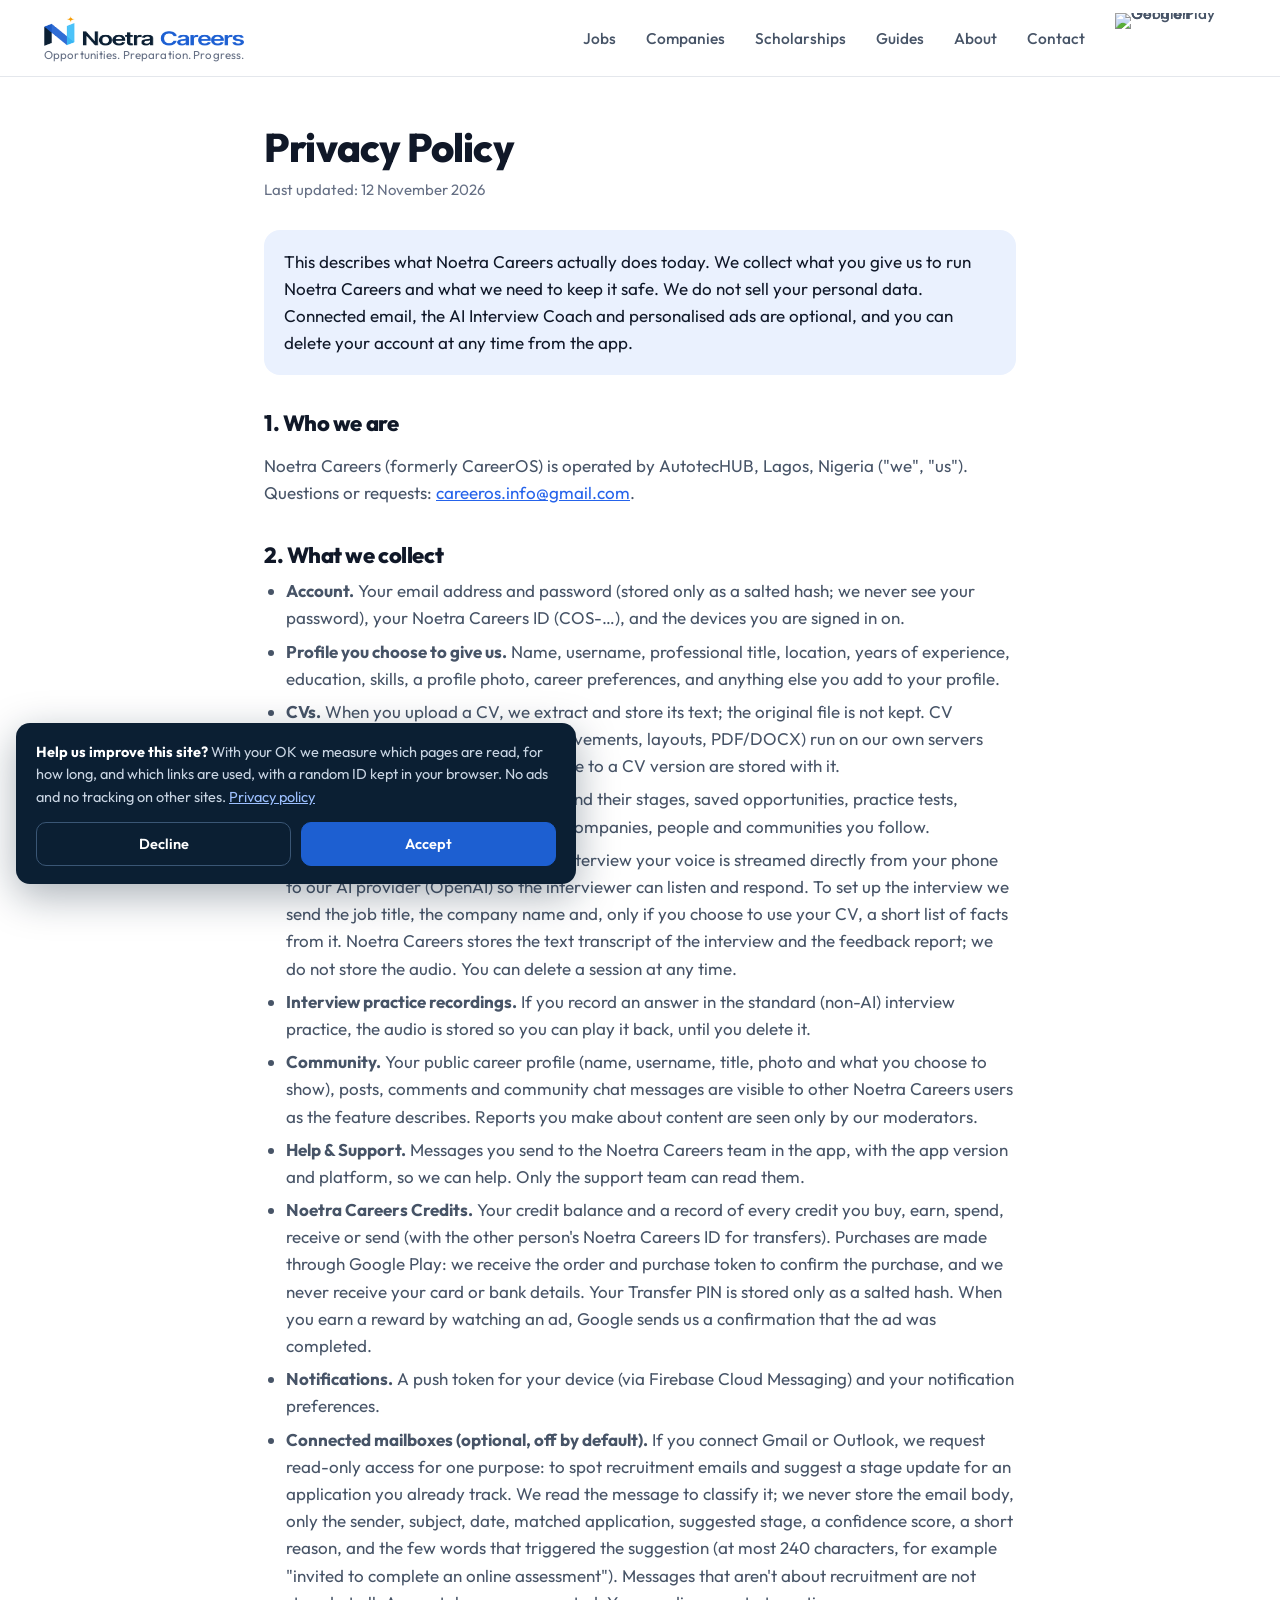
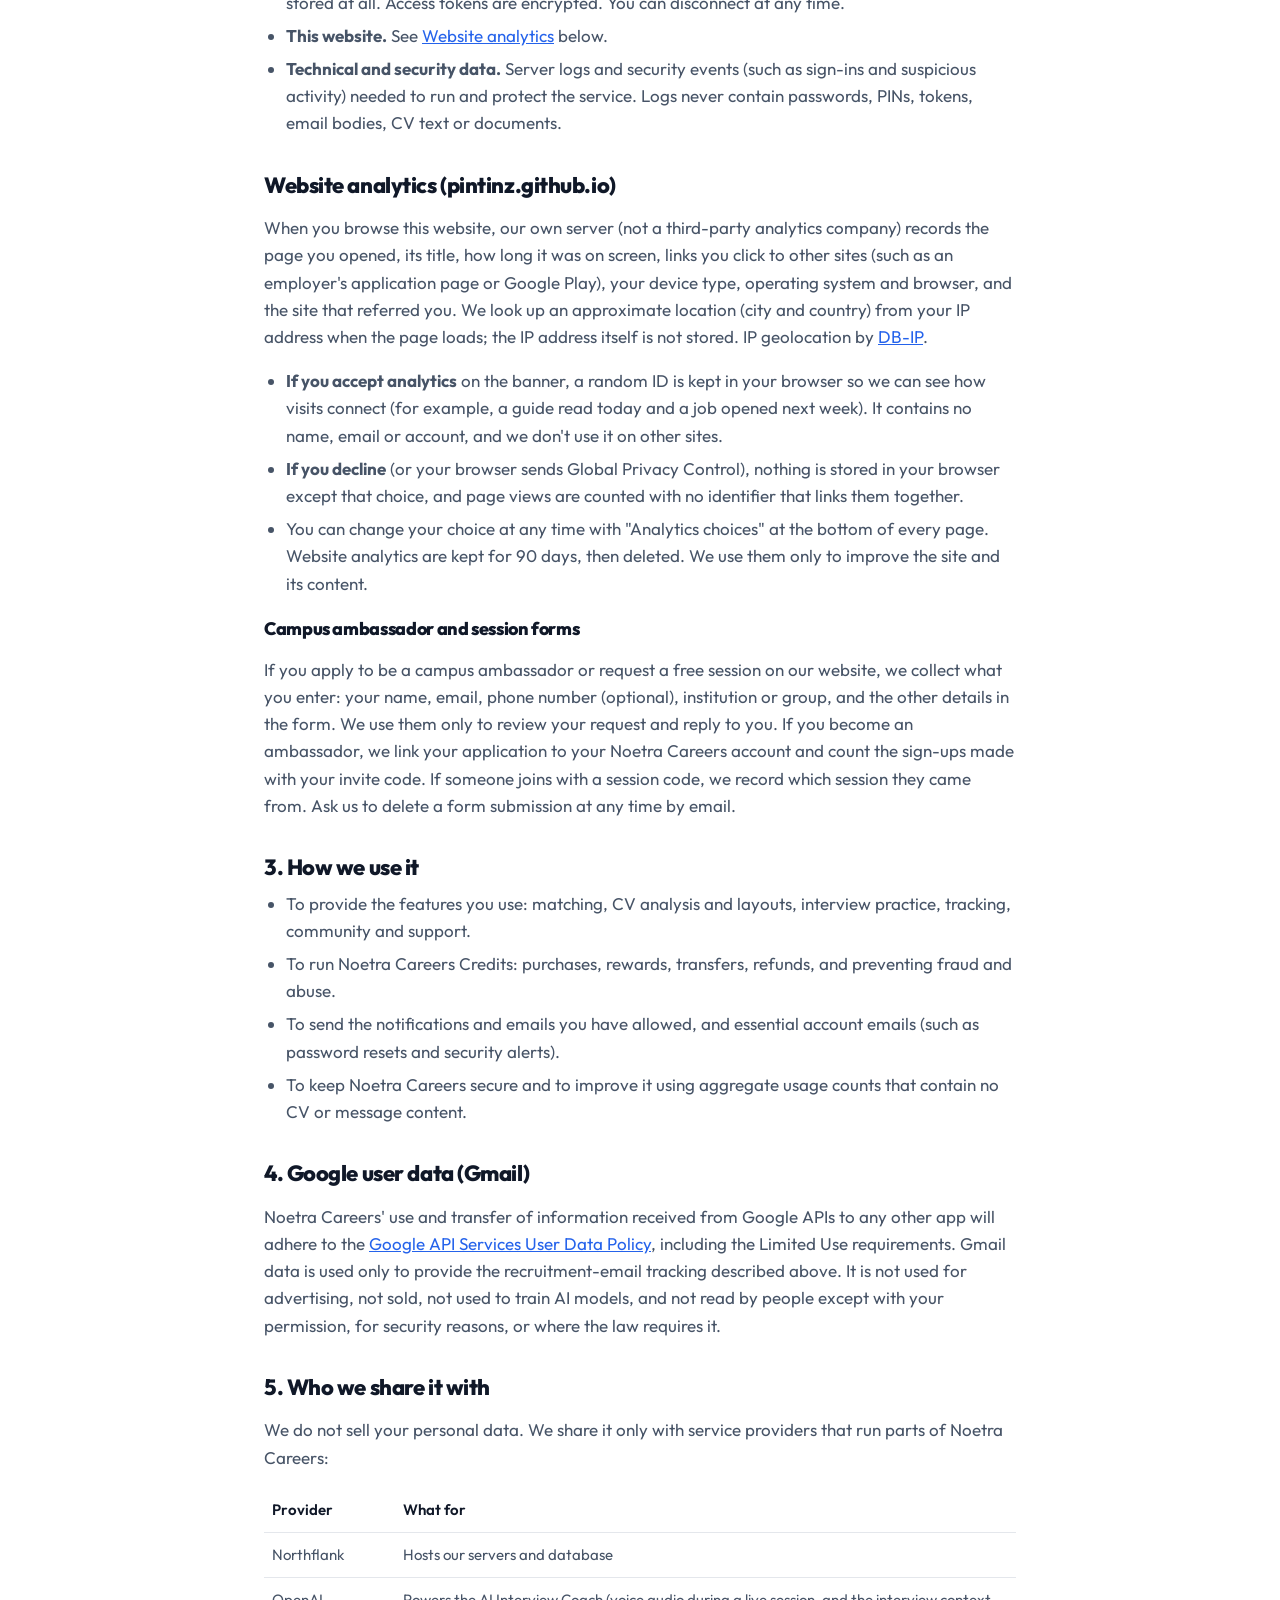
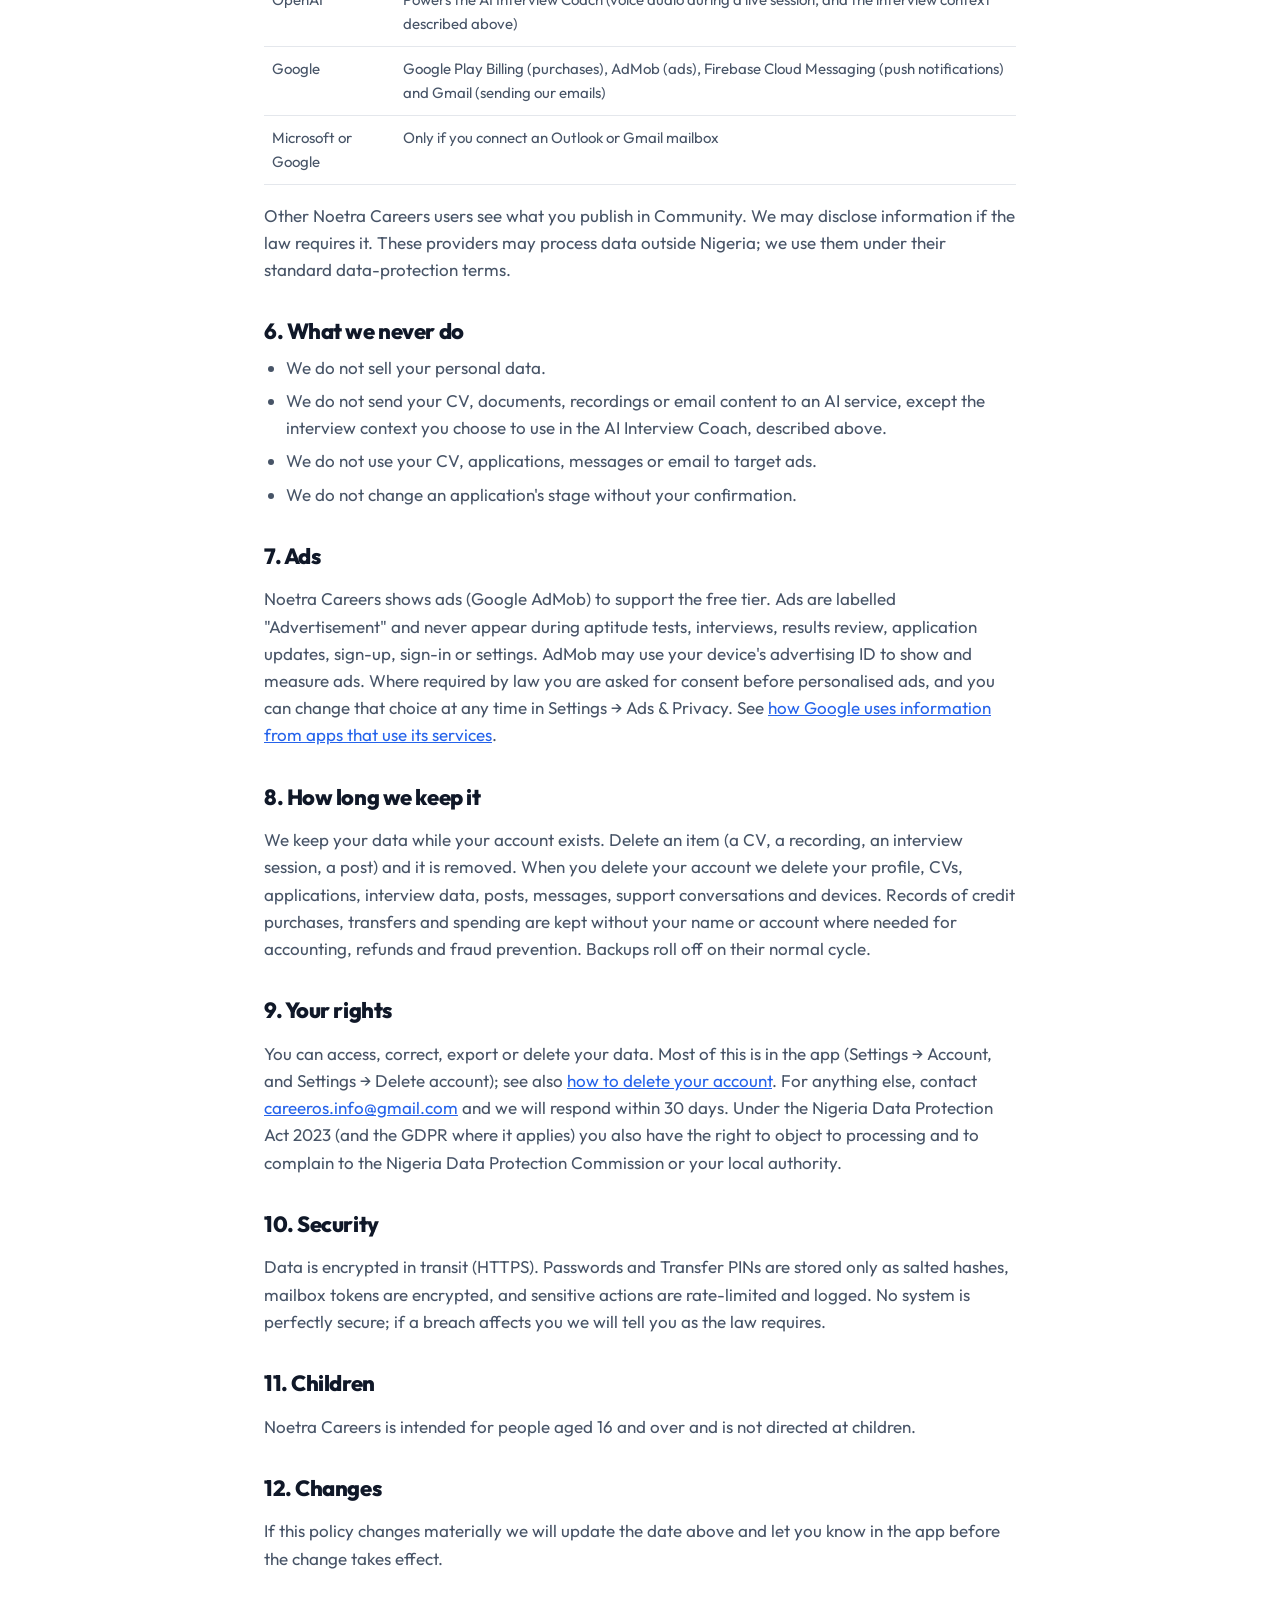
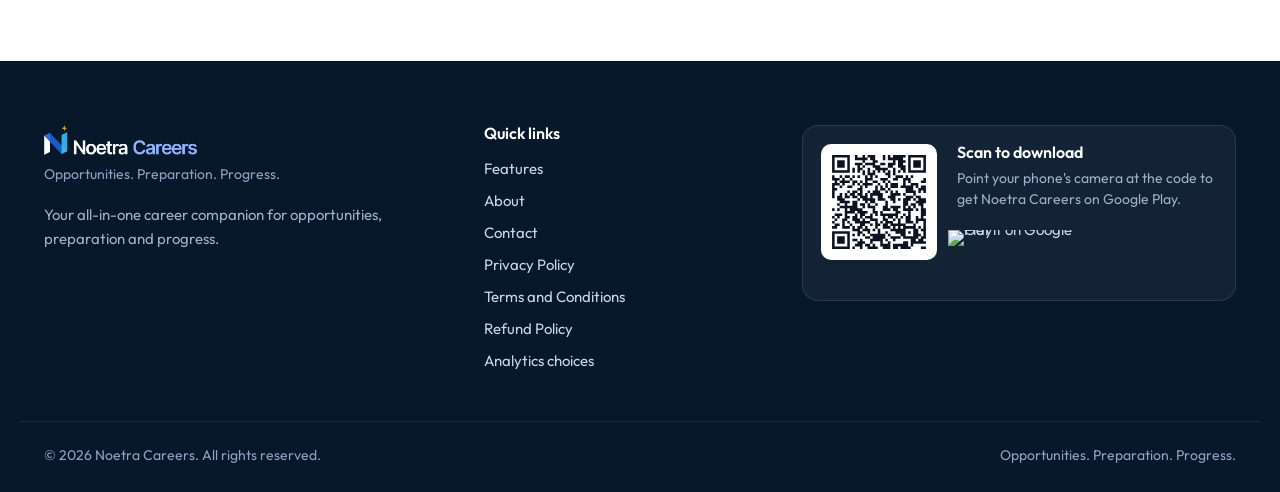
==== commit 153acd88: "Add About page, X account (@NoetraCareers) links, Noetra Careers wording Co-Authored-By: Claude Opus" ====
--- a/privacy.html
+++ b/privacy.html
@@ -5,7 +5,8 @@
   <meta name="viewport" content="width=device-width, initial-scale=1">
   <title>Privacy Policy | Noetra Careers</title>
   <meta name="description" content="How Noetra Careers collects, uses and protects your personal data.">
-  <link rel="icon" href="assets/careeros-symbol.png">
+  <link rel="icon" href="favicon.ico" sizes="48x48">
+<link rel="icon" type="image/png" sizes="192x192" href="assets/noetra-favicon-192.png">
   <link rel="preconnect" href="https://fonts.googleapis.com">
   <link rel="preconnect" href="https://fonts.gstatic.com" crossorigin>
   <link href="https://fonts.googleapis.com/css2?family=Outfit:wght@300..800&display=swap" rel="stylesheet">
@@ -24,9 +25,12 @@
         <span></span><span></span><span></span>
       </button>
       <nav class="nav" id="site-nav" aria-label="Main">
-        <a href="./#features">Features</a>
-        <a href="./#about">About</a>
-        <a href="mailto:careeros.info@gmail.com">Contact</a>
+        <a href="jobs/">Jobs</a>
+        <a href="companies/">Companies</a>
+        <a href="scholarships/">Scholarships</a>
+        <a href="guides/">Guides</a>
+        <a href="about.html">About</a>
+        <a href="contact.html">Contact</a>
         <a class="nav-badge" href="https://play.google.com/store/apps/details?id=com.careeros.careeros"><img src="https://play.google.com/intl/en_us/badges/static/images/badges/en_badge_web_generic.png" alt="Get it on Google Play" width="646" height="250"></a>
       </nav>
     </div>
@@ -46,15 +50,15 @@
 
       <h2>2. What we collect</h2>
       <ul>
-        <li><strong>Account.</strong> Your email address and password (stored only as a salted hash; we never see your password), your Noetra ID (COS-…), and the devices you are signed in on.</li>
+        <li><strong>Account.</strong> Your email address and password (stored only as a salted hash; we never see your password), your Noetra Careers ID (COS-…), and the devices you are signed in on.</li>
         <li><strong>Profile you choose to give us.</strong> Name, username, professional title, location, years of experience, education, skills, a profile photo, career preferences, and anything else you add to your profile.</li>
         <li><strong>CVs.</strong> When you upload a CV, we extract and store its text; the original file is not kept. CV analysis and the ATS CV Studio (improvements, layouts, PDF/DOCX) run on our own servers with deterministic rules. Edits you make to a CV version are stored with it.</li>
         <li><strong>Your activity.</strong> Applications you track and their stages, saved opportunities, practice tests, interview practice, STAR stories, and companies, people and communities you follow.</li>
         <li><strong>AI Interview Coach.</strong> During a live AI interview your voice is streamed directly from your phone to our AI provider (OpenAI) so the interviewer can listen and respond. To set up the interview we send the job title, the company name and, only if you choose to use your CV, a short list of facts from it. Noetra Careers stores the text transcript of the interview and the feedback report; we do not store the audio. You can delete a session at any time.</li>
         <li><strong>Interview practice recordings.</strong> If you record an answer in the standard (non-AI) interview practice, the audio is stored so you can play it back, until you delete it.</li>
-        <li><strong>Community.</strong> Your public career profile (name, username, title, photo and what you choose to show), posts, comments and community chat messages are visible to other Noetra users as the feature describes. Reports you make about content are seen only by our moderators.</li>
-        <li><strong>Help &amp; Support.</strong> Messages you send to the Noetra team in the app, with the app version and platform, so we can help. Only the support team can read them.</li>
-        <li><strong>Noetra Credits.</strong> Your credit balance and a record of every credit you buy, earn, spend, receive or send (with the other person's Noetra ID for transfers). Purchases are made through Google Play: we receive the order and purchase token to confirm the purchase, and we never receive your card or bank details. Your Transfer PIN is stored only as a salted hash. When you earn a reward by watching an ad, Google sends us a confirmation that the ad was completed.</li>
+        <li><strong>Community.</strong> Your public career profile (name, username, title, photo and what you choose to show), posts, comments and community chat messages are visible to other Noetra Careers users as the feature describes. Reports you make about content are seen only by our moderators.</li>
+        <li><strong>Help &amp; Support.</strong> Messages you send to the Noetra Careers team in the app, with the app version and platform, so we can help. Only the support team can read them.</li>
+        <li><strong>Noetra Careers Credits.</strong> Your credit balance and a record of every credit you buy, earn, spend, receive or send (with the other person's Noetra Careers ID for transfers). Purchases are made through Google Play: we receive the order and purchase token to confirm the purchase, and we never receive your card or bank details. Your Transfer PIN is stored only as a salted hash. When you earn a reward by watching an ad, Google sends us a confirmation that the ad was completed.</li>
         <li><strong>Notifications.</strong> A push token for your device (via Firebase Cloud Messaging) and your notification preferences.</li>
         <li><strong>Connected mailboxes (optional, off by default).</strong> If you connect Gmail or Outlook, we request read-only access for one purpose: to spot recruitment emails and suggest a stage update for an application you already track. We read the message to classify it; we never store the email body, only the sender, subject, date, matched application, suggested stage, a confidence score, a short reason, and the few words that triggered the suggestion (at most 240 characters, for example "invited to complete an online assessment"). Messages that aren't about recruitment are not stored at all. Access tokens are encrypted. You can disconnect at any time.</li>
         <li><strong>This website.</strong> See <a href="#website-analytics">Website analytics</a> below.</li>
@@ -70,18 +74,18 @@
       </ul>
 
       <h3>Campus ambassador and session forms</h3>
-      <p>If you apply to be a campus ambassador or request a free session on our website, we collect what you enter: your name, email, phone number (optional), institution or group, and the other details in the form. We use them only to review your request and reply to you. If you become an ambassador, we link your application to your Noetra account and count the sign-ups made with your invite code. If someone joins with a session code, we record which session they came from. Ask us to delete a form submission at any time by email.</p>
+      <p>If you apply to be a campus ambassador or request a free session on our website, we collect what you enter: your name, email, phone number (optional), institution or group, and the other details in the form. We use them only to review your request and reply to you. If you become an ambassador, we link your application to your Noetra Careers account and count the sign-ups made with your invite code. If someone joins with a session code, we record which session they came from. Ask us to delete a form submission at any time by email.</p>
 
       <h2>3. How we use it</h2>
       <ul>
         <li>To provide the features you use: matching, CV analysis and layouts, interview practice, tracking, community and support.</li>
-        <li>To run Noetra Credits: purchases, rewards, transfers, refunds, and preventing fraud and abuse.</li>
+        <li>To run Noetra Careers Credits: purchases, rewards, transfers, refunds, and preventing fraud and abuse.</li>
         <li>To send the notifications and emails you have allowed, and essential account emails (such as password resets and security alerts).</li>
         <li>To keep Noetra Careers secure and to improve it using aggregate usage counts that contain no CV or message content.</li>
       </ul>
 
       <h2>4. Google user data (Gmail)</h2>
-      <p>Noetra's use and transfer of information received from Google APIs to any other app will adhere to the <a href="https://developers.google.com/terms/api-services-user-data-policy">Google API Services User Data Policy</a>, including the Limited Use requirements. Gmail data is used only to provide the recruitment-email tracking described above. It is not used for advertising, not sold, not used to train AI models, and not read by people except with your permission, for security reasons, or where the law requires it.</p>
+      <p>Noetra Careers' use and transfer of information received from Google APIs to any other app will adhere to the <a href="https://developers.google.com/terms/api-services-user-data-policy">Google API Services User Data Policy</a>, including the Limited Use requirements. Gmail data is used only to provide the recruitment-email tracking described above. It is not used for advertising, not sold, not used to train AI models, and not read by people except with your permission, for security reasons, or where the law requires it.</p>
 
       <h2>5. Who we share it with</h2>
       <p>We do not sell your personal data. We share it only with service providers that run parts of Noetra Careers:</p>
@@ -92,7 +96,7 @@
         <tr><td>Google</td><td>Google Play Billing (purchases), AdMob (ads), Firebase Cloud Messaging (push notifications) and Gmail (sending our emails)</td></tr>
         <tr><td>Microsoft or Google</td><td>Only if you connect an Outlook or Gmail mailbox</td></tr>
       </table>
-      <p>Other Noetra users see what you publish in Community. We may disclose information if the law requires it. These providers may process data outside Nigeria; we use them under their standard data-protection terms.</p>
+      <p>Other Noetra Careers users see what you publish in Community. We may disclose information if the law requires it. These providers may process data outside Nigeria; we use them under their standard data-protection terms.</p>
 
       <h2>6. What we never do</h2>
       <ul>
